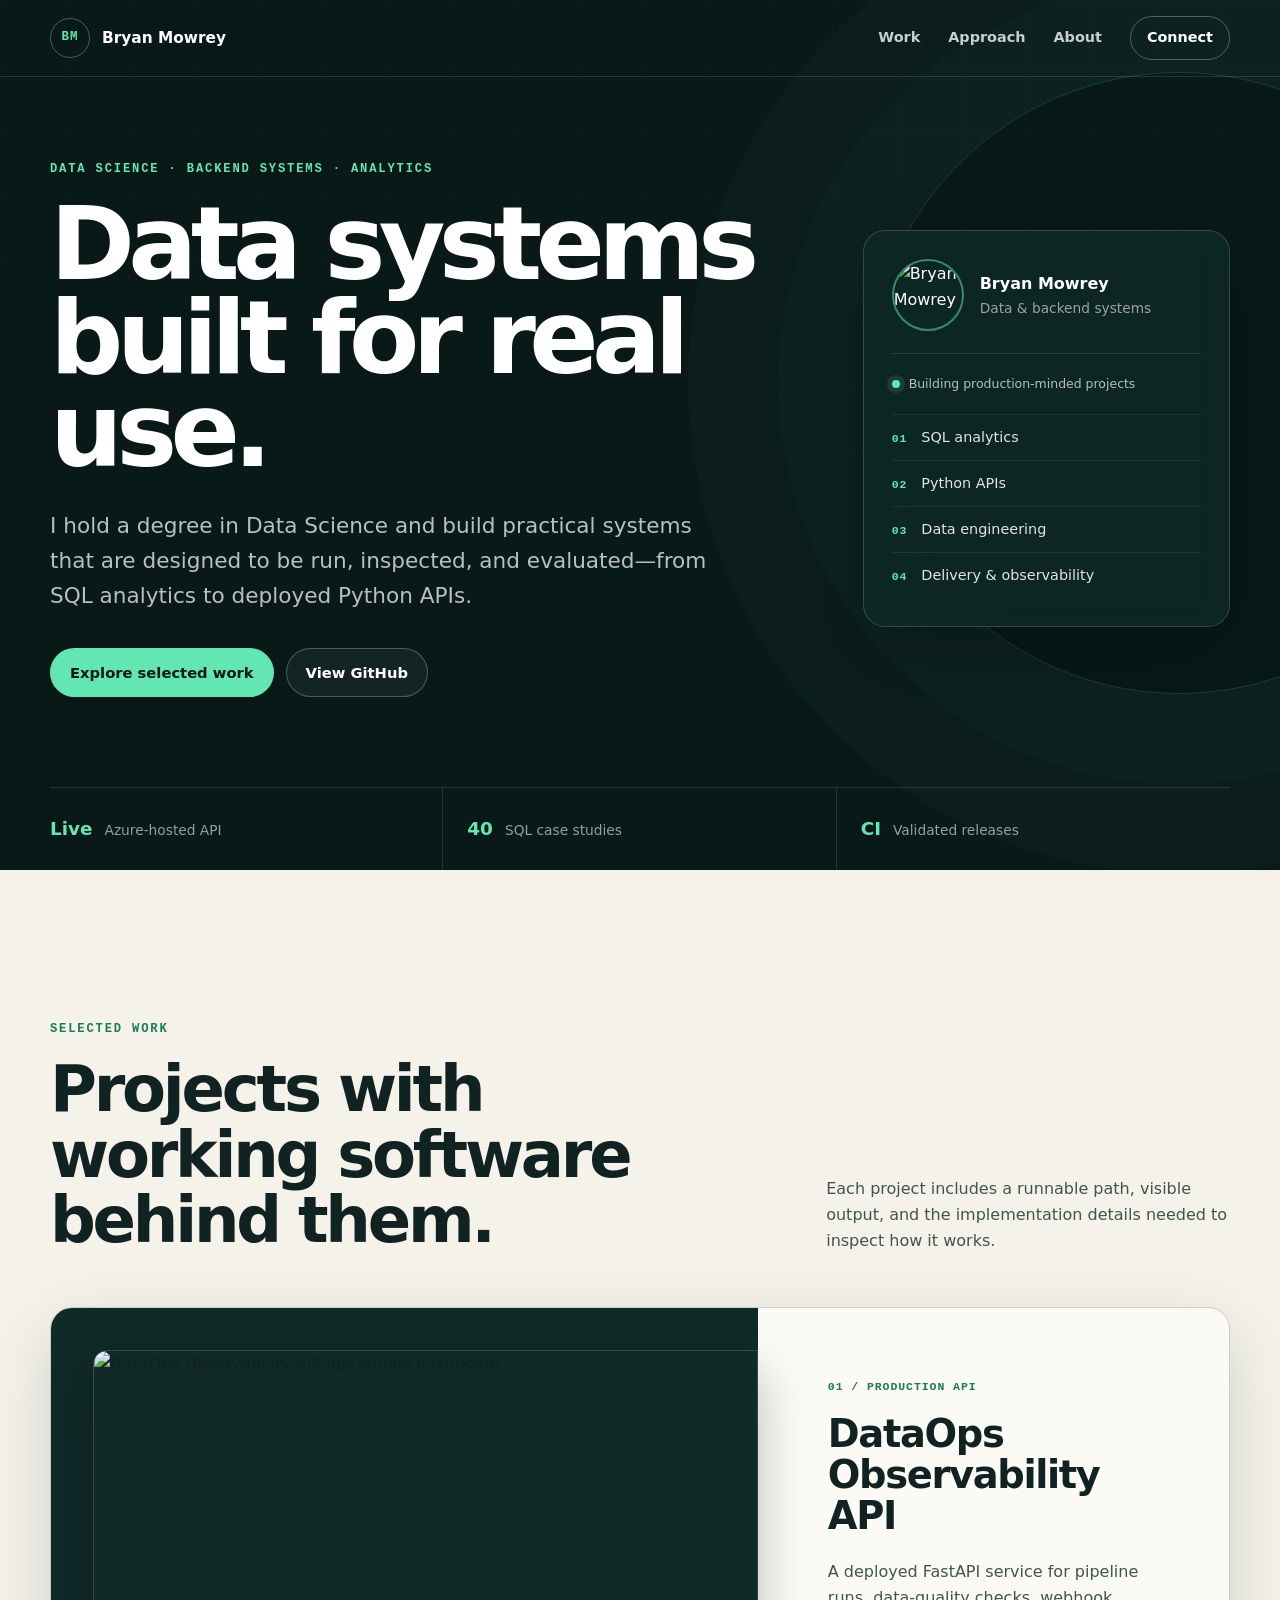
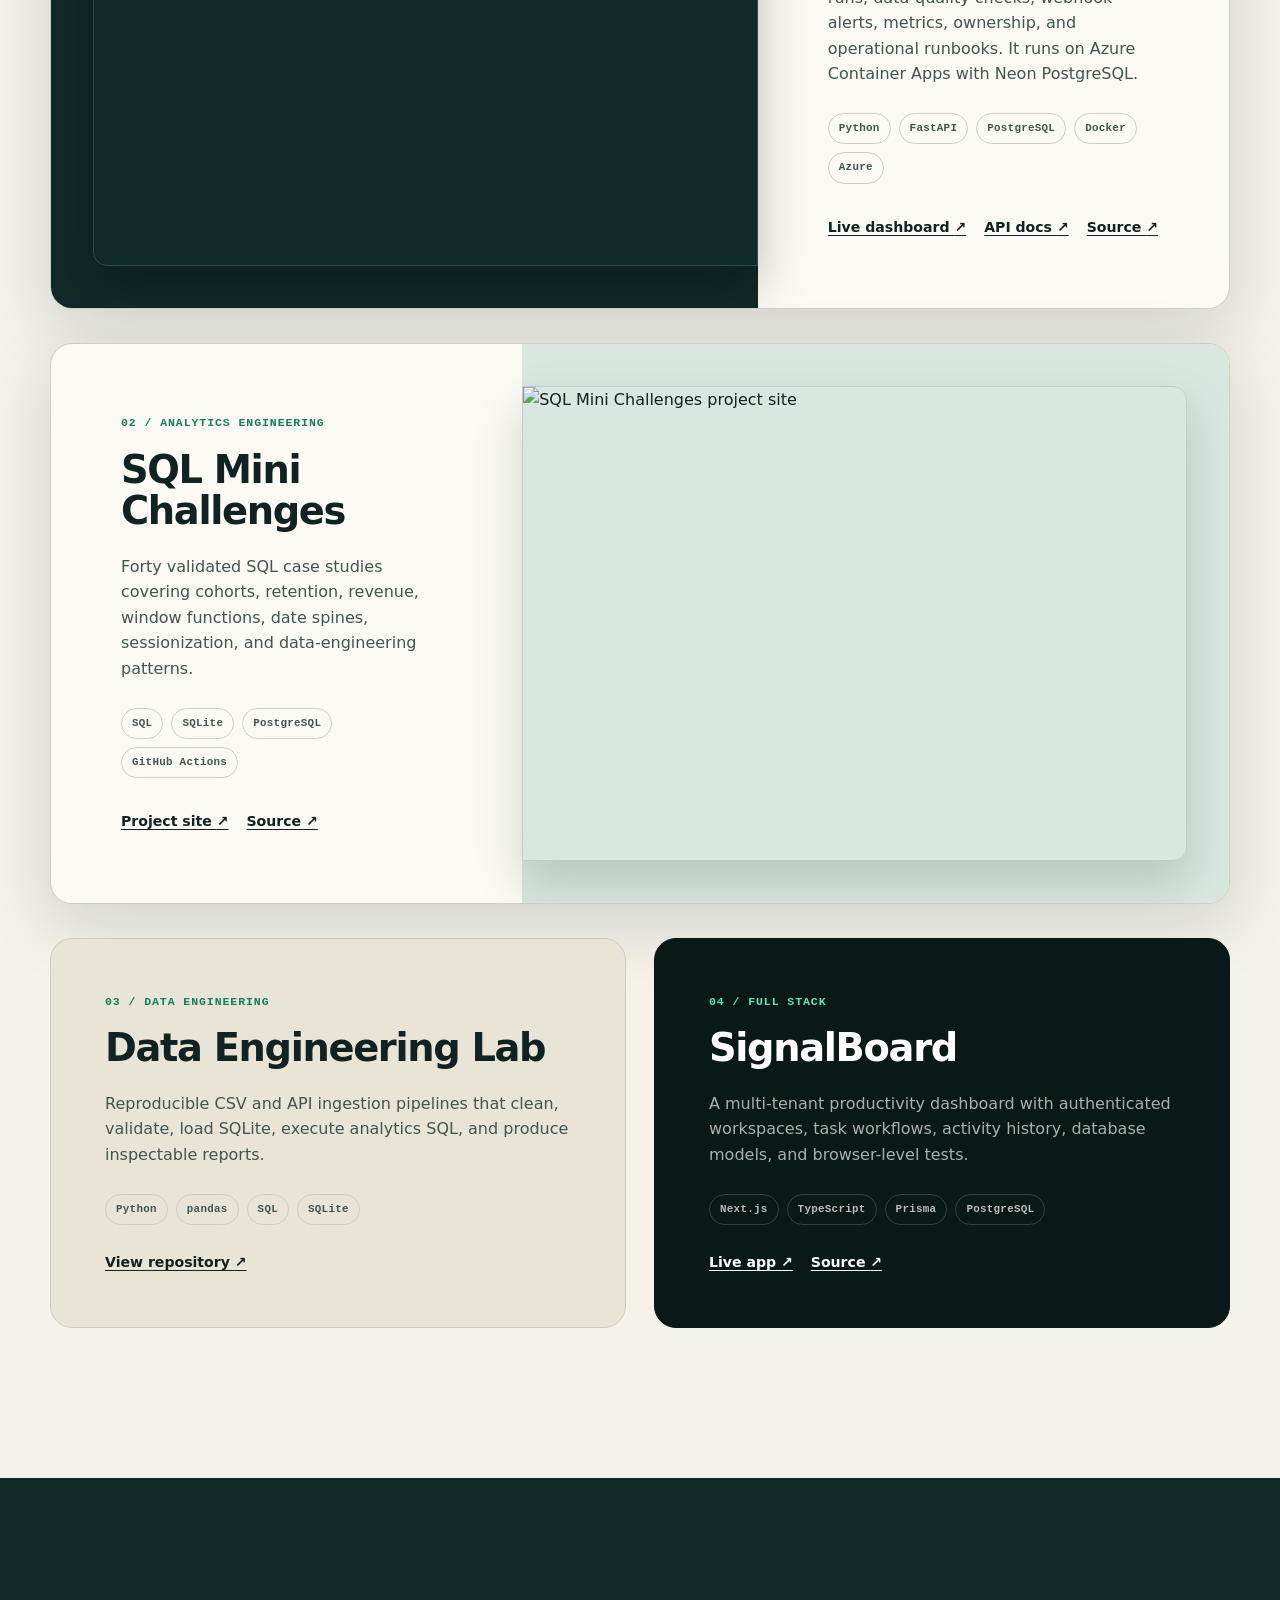
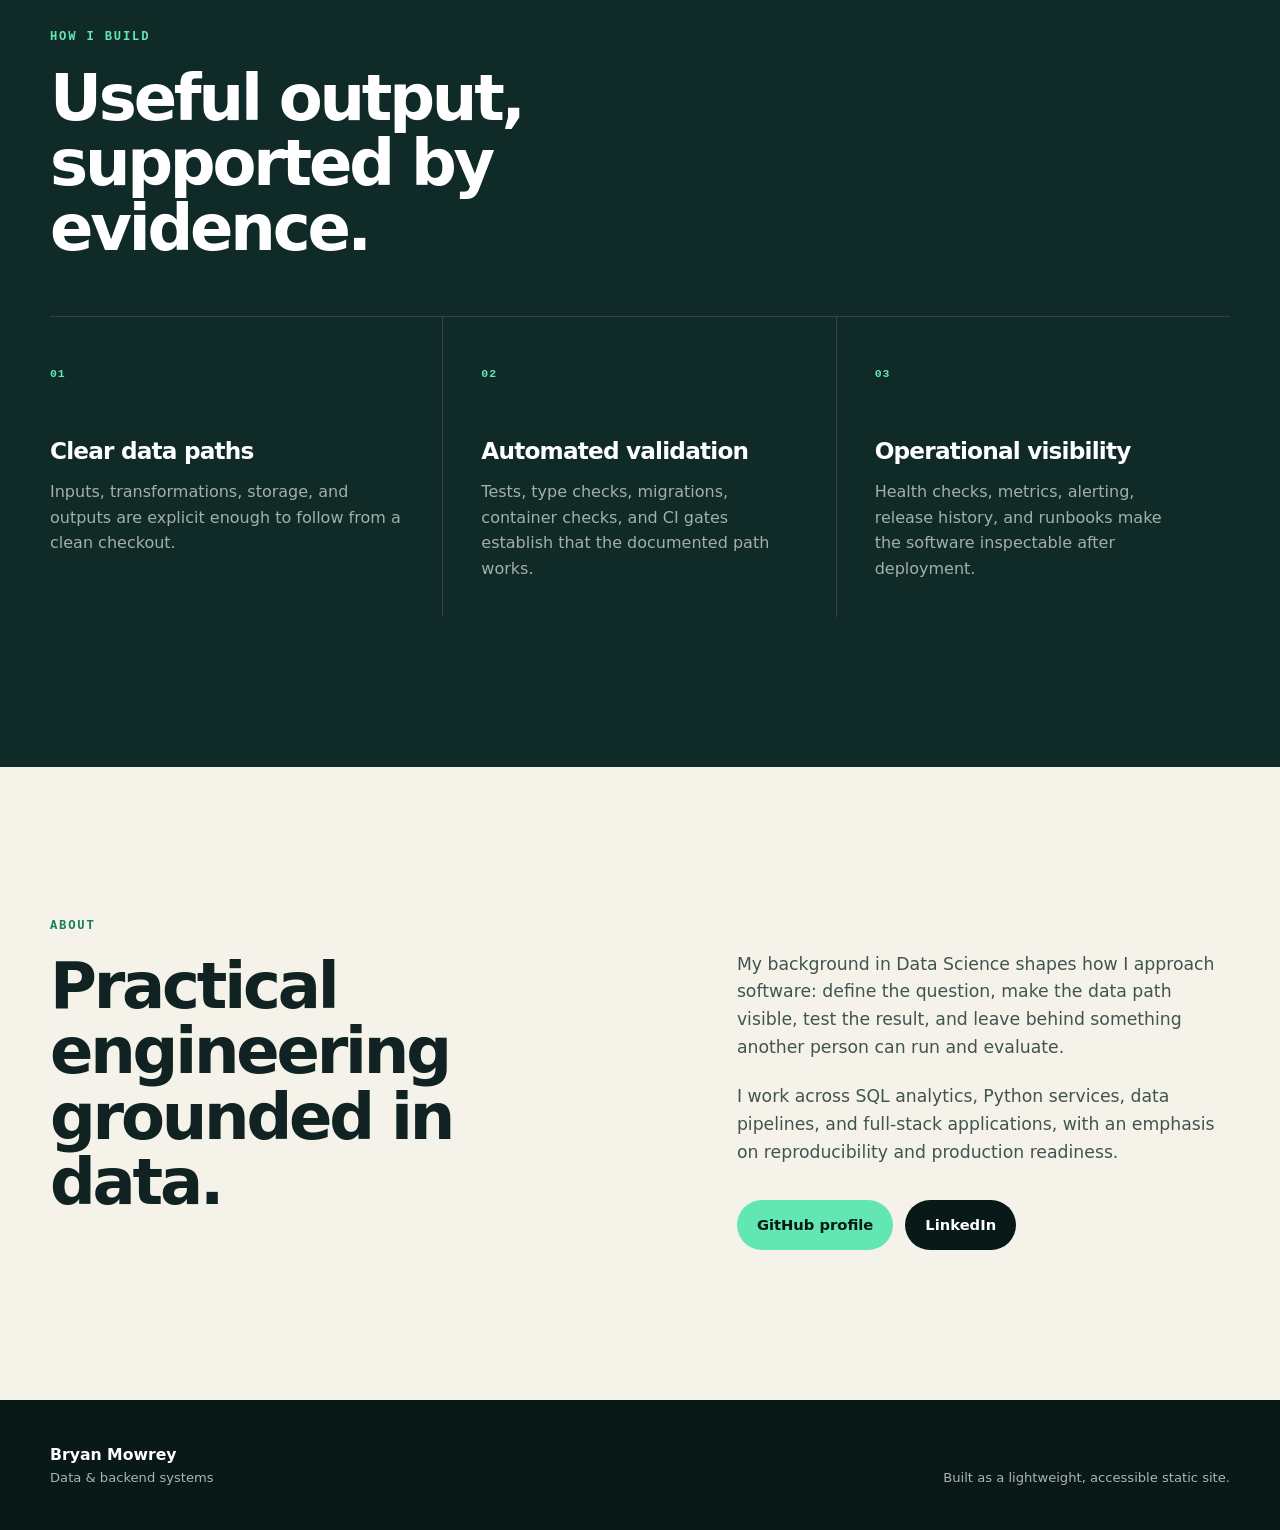
==== index.html @ 9bf89798 "feat: build portfolio hub" ====
<!doctype html>
<html lang="en">
  <head>
    <meta charset="utf-8">
    <meta name="viewport" content="width=device-width, initial-scale=1">
    <meta name="description" content="Bryan Mowrey builds practical data, analytics, and backend systems with SQL, Python, FastAPI, and modern delivery workflows.">
    <meta name="theme-color" content="#081918">
    <meta property="og:title" content="Bryan Mowrey | Data & Backend Systems">
    <meta property="og:description" content="Selected work in data engineering, SQL analytics, Python APIs, observability, and full-stack development.">
    <meta property="og:type" content="website">
    <meta property="og:url" content="https://bmowville.github.io/">
    <meta property="og:image" content="https://raw.githubusercontent.com/Bmowville/dataops-observability-api/main/docs/assets/dataops-dashboard.png">
    <title>Bryan Mowrey | Data & Backend Systems</title>
    <link rel="icon" href="favicon.svg" type="image/svg+xml">
    <link rel="manifest" href="site.webmanifest">
    <link rel="stylesheet" href="styles.css">
    <script type="application/ld+json">
      {
        "@context": "https://schema.org",
        "@type": "Person",
        "name": "Bryan Mowrey",
        "url": "https://bmowville.github.io/",
        "image": "https://avatars.githubusercontent.com/u/177347643?v=4",
        "sameAs": [
          "https://github.com/Bmowville",
          "https://www.linkedin.com/in/bryan-mowrey/"
        ],
        "knowsAbout": [
          "Data Science",
          "SQL Analytics",
          "Data Engineering",
          "Python APIs",
          "Observability"
        ]
      }
    </script>
  </head>
  <body>
    <a class="skip-link" href="#main">Skip to content</a>

    <header class="site-header">
      <div class="shell nav-wrap">
        <a class="brand" href="#top" aria-label="Bryan Mowrey, home">
          <span class="brand-mark" aria-hidden="true">BM</span>
          <span>Bryan Mowrey</span>
        </a>
        <nav aria-label="Primary navigation">
          <a href="#work">Work</a>
          <a href="#approach">Approach</a>
          <a href="#about">About</a>
          <a class="nav-contact" href="https://www.linkedin.com/in/bryan-mowrey/" target="_blank" rel="noreferrer">Connect</a>
        </nav>
      </div>
    </header>

    <main id="main">
      <section class="hero" id="top">
        <div class="hero-grid" aria-hidden="true"></div>
        <div class="shell hero-layout">
          <div class="hero-copy">
            <p class="eyebrow">Data science · backend systems · analytics</p>
            <h1>Data systems built for real use.</h1>
            <p class="hero-lead">
              I hold a degree in Data Science and build practical systems that are designed to be run,
              inspected, and evaluated—from SQL analytics to deployed Python APIs.
            </p>
            <div class="hero-actions">
              <a class="button button-primary" href="#work">Explore selected work</a>
              <a class="button button-secondary" href="https://github.com/Bmowville" target="_blank" rel="noreferrer">View GitHub</a>
            </div>
          </div>

          <aside class="profile-card" aria-label="Technical focus">
            <div class="profile-topline">
              <img src="https://avatars.githubusercontent.com/u/177347643?v=4" alt="Bryan Mowrey" width="72" height="72">
              <div>
                <p class="profile-name">Bryan Mowrey</p>
                <p class="profile-role">Data & backend systems</p>
              </div>
            </div>
            <div class="signal-line"><span></span> Building production-minded projects</div>
            <ul class="focus-list">
              <li><span>01</span> SQL analytics</li>
              <li><span>02</span> Python APIs</li>
              <li><span>03</span> Data engineering</li>
              <li><span>04</span> Delivery & observability</li>
            </ul>
          </aside>
        </div>

        <div class="shell proof-strip" aria-label="Portfolio highlights">
          <div><strong>Live</strong><span>Azure-hosted API</span></div>
          <div><strong>40</strong><span>SQL case studies</span></div>
          <div><strong>CI</strong><span>Validated releases</span></div>
        </div>
      </section>

      <section class="section shell" id="work">
        <div class="section-heading">
          <p class="eyebrow">Selected work</p>
          <h2>Projects with working software behind them.</h2>
          <p>Each project includes a runnable path, visible output, and the implementation details needed to inspect how it works.</p>
        </div>

        <article class="project project-featured">
          <div class="project-media dashboard-media">
            <img src="https://raw.githubusercontent.com/Bmowville/dataops-observability-api/main/docs/assets/dataops-dashboard.png" alt="DataOps Observability API operations dashboard" loading="lazy">
          </div>
          <div class="project-copy">
            <p class="project-index">01 / Production API</p>
            <h3>DataOps Observability API</h3>
            <p>
              A deployed FastAPI service for pipeline runs, data-quality checks, webhook alerts, metrics,
              ownership, and operational runbooks. It runs on Azure Container Apps with Neon PostgreSQL.
            </p>
            <ul class="tag-list" aria-label="Technologies used">
              <li>Python</li><li>FastAPI</li><li>PostgreSQL</li><li>Docker</li><li>Azure</li>
            </ul>
            <div class="project-links">
              <a href="https://ca-dataops-api-prod.wonderfultree-ff9c3d86.eastus2.azurecontainerapps.io/dashboard" target="_blank" rel="noreferrer">Live dashboard <span aria-hidden="true">↗</span></a>
              <a href="https://ca-dataops-api-prod.wonderfultree-ff9c3d86.eastus2.azurecontainerapps.io/docs" target="_blank" rel="noreferrer">API docs <span aria-hidden="true">↗</span></a>
              <a href="https://github.com/Bmowville/dataops-observability-api" target="_blank" rel="noreferrer">Source <span aria-hidden="true">↗</span></a>
            </div>
          </div>
        </article>

        <article class="project project-featured project-reverse">
          <div class="project-media sql-media">
            <img src="https://raw.githubusercontent.com/Bmowville/sql-mini-challenges/main/docs/assets/sql-mini-challenges-home.png" alt="SQL Mini Challenges project site" loading="lazy">
          </div>
          <div class="project-copy">
            <p class="project-index">02 / Analytics Engineering</p>
            <h3>SQL Mini Challenges</h3>
            <p>
              Forty validated SQL case studies covering cohorts, retention, revenue, window functions,
              date spines, sessionization, and data-engineering patterns.
            </p>
            <ul class="tag-list" aria-label="Technologies used">
              <li>SQL</li><li>SQLite</li><li>PostgreSQL</li><li>GitHub Actions</li>
            </ul>
            <div class="project-links">
              <a href="https://bmowville.github.io/sql-mini-challenges/" target="_blank" rel="noreferrer">Project site <span aria-hidden="true">↗</span></a>
              <a href="https://github.com/Bmowville/sql-mini-challenges" target="_blank" rel="noreferrer">Source <span aria-hidden="true">↗</span></a>
            </div>
          </div>
        </article>

        <div class="project-grid">
          <article class="project-card">
            <p class="project-index">03 / Data Engineering</p>
            <h3>Data Engineering Lab</h3>
            <p>Reproducible CSV and API ingestion pipelines that clean, validate, load SQLite, execute analytics SQL, and produce inspectable reports.</p>
            <ul class="tag-list" aria-label="Technologies used"><li>Python</li><li>pandas</li><li>SQL</li><li>SQLite</li></ul>
            <a class="card-link" href="https://github.com/Bmowville/data-engineering-lab" target="_blank" rel="noreferrer">View repository <span aria-hidden="true">↗</span></a>
          </article>

          <article class="project-card project-card-dark">
            <p class="project-index">04 / Full Stack</p>
            <h3>SignalBoard</h3>
            <p>A multi-tenant productivity dashboard with authenticated workspaces, task workflows, activity history, database models, and browser-level tests.</p>
            <ul class="tag-list" aria-label="Technologies used"><li>Next.js</li><li>TypeScript</li><li>Prisma</li><li>PostgreSQL</li></ul>
            <div class="card-actions">
              <a class="card-link" href="https://flow-azure-beta.vercel.app" target="_blank" rel="noreferrer">Live app <span aria-hidden="true">↗</span></a>
              <a class="card-link" href="https://github.com/Bmowville/flow" target="_blank" rel="noreferrer">Source <span aria-hidden="true">↗</span></a>
            </div>
          </article>
        </div>
      </section>

      <section class="section approach" id="approach">
        <div class="shell">
          <div class="section-heading section-heading-light">
            <p class="eyebrow">How I build</p>
            <h2>Useful output, supported by evidence.</h2>
          </div>
          <div class="approach-grid">
            <article>
              <span>01</span>
              <h3>Clear data paths</h3>
              <p>Inputs, transformations, storage, and outputs are explicit enough to follow from a clean checkout.</p>
            </article>
            <article>
              <span>02</span>
              <h3>Automated validation</h3>
              <p>Tests, type checks, migrations, container checks, and CI gates establish that the documented path works.</p>
            </article>
            <article>
              <span>03</span>
              <h3>Operational visibility</h3>
              <p>Health checks, metrics, alerting, release history, and runbooks make the software inspectable after deployment.</p>
            </article>
          </div>
        </div>
      </section>

      <section class="section shell about" id="about">
        <div>
          <p class="eyebrow">About</p>
          <h2>Practical engineering grounded in data.</h2>
        </div>
        <div class="about-copy">
          <p>
            My background in Data Science shapes how I approach software: define the question, make the data path visible,
            test the result, and leave behind something another person can run and evaluate.
          </p>
          <p>
            I work across SQL analytics, Python services, data pipelines, and full-stack applications, with an emphasis on
            reproducibility and production readiness.
          </p>
          <div class="about-links">
            <a class="button button-primary" href="https://github.com/Bmowville" target="_blank" rel="noreferrer">GitHub profile</a>
            <a class="button button-ink" href="https://www.linkedin.com/in/bryan-mowrey/" target="_blank" rel="noreferrer">LinkedIn</a>
          </div>
        </div>
      </section>
    </main>

    <footer>
      <div class="shell footer-wrap">
        <p><strong>Bryan Mowrey</strong><br>Data & backend systems</p>
        <p>Built as a lightweight, accessible static site.</p>
      </div>
    </footer>
  </body>
</html>
---- styles.css ----
:root {
  --ink: #102322;
  --ink-soft: #415451;
  --night: #081918;
  --night-soft: #102a28;
  --paper: #f4f2e9;
  --paper-bright: #fbfaf5;
  --line: #cfcec4;
  --mint: #62e6b2;
  --mint-dark: #167d5a;
  --blue: #8bbcff;
  --gold: #f2c66d;
  --max-width: 1180px;
  --radius: 22px;
  --shadow: 0 22px 70px rgba(8, 25, 24, 0.14);
}

* {
  box-sizing: border-box;
}

html {
  scroll-behavior: smooth;
}

body {
  margin: 0;
  overflow-x: hidden;
  background: var(--paper);
  color: var(--ink);
  font-family: Inter, ui-sans-serif, system-ui, -apple-system, BlinkMacSystemFont, "Segoe UI", sans-serif;
  line-height: 1.6;
  text-rendering: optimizeLegibility;
}

img {
  display: block;
  max-width: 100%;
}

a {
  color: inherit;
  text-underline-offset: 0.2em;
}

a:focus-visible {
  outline: 3px solid var(--gold);
  outline-offset: 4px;
}

.skip-link {
  position: fixed;
  top: 12px;
  left: 12px;
  z-index: 100;
  padding: 10px 14px;
  transform: translateY(-180%);
  background: var(--paper-bright);
  color: var(--night);
  font-weight: 800;
}

.skip-link:focus {
  transform: translateY(0);
}

.shell {
  width: min(calc(100% - 40px), var(--max-width));
  margin-inline: auto;
}

.site-header {
  position: absolute;
  inset: 0 0 auto;
  z-index: 10;
  border-bottom: 1px solid rgba(255, 255, 255, 0.13);
  color: #fff;
}

.nav-wrap {
  display: flex;
  min-height: 76px;
  align-items: center;
  justify-content: space-between;
  gap: 28px;
}

.brand {
  display: inline-flex;
  align-items: center;
  gap: 12px;
  color: #fff;
  font-size: 0.96rem;
  font-weight: 760;
  text-decoration: none;
}

.brand-mark {
  display: grid;
  width: 40px;
  height: 40px;
  place-items: center;
  border: 1px solid rgba(255, 255, 255, 0.28);
  border-radius: 50%;
  color: var(--mint);
  font-family: ui-monospace, SFMono-Regular, Menlo, Consolas, monospace;
  font-size: 0.78rem;
  letter-spacing: 0.08em;
}

nav {
  display: flex;
  align-items: center;
  gap: 28px;
}

nav a {
  color: rgba(255, 255, 255, 0.78);
  font-size: 0.9rem;
  font-weight: 650;
  text-decoration: none;
}

nav a:hover {
  color: #fff;
}

nav .nav-contact {
  padding: 9px 16px;
  border: 1px solid rgba(255, 255, 255, 0.28);
  border-radius: 999px;
  color: #fff;
}

.hero {
  position: relative;
  overflow: hidden;
  padding: 160px 0 0;
  background: var(--night);
  color: #fff;
}

.hero::before {
  position: absolute;
  top: 72px;
  right: -210px;
  width: 620px;
  height: 620px;
  border: 1px solid rgba(98, 230, 178, 0.19);
  border-radius: 50%;
  box-shadow: 0 0 0 90px rgba(98, 230, 178, 0.025), 0 0 0 180px rgba(139, 188, 255, 0.018);
  content: "";
}

.hero-grid {
  position: absolute;
  inset: 0;
  opacity: 0.11;
  background-image:
    linear-gradient(rgba(255, 255, 255, 0.12) 1px, transparent 1px),
    linear-gradient(90deg, rgba(255, 255, 255, 0.12) 1px, transparent 1px);
  background-size: 64px 64px;
  mask-image: linear-gradient(to bottom, #000, transparent 83%);
}

.hero-layout {
  position: relative;
  display: grid;
  grid-template-columns: minmax(0, 1.45fr) minmax(300px, 0.75fr);
  gap: clamp(50px, 8vw, 110px);
  align-items: center;
  padding-bottom: 90px;
}

.hero-copy,
.profile-card,
.section-heading > *,
.project-copy,
.project-media,
.about > * {
  min-width: 0;
}

.eyebrow {
  margin: 0 0 18px;
  color: var(--mint-dark);
  font-family: ui-monospace, SFMono-Regular, Menlo, Consolas, monospace;
  font-size: 0.76rem;
  font-weight: 800;
  letter-spacing: 0.15em;
  text-transform: uppercase;
}

.hero .eyebrow,
.approach .eyebrow {
  color: var(--mint);
}

h1,
h2,
h3,
p {
  overflow-wrap: break-word;
}

h1 {
  max-width: 810px;
  margin: 0;
  font-size: clamp(3.6rem, 8vw, 7.6rem);
  font-weight: 760;
  letter-spacing: -0.065em;
  line-height: 0.91;
}

.hero-lead {
  max-width: 680px;
  margin: 32px 0 0;
  color: rgba(255, 255, 255, 0.72);
  font-size: clamp(1.08rem, 2vw, 1.35rem);
  line-height: 1.62;
}

.hero-actions,
.about-links {
  display: flex;
  flex-wrap: wrap;
  gap: 12px;
  margin-top: 34px;
}

.button {
  display: inline-flex;
  min-height: 48px;
  align-items: center;
  justify-content: center;
  padding: 12px 19px;
  border: 1px solid transparent;
  border-radius: 999px;
  font-size: 0.92rem;
  font-weight: 780;
  text-decoration: none;
  transition: transform 160ms ease, background 160ms ease, border-color 160ms ease;
}

.button:hover {
  transform: translateY(-2px);
}

.button-primary {
  background: var(--mint);
  color: var(--night);
}

.button-secondary {
  border-color: rgba(255, 255, 255, 0.25);
  background: rgba(255, 255, 255, 0.05);
  color: #fff;
}

.button-ink {
  background: var(--night);
  color: #fff;
}

.profile-card {
  position: relative;
  width: 100%;
  padding: 28px;
  border: 1px solid rgba(255, 255, 255, 0.16);
  border-radius: var(--radius);
  background: rgba(14, 42, 39, 0.8);
  box-shadow: 0 28px 80px rgba(0, 0, 0, 0.24);
  backdrop-filter: blur(12px);
}

.profile-topline {
  display: flex;
  align-items: center;
  gap: 16px;
  padding-bottom: 22px;
  border-bottom: 1px solid rgba(255, 255, 255, 0.12);
}

.profile-topline img {
  border: 2px solid rgba(98, 230, 178, 0.52);
  border-radius: 50%;
}

.profile-name,
.profile-role {
  margin: 0;
}

.profile-name {
  font-size: 1rem;
  font-weight: 800;
}

.profile-role {
  color: rgba(255, 255, 255, 0.58);
  font-size: 0.86rem;
}

.signal-line {
  display: flex;
  align-items: center;
  gap: 9px;
  margin: 20px 0;
  color: rgba(255, 255, 255, 0.7);
  font-size: 0.78rem;
}

.signal-line span {
  width: 8px;
  height: 8px;
  border-radius: 50%;
  background: var(--mint);
  box-shadow: 0 0 0 5px rgba(98, 230, 178, 0.12);
}

.focus-list {
  display: grid;
  gap: 0;
  margin: 0;
  padding: 0;
  list-style: none;
}

.focus-list li {
  display: flex;
  gap: 14px;
  align-items: baseline;
  padding: 11px 0;
  border-top: 1px solid rgba(255, 255, 255, 0.08);
  color: rgba(255, 255, 255, 0.88);
  font-size: 0.9rem;
}

.focus-list span,
.project-index,
.approach-grid article > span {
  color: var(--mint-dark);
  font-family: ui-monospace, SFMono-Regular, Menlo, Consolas, monospace;
  font-size: 0.72rem;
  font-weight: 800;
  letter-spacing: 0.08em;
}

.focus-list span {
  color: var(--mint);
}

.proof-strip {
  position: relative;
  display: grid;
  grid-template-columns: repeat(3, 1fr);
  border-top: 1px solid rgba(255, 255, 255, 0.12);
}

.proof-strip div {
  display: flex;
  align-items: baseline;
  gap: 12px;
  padding: 26px 24px;
  border-right: 1px solid rgba(255, 255, 255, 0.12);
}

.proof-strip div:first-child {
  padding-left: 0;
}

.proof-strip div:last-child {
  border-right: 0;
}

.proof-strip strong {
  color: var(--mint);
  font-size: 1.15rem;
}

.proof-strip span {
  color: rgba(255, 255, 255, 0.58);
  font-size: 0.86rem;
}

.section {
  padding-block: clamp(88px, 12vw, 150px);
}

.section-heading {
  display: grid;
  grid-template-columns: minmax(0, 1fr) minmax(280px, 0.58fr);
  column-gap: 80px;
  align-items: end;
  margin-bottom: 54px;
}

.section-heading .eyebrow {
  grid-column: 1 / -1;
}

.section-heading h2,
.about h2 {
  max-width: 760px;
  margin: 0;
  font-size: clamp(2.35rem, 5vw, 4.8rem);
  letter-spacing: -0.05em;
  line-height: 1.02;
}

.section-heading > p:last-child {
  margin: 0;
  color: var(--ink-soft);
}

.project-featured {
  display: grid;
  grid-template-columns: minmax(0, 1.2fr) minmax(340px, 0.8fr);
  overflow: hidden;
  margin-top: 24px;
  border: 1px solid var(--line);
  border-radius: var(--radius);
  background: var(--paper-bright);
  box-shadow: var(--shadow);
}

.project-reverse {
  grid-template-columns: minmax(340px, 0.8fr) minmax(0, 1.2fr);
  margin-top: 34px;
}

.project-reverse .project-media {
  grid-column: 2;
}

.project-reverse .project-copy {
  grid-row: 1;
  grid-column: 1;
}

.project-media {
  min-height: 470px;
  padding: 42px 0 42px 42px;
  background: var(--night-soft);
}

.project-media img {
  width: 100%;
  height: 100%;
  min-height: 380px;
  border: 1px solid rgba(255, 255, 255, 0.15);
  border-radius: 14px 0 0 14px;
  object-fit: cover;
  object-position: top left;
  box-shadow: 0 22px 50px rgba(0, 0, 0, 0.25);
}

.sql-media {
  padding: 42px 42px 42px 0;
  background: #d8e7df;
}

.sql-media img {
  border-color: rgba(8, 25, 24, 0.12);
  border-radius: 0 14px 14px 0;
  box-shadow: 0 22px 50px rgba(8, 25, 24, 0.16);
}

.project-copy {
  display: flex;
  flex-direction: column;
  justify-content: center;
  padding: clamp(36px, 6vw, 70px);
}

.project-index {
  margin: 0 0 16px;
  text-transform: uppercase;
}

.project h3,
.project-card h3,
.approach-grid h3 {
  margin: 0;
  font-size: clamp(1.65rem, 3vw, 2.5rem);
  letter-spacing: -0.035em;
  line-height: 1.08;
}

.project-copy > p:not(.project-index),
.project-card > p:not(.project-index) {
  margin: 22px 0 0;
  color: var(--ink-soft);
}

.tag-list {
  display: flex;
  flex-wrap: wrap;
  gap: 8px;
  margin: 26px 0 0;
  padding: 0;
  list-style: none;
}

.tag-list li {
  padding: 6px 10px;
  border: 1px solid var(--line);
  border-radius: 999px;
  color: var(--ink-soft);
  font-family: ui-monospace, SFMono-Regular, Menlo, Consolas, monospace;
  font-size: 0.68rem;
  font-weight: 750;
  letter-spacing: 0.025em;
}

.project-links,
.card-actions {
  display: flex;
  flex-wrap: wrap;
  gap: 18px;
  margin-top: 32px;
}

.project-links a,
.card-link {
  color: var(--ink);
  font-size: 0.88rem;
  font-weight: 800;
  text-decoration-thickness: 1px;
}

.project-grid {
  display: grid;
  grid-template-columns: repeat(2, 1fr);
  gap: 28px;
  margin-top: 34px;
}

.project-card {
  display: flex;
  min-height: 390px;
  flex-direction: column;
  padding: clamp(34px, 5vw, 54px);
  border: 1px solid var(--line);
  border-radius: var(--radius);
  background: #e9e5d6;
}

.project-card .tag-list {
  margin-top: auto;
  padding-top: 26px;
}

.project-card > .card-link,
.project-card > .card-actions {
  margin-top: 26px;
}

.project-card-dark {
  border-color: var(--night);
  background: var(--night);
  color: #fff;
}

.project-card-dark > p:not(.project-index) {
  color: rgba(255, 255, 255, 0.66);
}

.project-card-dark .project-index {
  color: var(--mint);
}

.project-card-dark .tag-list li {
  border-color: rgba(255, 255, 255, 0.17);
  color: rgba(255, 255, 255, 0.72);
}

.project-card-dark .card-link {
  color: #fff;
}

.approach {
  background: var(--night-soft);
  color: #fff;
}

.section-heading-light {
  display: block;
}

.approach-grid {
  display: grid;
  grid-template-columns: repeat(3, 1fr);
  border-top: 1px solid rgba(255, 255, 255, 0.13);
}

.approach-grid article {
  min-height: 300px;
  padding: 42px 38px 0 0;
  border-right: 1px solid rgba(255, 255, 255, 0.13);
}

.approach-grid article:not(:first-child) {
  padding-left: 38px;
}

.approach-grid article:last-child {
  border-right: 0;
}

.approach-grid article > span {
  color: var(--mint);
}

.approach-grid h3 {
  margin-top: 54px;
  font-size: 1.45rem;
}

.approach-grid p {
  color: rgba(255, 255, 255, 0.62);
}

.about {
  display: grid;
  grid-template-columns: minmax(0, 0.85fr) minmax(330px, 0.75fr);
  gap: clamp(50px, 10vw, 130px);
  align-items: start;
}

.about-copy {
  padding-top: 34px;
}

.about-copy p {
  margin: 0 0 22px;
  color: var(--ink-soft);
  font-size: 1.08rem;
}

footer {
  padding: 42px 0;
  background: var(--night);
  color: rgba(255, 255, 255, 0.67);
}

.footer-wrap {
  display: flex;
  align-items: end;
  justify-content: space-between;
  gap: 30px;
}

.footer-wrap p {
  margin: 0;
  font-size: 0.82rem;
}

.footer-wrap strong {
  color: #fff;
  font-size: 0.98rem;
}

.error-page {
  display: grid;
  min-height: 100vh;
  place-items: center;
  padding: 30px;
  background: var(--night);
  color: #fff;
  text-align: center;
}

.error-card {
  width: min(100%, 620px);
  padding: clamp(40px, 8vw, 80px);
  border: 1px solid rgba(255, 255, 255, 0.15);
  border-radius: var(--radius);
  background: var(--night-soft);
}

.error-code {
  margin: 0;
  color: var(--mint);
  font-family: ui-monospace, SFMono-Regular, Menlo, Consolas, monospace;
  font-size: 0.84rem;
  letter-spacing: 0.16em;
}

.error-card h1 {
  margin-top: 18px;
  font-size: clamp(3rem, 9vw, 6rem);
}

.error-card > p:not(.error-code) {
  color: rgba(255, 255, 255, 0.65);
}

@media (max-width: 900px) {
  .hero-layout,
  .section-heading,
  .about {
    grid-template-columns: 1fr;
  }

  .hero-layout {
    gap: 54px;
  }

  .profile-card {
    max-width: 560px;
  }

  .section-heading {
    gap: 26px;
  }

  .project-featured,
  .project-reverse {
    grid-template-columns: 1fr;
  }

  .project-reverse .project-media,
  .project-reverse .project-copy {
    grid-row: auto;
    grid-column: auto;
  }

  .project-media,
  .sql-media {
    min-height: 360px;
    padding: 30px 0 30px 30px;
  }

  .sql-media {
    padding: 30px 30px 30px 0;
  }

  .project-media img {
    min-height: 300px;
  }
}

@media (max-width: 700px) {
  .shell {
    width: min(calc(100% - 28px), var(--max-width));
  }

  .site-header {
    position: absolute;
  }

  .nav-wrap {
    min-height: 68px;
  }

  .brand > span:last-child,
  nav a:not(.nav-contact) {
    display: none;
  }

  .hero {
    padding-top: 126px;
  }

  h1 {
    font-size: clamp(3rem, 15vw, 4.6rem);
    letter-spacing: -0.055em;
  }

  .hero-lead {
    font-size: 1.04rem;
  }

  .hero-layout {
    padding-bottom: 64px;
  }

  .proof-strip,
  .project-grid,
  .approach-grid {
    grid-template-columns: 1fr;
  }

  .proof-strip div,
  .proof-strip div:first-child {
    padding: 18px 0;
    border-right: 0;
    border-bottom: 1px solid rgba(255, 255, 255, 0.12);
  }

  .proof-strip div:last-child {
    border-bottom: 0;
  }

  .section {
    padding-block: 84px;
  }

  .section-heading {
    margin-bottom: 38px;
  }

  .project-media,
  .sql-media {
    min-height: 280px;
    padding: 20px 0 20px 20px;
  }

  .sql-media {
    padding: 20px 20px 20px 0;
  }

  .project-media img {
    min-height: 240px;
  }

  .project-copy,
  .project-card {
    padding: 30px 24px;
  }

  .project-card {
    min-height: 350px;
  }

  .approach-grid article,
  .approach-grid article:not(:first-child) {
    min-height: auto;
    padding: 34px 0;
    border-right: 0;
    border-bottom: 1px solid rgba(255, 255, 255, 0.13);
  }

  .approach-grid article:last-child {
    border-bottom: 0;
  }

  .approach-grid h3 {
    margin-top: 24px;
  }

  .about-copy {
    padding-top: 0;
  }

  .footer-wrap {
    align-items: start;
    flex-direction: column;
  }
}

@media (prefers-reduced-motion: reduce) {
  html {
    scroll-behavior: auto;
  }

  *,
  *::before,
  *::after {
    scroll-behavior: auto !important;
    transition-duration: 0.01ms !important;
  }
}
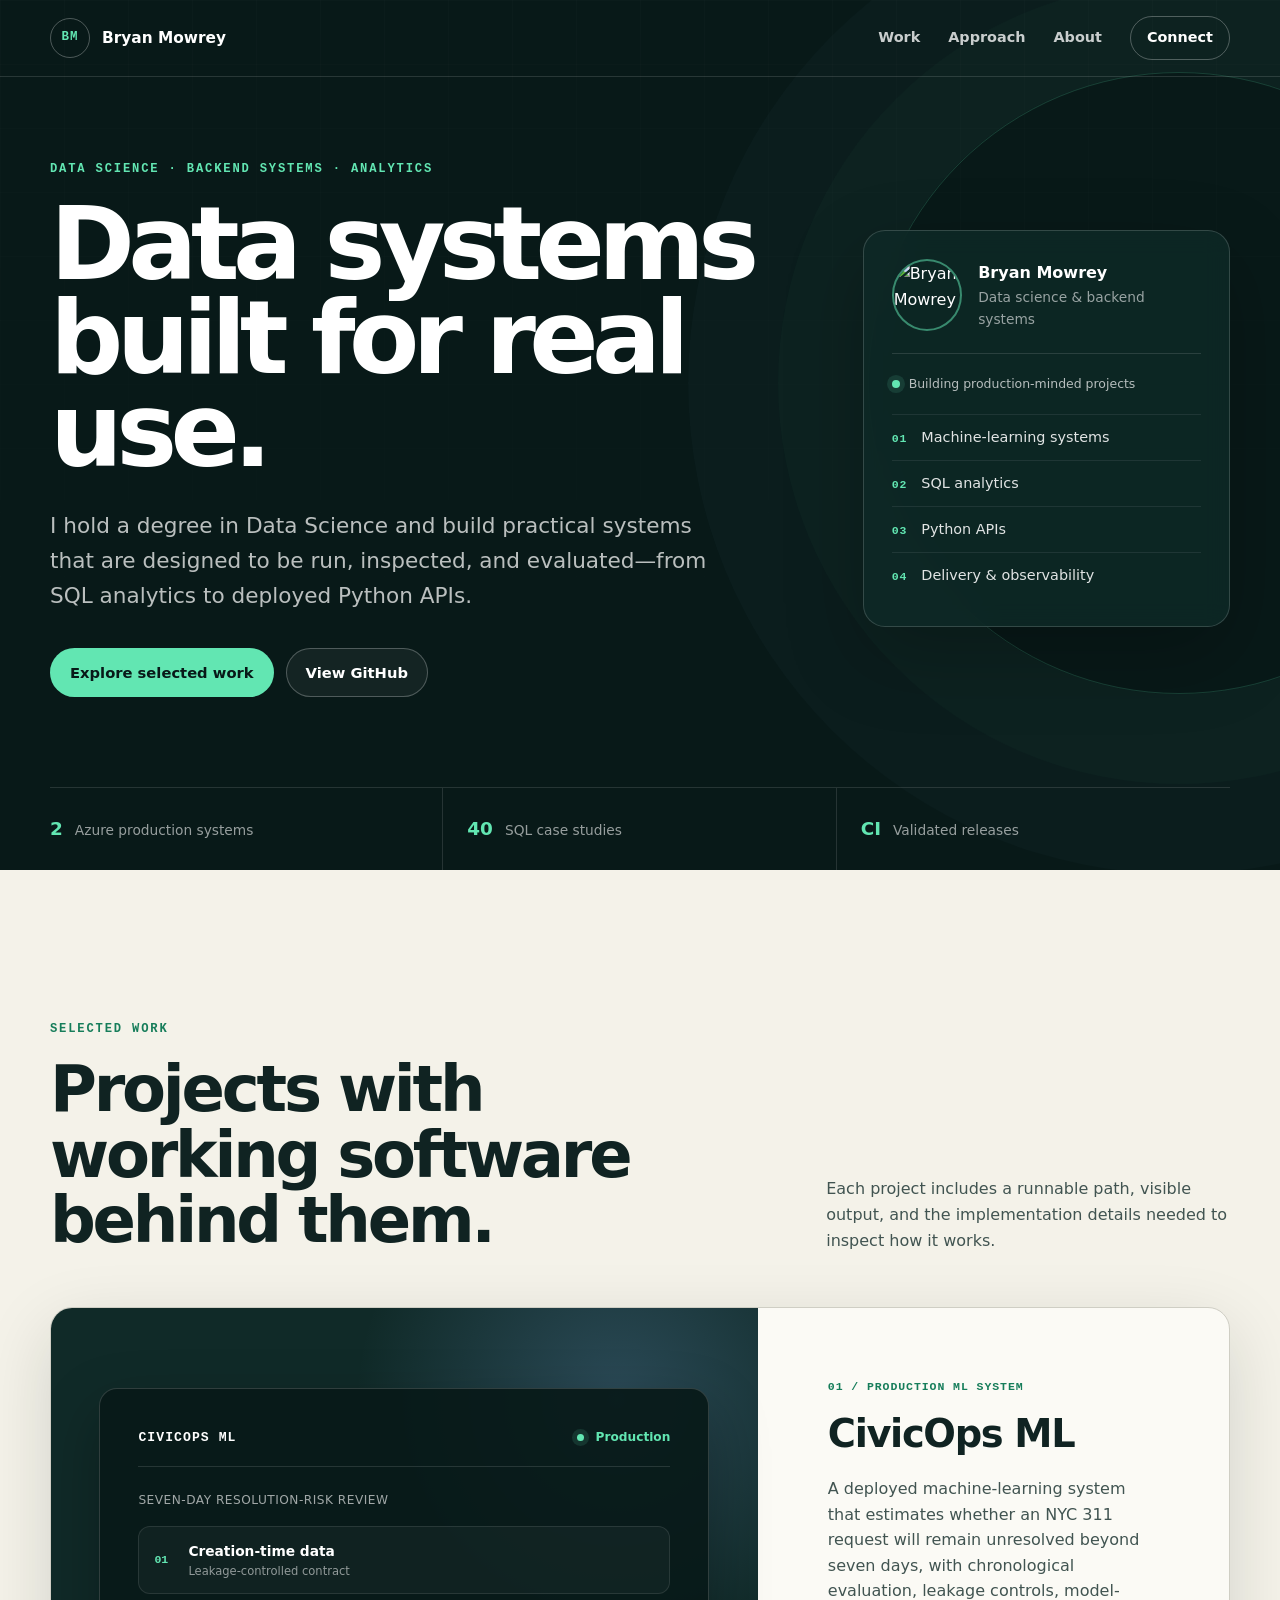
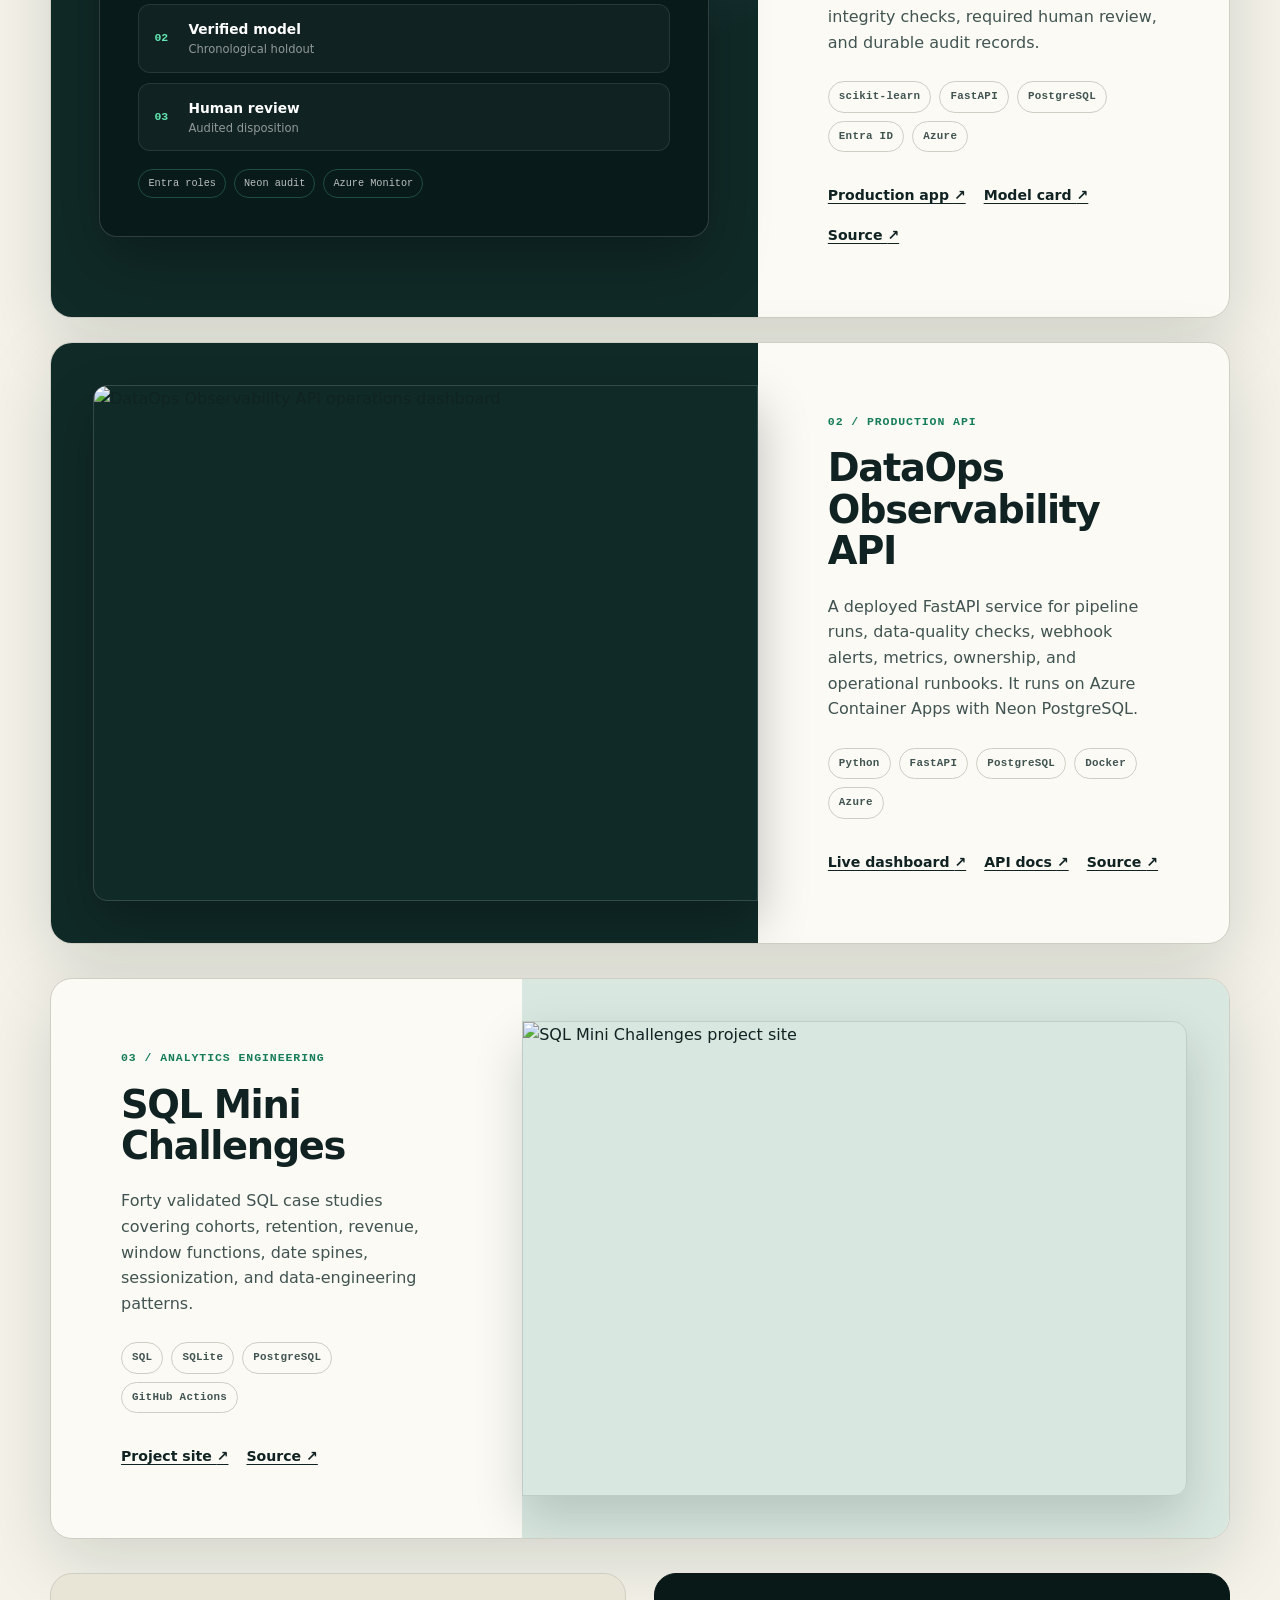
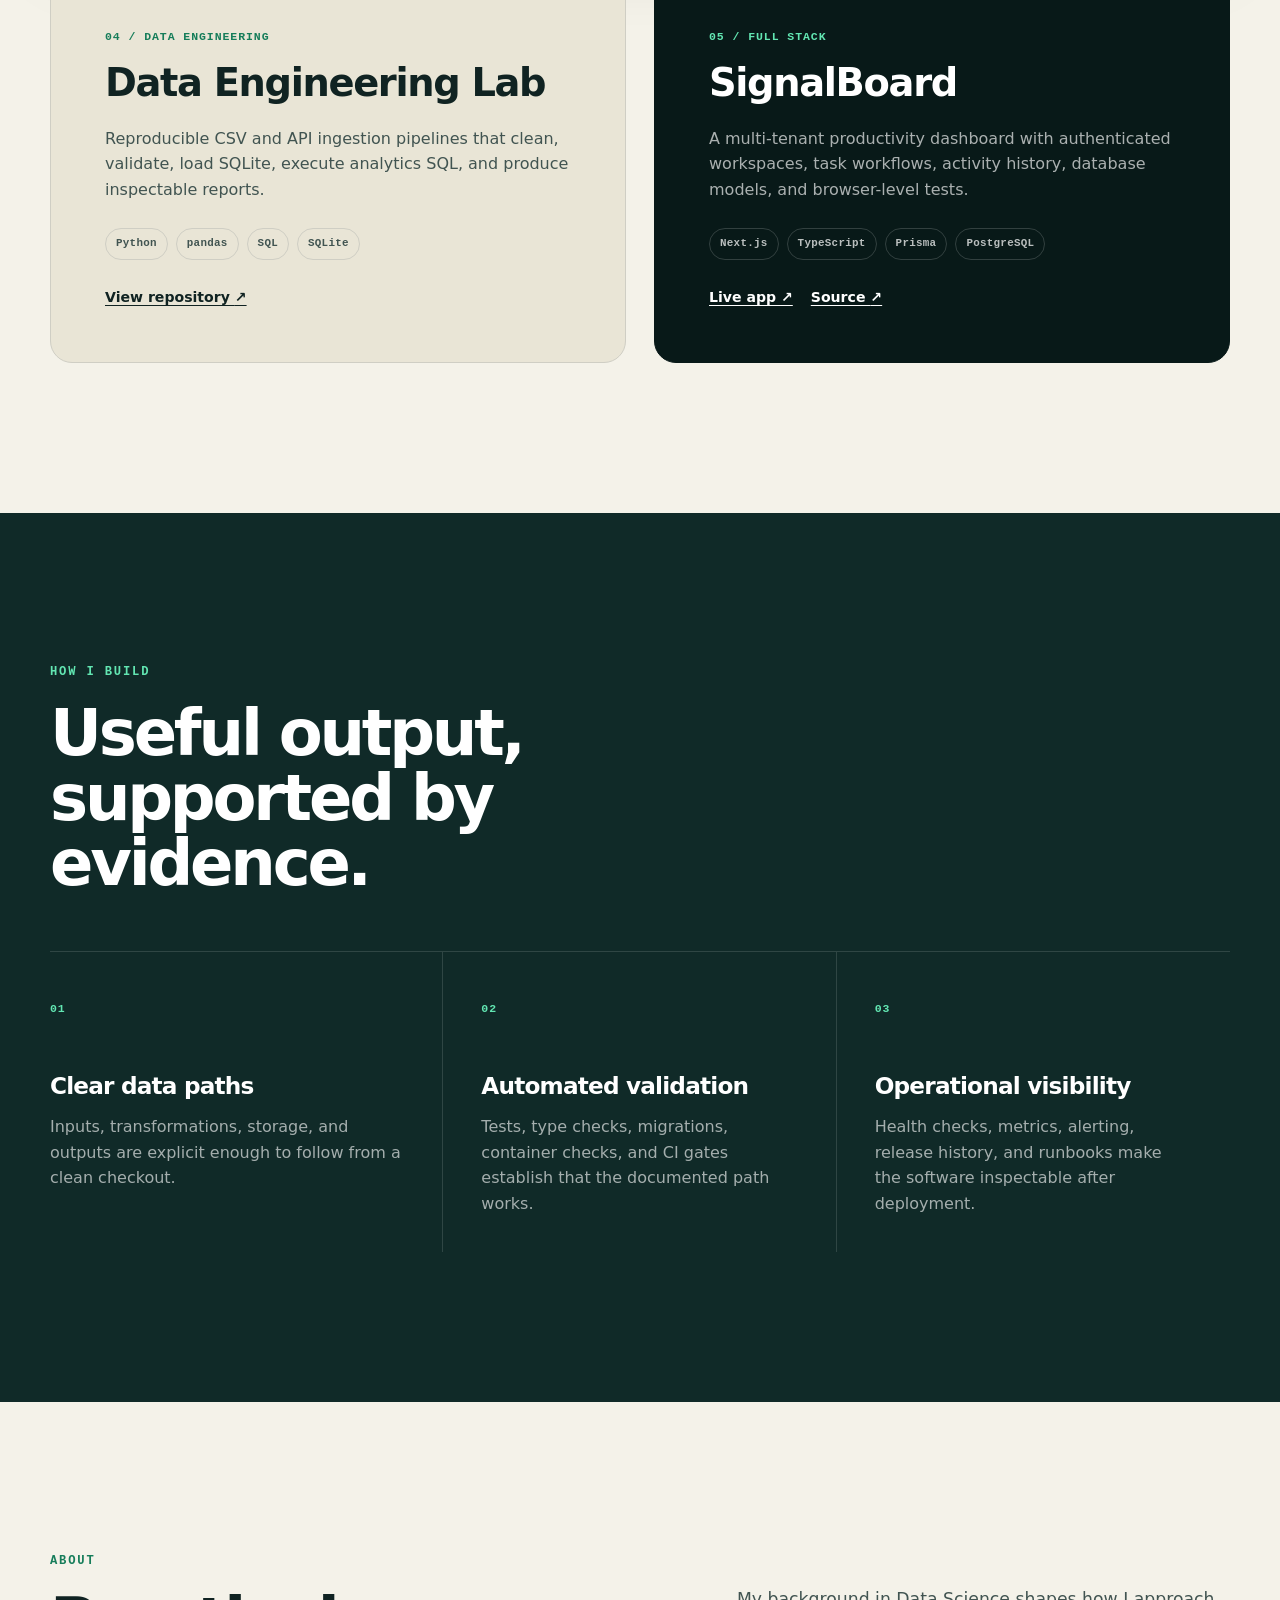
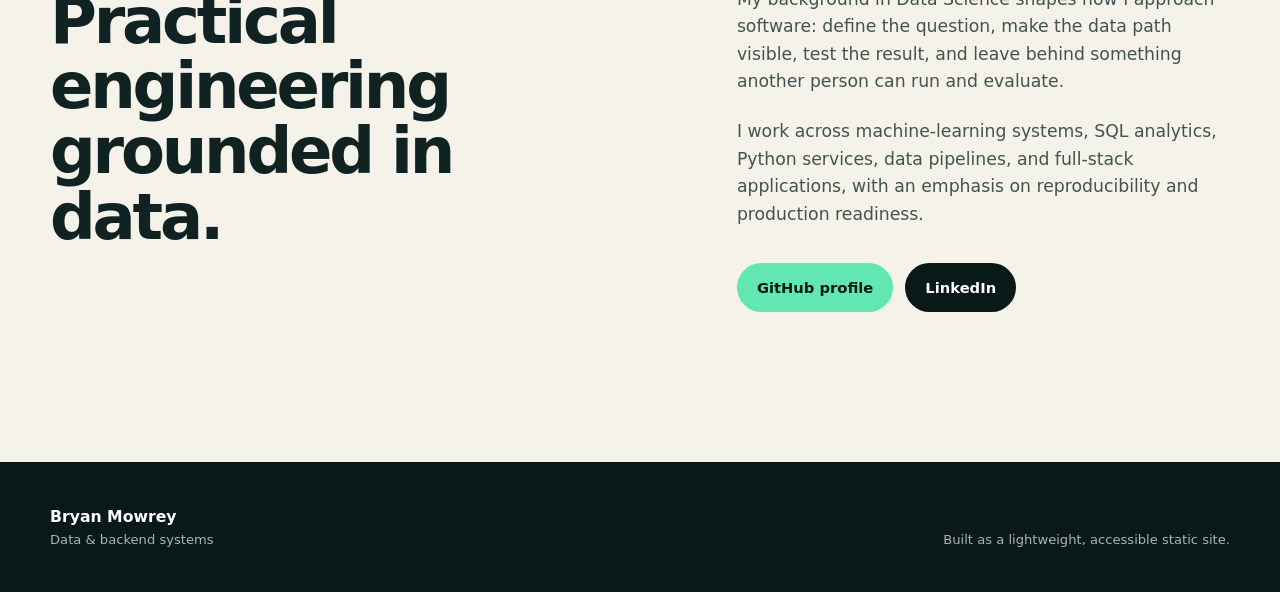
==== commit b6f012cb: "feat: add CivicOps ML to portfolio hub" ====
--- a/index.html
+++ b/index.html
@@ -3,10 +3,10 @@
   <head>
     <meta charset="utf-8">
     <meta name="viewport" content="width=device-width, initial-scale=1">
-    <meta name="description" content="Bryan Mowrey builds practical data, analytics, and backend systems with SQL, Python, FastAPI, and modern delivery workflows.">
+    <meta name="description" content="Bryan Mowrey builds practical machine-learning, data, analytics, and backend systems with Python, SQL, FastAPI, and modern delivery workflows.">
     <meta name="theme-color" content="#081918">
     <meta property="og:title" content="Bryan Mowrey | Data & Backend Systems">
-    <meta property="og:description" content="Selected work in data engineering, SQL analytics, Python APIs, observability, and full-stack development.">
+    <meta property="og:description" content="Selected work in machine learning, data engineering, SQL analytics, Python APIs, observability, and full-stack development.">
     <meta property="og:type" content="website">
     <meta property="og:url" content="https://bmowville.github.io/">
     <meta property="og:image" content="https://raw.githubusercontent.com/Bmowville/dataops-observability-api/main/docs/assets/dataops-dashboard.png">
@@ -27,6 +27,7 @@
         ],
         "knowsAbout": [
           "Data Science",
+          "Machine Learning",
           "SQL Analytics",
           "Data Engineering",
           "Python APIs",
@@ -75,21 +76,21 @@
               <img src="https://avatars.githubusercontent.com/u/177347643?v=4" alt="Bryan Mowrey" width="72" height="72">
               <div>
                 <p class="profile-name">Bryan Mowrey</p>
-                <p class="profile-role">Data & backend systems</p>
+                <p class="profile-role">Data science & backend systems</p>
               </div>
             </div>
             <div class="signal-line"><span></span> Building production-minded projects</div>
             <ul class="focus-list">
-              <li><span>01</span> SQL analytics</li>
-              <li><span>02</span> Python APIs</li>
-              <li><span>03</span> Data engineering</li>
+              <li><span>01</span> Machine-learning systems</li>
+              <li><span>02</span> SQL analytics</li>
+              <li><span>03</span> Python APIs</li>
               <li><span>04</span> Delivery & observability</li>
             </ul>
           </aside>
         </div>
 
         <div class="shell proof-strip" aria-label="Portfolio highlights">
-          <div><strong>Live</strong><span>Azure-hosted API</span></div>
+          <div><strong>2</strong><span>Azure production systems</span></div>
           <div><strong>40</strong><span>SQL case studies</span></div>
           <div><strong>CI</strong><span>Validated releases</span></div>
         </div>
@@ -103,11 +104,48 @@
         </div>
 
         <article class="project project-featured">
+          <div class="project-media civicops-media" aria-label="CivicOps ML production architecture">
+            <div class="civicops-panel">
+              <div class="civicops-panel-topline">
+                <span>CivicOps ML</span>
+                <strong><i aria-hidden="true"></i> Production</strong>
+              </div>
+              <p class="civicops-panel-label">Seven-day resolution-risk review</p>
+              <div class="civicops-flow">
+                <div><span>01</span><strong>Creation-time data</strong><small>Leakage-controlled contract</small></div>
+                <div><span>02</span><strong>Verified model</strong><small>Chronological holdout</small></div>
+                <div><span>03</span><strong>Human review</strong><small>Audited disposition</small></div>
+              </div>
+              <div class="civicops-services">
+                <span>Entra roles</span><span>Neon audit</span><span>Azure Monitor</span>
+              </div>
+            </div>
+          </div>
+          <div class="project-copy">
+            <p class="project-index">01 / Production ML System</p>
+            <h3>CivicOps ML</h3>
+            <p>
+              A deployed machine-learning system that estimates whether an NYC 311 request will remain
+              unresolved beyond seven days, with chronological evaluation, leakage controls, model-integrity
+              checks, required human review, and durable audit records.
+            </p>
+            <ul class="tag-list" aria-label="Technologies used">
+              <li>scikit-learn</li><li>FastAPI</li><li>PostgreSQL</li><li>Entra ID</li><li>Azure</li>
+            </ul>
+            <div class="project-links">
+              <a href="https://ca-civicops-ml-prod.wonderfultree-ff9c3d86.eastus2.azurecontainerapps.io" target="_blank" rel="noreferrer">Production app <span aria-hidden="true">↗</span></a>
+              <a href="https://github.com/Bmowville/civicops-ml/blob/main/MODEL_CARD.md" target="_blank" rel="noreferrer">Model card <span aria-hidden="true">↗</span></a>
+              <a href="https://github.com/Bmowville/civicops-ml" target="_blank" rel="noreferrer">Source <span aria-hidden="true">↗</span></a>
+            </div>
+          </div>
+        </article>
+
+        <article class="project project-featured">
           <div class="project-media dashboard-media">
             <img src="https://raw.githubusercontent.com/Bmowville/dataops-observability-api/main/docs/assets/dataops-dashboard.png" alt="DataOps Observability API operations dashboard" loading="lazy">
           </div>
           <div class="project-copy">
-            <p class="project-index">01 / Production API</p>
+            <p class="project-index">02 / Production API</p>
             <h3>DataOps Observability API</h3>
             <p>
               A deployed FastAPI service for pipeline runs, data-quality checks, webhook alerts, metrics,
@@ -129,7 +167,7 @@
             <img src="https://raw.githubusercontent.com/Bmowville/sql-mini-challenges/main/docs/assets/sql-mini-challenges-home.png" alt="SQL Mini Challenges project site" loading="lazy">
           </div>
           <div class="project-copy">
-            <p class="project-index">02 / Analytics Engineering</p>
+            <p class="project-index">03 / Analytics Engineering</p>
             <h3>SQL Mini Challenges</h3>
             <p>
               Forty validated SQL case studies covering cohorts, retention, revenue, window functions,
@@ -147,7 +185,7 @@
 
         <div class="project-grid">
           <article class="project-card">
-            <p class="project-index">03 / Data Engineering</p>
+            <p class="project-index">04 / Data Engineering</p>
             <h3>Data Engineering Lab</h3>
             <p>Reproducible CSV and API ingestion pipelines that clean, validate, load SQLite, execute analytics SQL, and produce inspectable reports.</p>
             <ul class="tag-list" aria-label="Technologies used"><li>Python</li><li>pandas</li><li>SQL</li><li>SQLite</li></ul>
@@ -155,7 +193,7 @@
           </article>
 
           <article class="project-card project-card-dark">
-            <p class="project-index">04 / Full Stack</p>
+            <p class="project-index">05 / Full Stack</p>
             <h3>SignalBoard</h3>
             <p>A multi-tenant productivity dashboard with authenticated workspaces, task workflows, activity history, database models, and browser-level tests.</p>
             <ul class="tag-list" aria-label="Technologies used"><li>Next.js</li><li>TypeScript</li><li>Prisma</li><li>PostgreSQL</li></ul>
@@ -204,8 +242,8 @@
             test the result, and leave behind something another person can run and evaluate.
           </p>
           <p>
-            I work across SQL analytics, Python services, data pipelines, and full-stack applications, with an emphasis on
-            reproducibility and production readiness.
+            I work across machine-learning systems, SQL analytics, Python services, data pipelines, and full-stack
+            applications, with an emphasis on reproducibility and production readiness.
           </p>
           <div class="about-links">
             <a class="button button-primary" href="https://github.com/Bmowville" target="_blank" rel="noreferrer">GitHub profile</a>
--- a/styles.css
+++ b/styles.css
@@ -455,6 +455,116 @@
   box-shadow: 0 22px 50px rgba(0, 0, 0, 0.25);
 }
 
+.civicops-media {
+  display: grid;
+  place-items: center;
+  padding: 42px;
+  background:
+    radial-gradient(circle at 80% 15%, rgba(139, 188, 255, 0.22), transparent 34%),
+    var(--night-soft);
+}
+
+.civicops-panel {
+  width: min(100%, 610px);
+  padding: clamp(24px, 4vw, 38px);
+  border: 1px solid rgba(255, 255, 255, 0.16);
+  border-radius: 18px;
+  background: rgba(8, 25, 24, 0.92);
+  color: #fff;
+  box-shadow: 0 24px 60px rgba(0, 0, 0, 0.28);
+}
+
+.civicops-panel-topline,
+.civicops-flow > div,
+.civicops-services {
+  display: flex;
+  align-items: center;
+}
+
+.civicops-panel-topline {
+  justify-content: space-between;
+  gap: 20px;
+  padding-bottom: 18px;
+  border-bottom: 1px solid rgba(255, 255, 255, 0.12);
+  font-size: 0.82rem;
+  font-weight: 800;
+}
+
+.civicops-panel-topline > span {
+  font-family: ui-monospace, SFMono-Regular, Menlo, Consolas, monospace;
+  letter-spacing: 0.08em;
+  text-transform: uppercase;
+}
+
+.civicops-panel-topline strong {
+  color: var(--mint);
+  font-size: 0.76rem;
+}
+
+.civicops-panel-topline i {
+  display: inline-block;
+  width: 7px;
+  height: 7px;
+  margin-right: 7px;
+  border-radius: 50%;
+  background: var(--mint);
+  box-shadow: 0 0 0 5px rgba(98, 230, 178, 0.12);
+}
+
+.civicops-panel-label {
+  margin: 24px 0 15px;
+  color: rgba(255, 255, 255, 0.62);
+  font-size: 0.76rem;
+  letter-spacing: 0.04em;
+  text-transform: uppercase;
+}
+
+.civicops-flow {
+  display: grid;
+  gap: 10px;
+}
+
+.civicops-flow > div {
+  display: grid;
+  grid-template-columns: 34px 1fr;
+  padding: 13px 15px;
+  border: 1px solid rgba(255, 255, 255, 0.1);
+  border-radius: 12px;
+  background: rgba(255, 255, 255, 0.035);
+}
+
+.civicops-flow span {
+  grid-row: 1 / 3;
+  color: var(--mint);
+  font-family: ui-monospace, SFMono-Regular, Menlo, Consolas, monospace;
+  font-size: 0.72rem;
+  font-weight: 800;
+}
+
+.civicops-flow strong {
+  font-size: 0.86rem;
+}
+
+.civicops-flow small {
+  color: rgba(255, 255, 255, 0.54);
+  font-size: 0.72rem;
+}
+
+.civicops-services {
+  flex-wrap: wrap;
+  gap: 8px;
+  margin-top: 18px;
+}
+
+.civicops-services span {
+  padding: 5px 9px;
+  border: 1px solid rgba(98, 230, 178, 0.25);
+  border-radius: 999px;
+  color: rgba(255, 255, 255, 0.72);
+  font-family: ui-monospace, SFMono-Regular, Menlo, Consolas, monospace;
+  font-size: 0.64rem;
+}
+
 .sql-media {
   padding: 42px 42px 42px 0;
   background: #d8e7df;
@@ -732,6 +842,10 @@
     padding: 30px 0 30px 30px;
   }
 
+  .civicops-media {
+    padding: 30px;
+  }
+
   .sql-media {
     padding: 30px 30px 30px 0;
   }
@@ -805,6 +919,10 @@
   .sql-media {
     min-height: 280px;
     padding: 20px 0 20px 20px;
+  }
+
+  .civicops-media {
+    padding: 20px;
   }
 
   .sql-media {
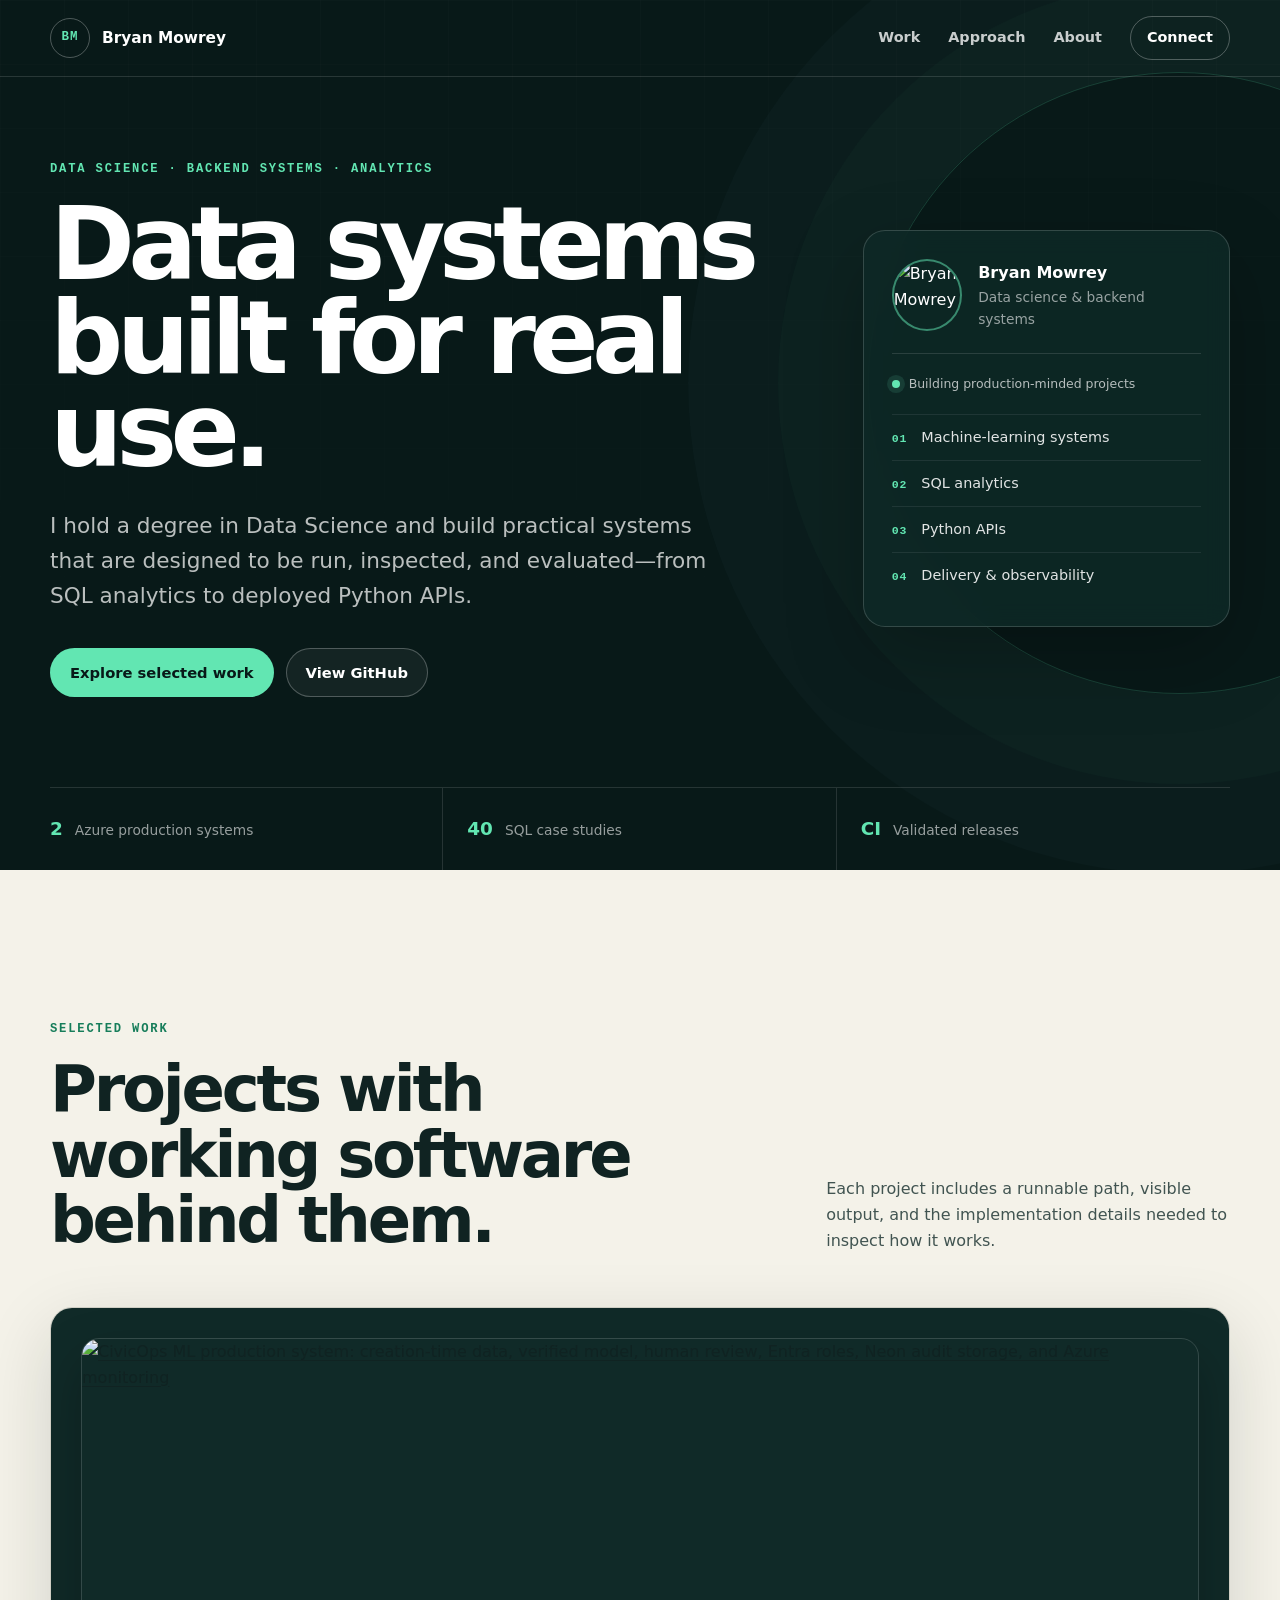
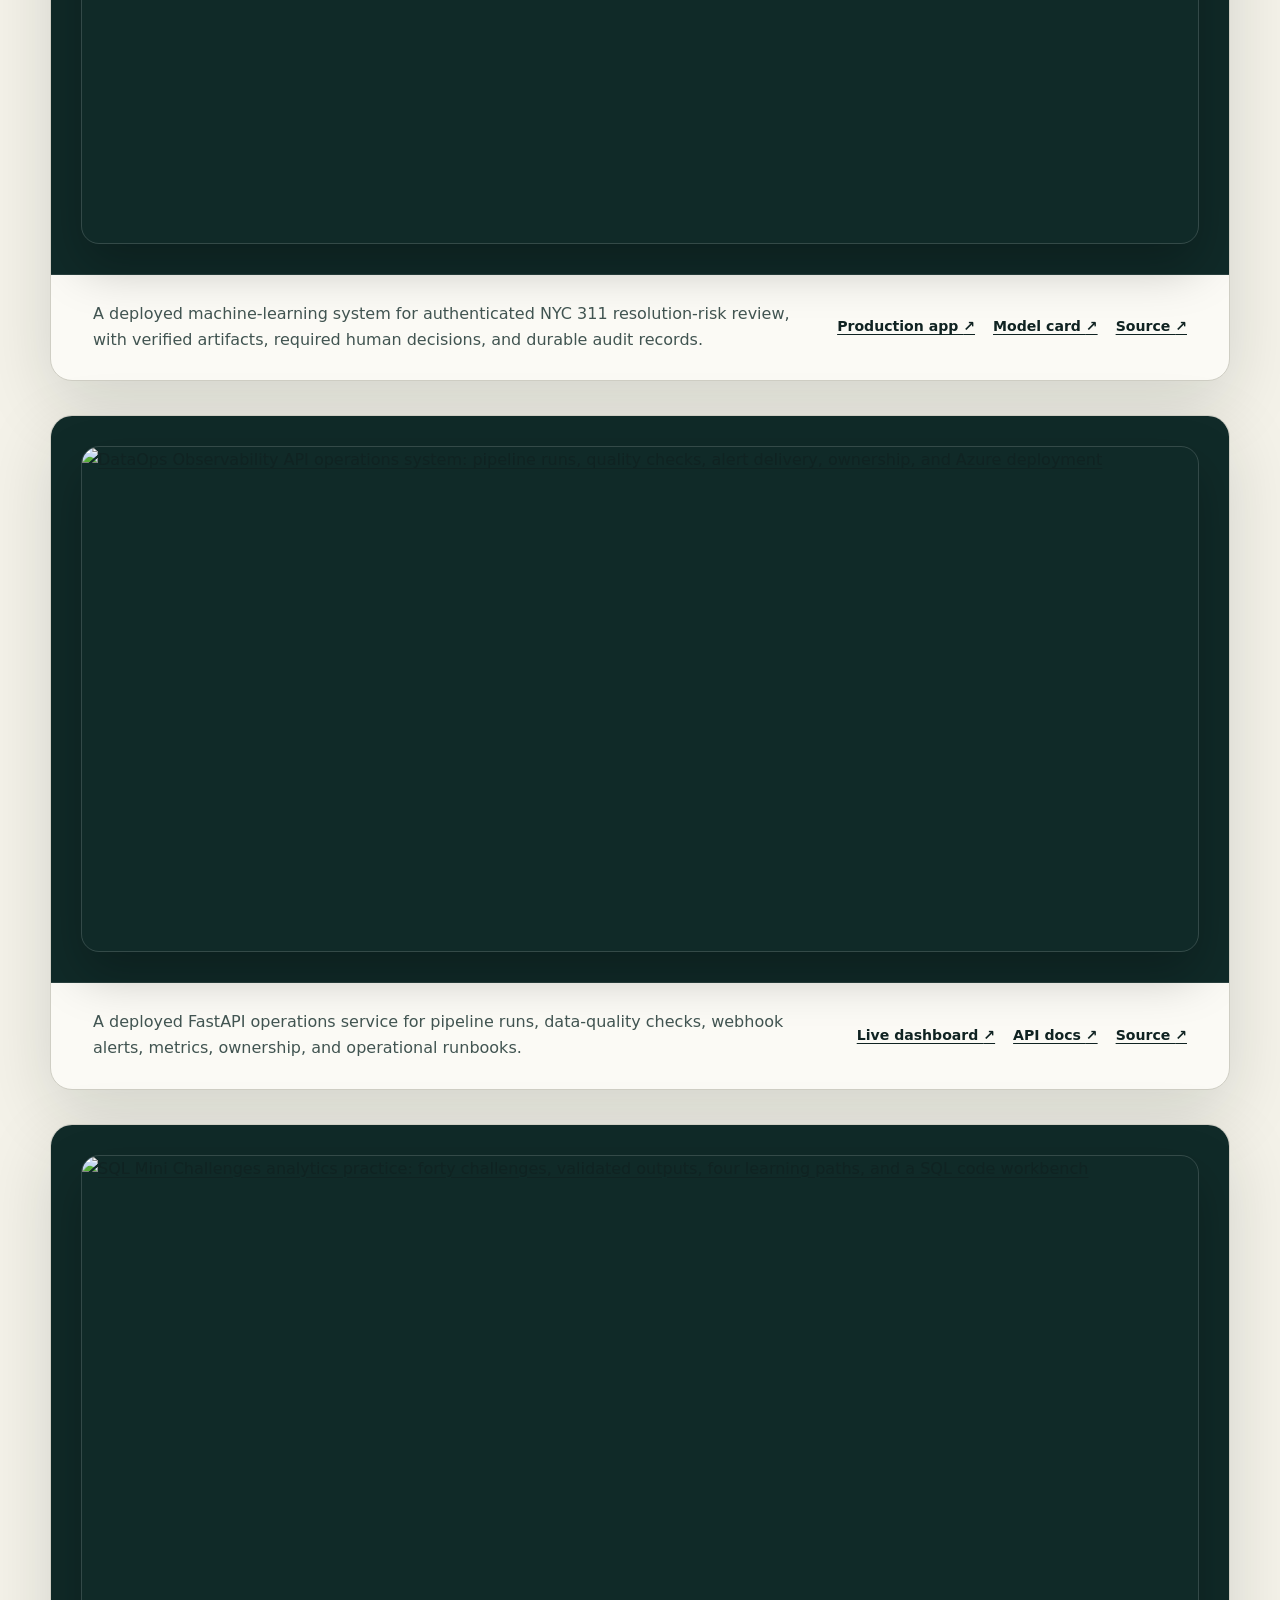
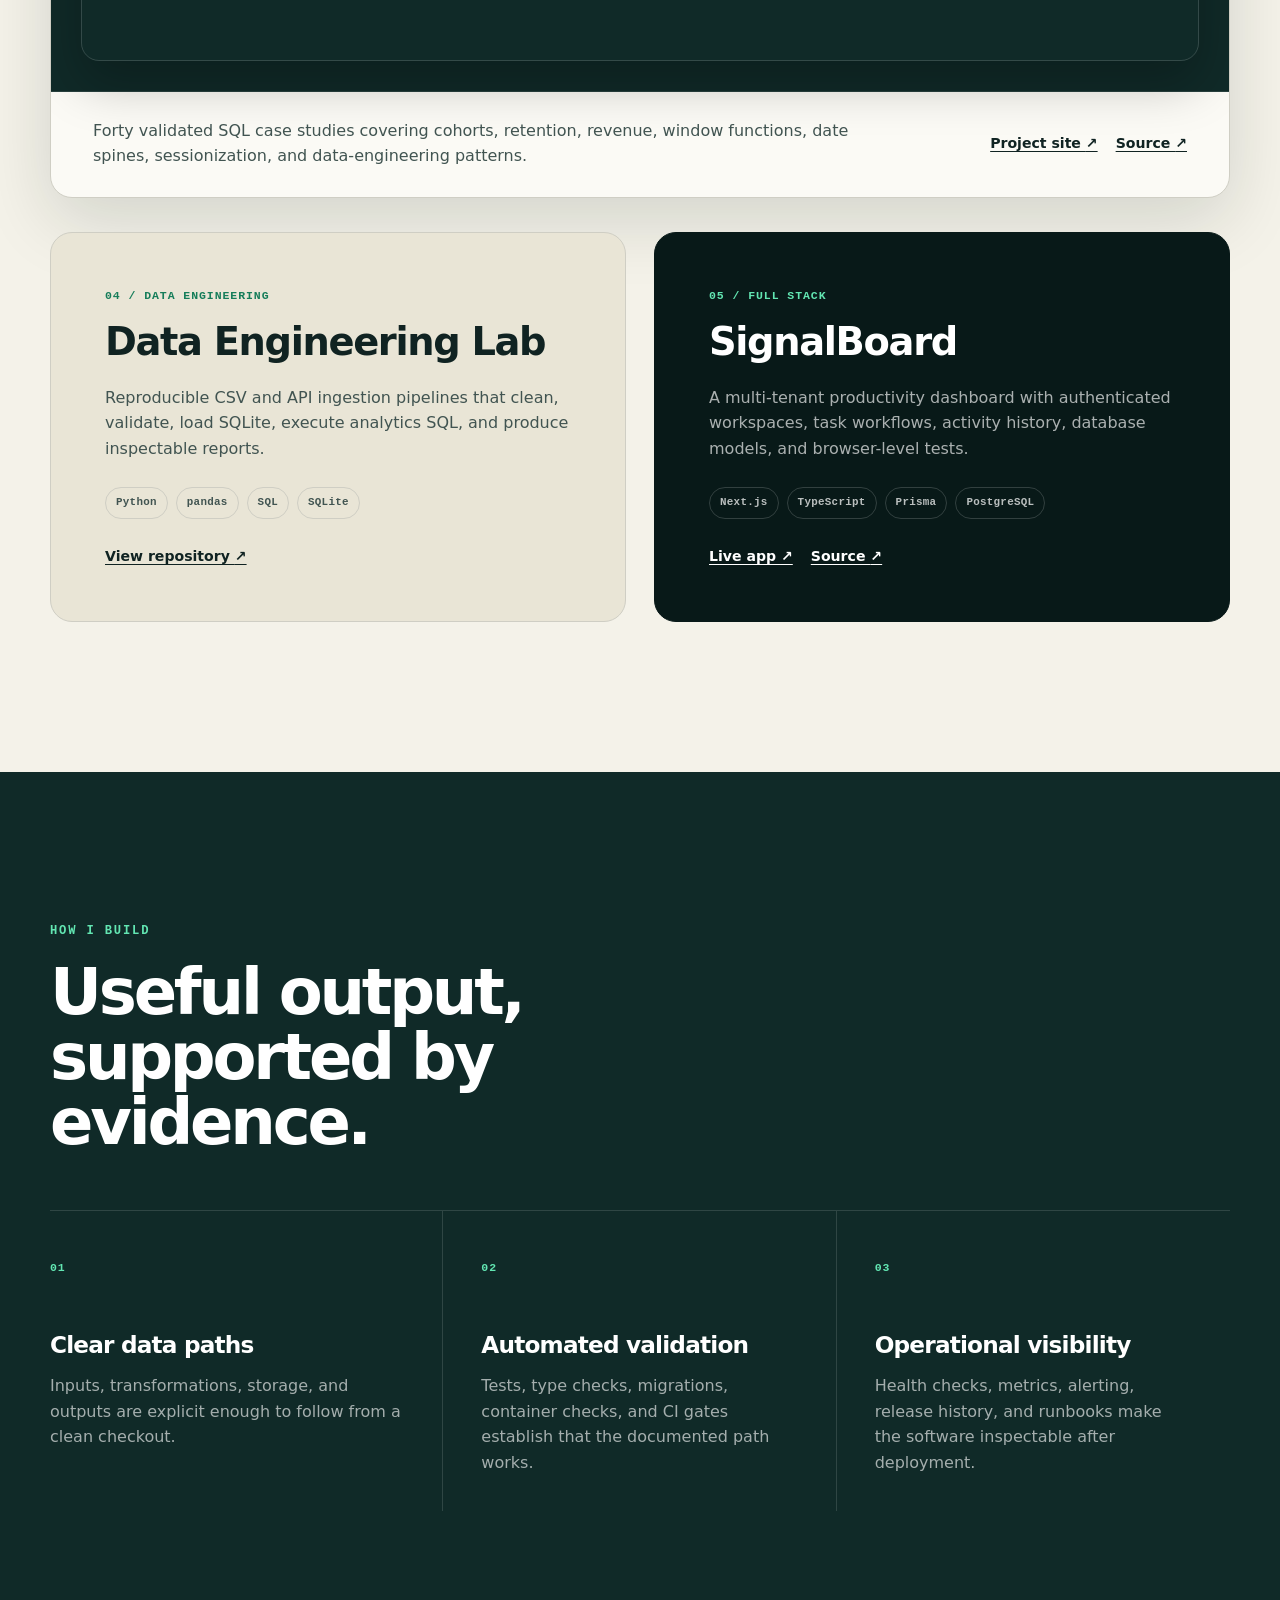
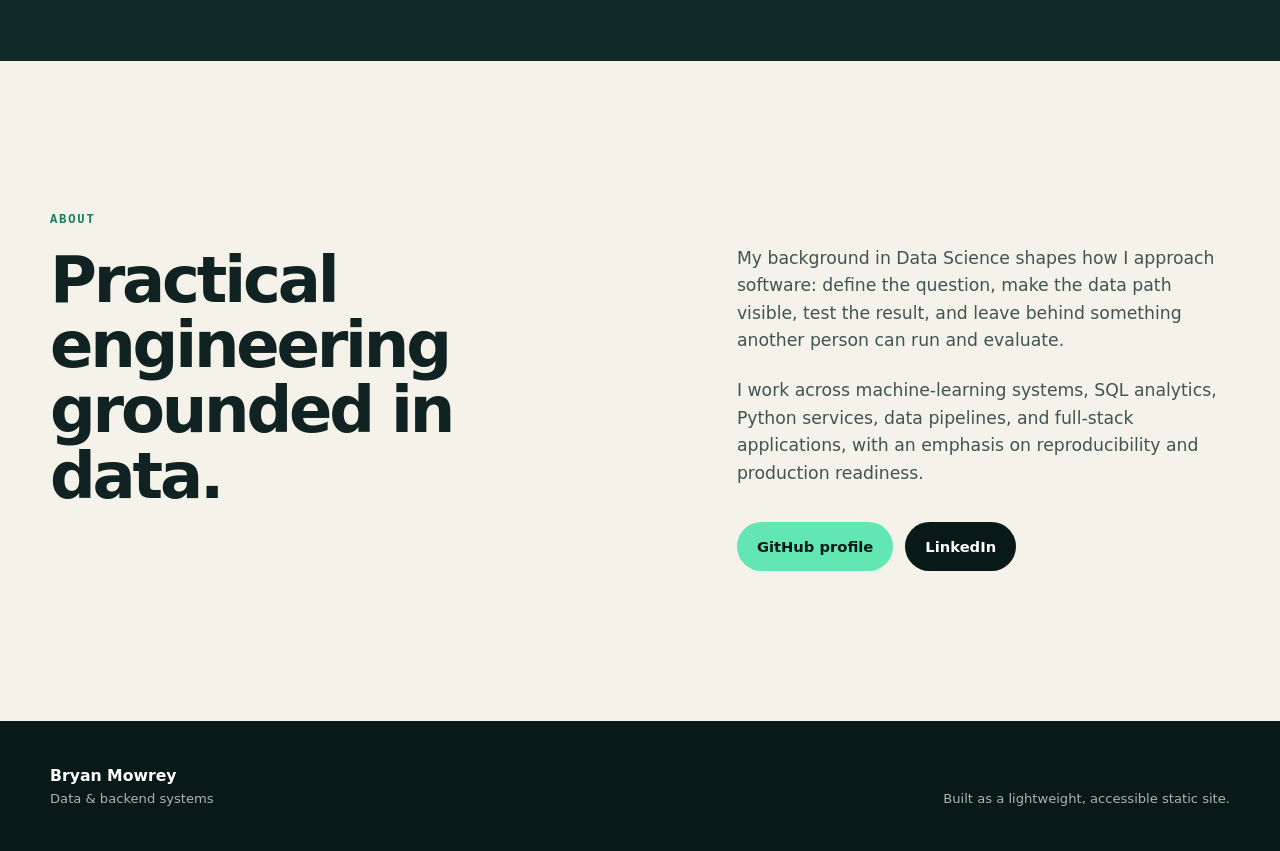
==== commit f467f8e3: "feat: unify portfolio project showcases" ====
--- a/index.html
+++ b/index.html
@@ -103,35 +103,13 @@
           <p>Each project includes a runnable path, visible output, and the implementation details needed to inspect how it works.</p>
         </div>
 
-        <article class="project project-featured">
-          <div class="project-media civicops-media" aria-label="CivicOps ML production architecture">
-            <div class="civicops-panel">
-              <div class="civicops-panel-topline">
-                <span>CivicOps ML</span>
-                <strong><i aria-hidden="true"></i> Production</strong>
-              </div>
-              <p class="civicops-panel-label">Seven-day resolution-risk review</p>
-              <div class="civicops-flow">
-                <div><span>01</span><strong>Creation-time data</strong><small>Leakage-controlled contract</small></div>
-                <div><span>02</span><strong>Verified model</strong><small>Chronological holdout</small></div>
-                <div><span>03</span><strong>Human review</strong><small>Audited disposition</small></div>
-              </div>
-              <div class="civicops-services">
-                <span>Entra roles</span><span>Neon audit</span><span>Azure Monitor</span>
-              </div>
-            </div>
-          </div>
-          <div class="project-copy">
-            <p class="project-index">01 / Production ML System</p>
-            <h3>CivicOps ML</h3>
-            <p>
-              A deployed machine-learning system that estimates whether an NYC 311 request will remain
-              unresolved beyond seven days, with chronological evaluation, leakage controls, model-integrity
-              checks, required human review, and durable audit records.
-            </p>
-            <ul class="tag-list" aria-label="Technologies used">
-              <li>scikit-learn</li><li>FastAPI</li><li>PostgreSQL</li><li>Entra ID</li><li>Azure</li>
-            </ul>
+        <article class="project-showcase">
+          <h3 class="visually-hidden">CivicOps ML</h3>
+          <a class="project-showcase-visual" href="https://ca-civicops-ml-prod.wonderfultree-ff9c3d86.eastus2.azurecontainerapps.io" target="_blank" rel="noreferrer" aria-label="Open the CivicOps ML production application">
+            <img src="https://raw.githubusercontent.com/Bmowville/Bmowville/main/assets/civicops-ml-showcase.svg" alt="CivicOps ML production system: creation-time data, verified model, human review, Entra roles, Neon audit storage, and Azure monitoring" width="1240" height="560">
+          </a>
+          <div class="project-showcase-details">
+            <p>A deployed machine-learning system for authenticated NYC 311 resolution-risk review, with verified artifacts, required human decisions, and durable audit records.</p>
             <div class="project-links">
               <a href="https://ca-civicops-ml-prod.wonderfultree-ff9c3d86.eastus2.azurecontainerapps.io" target="_blank" rel="noreferrer">Production app <span aria-hidden="true">↗</span></a>
               <a href="https://github.com/Bmowville/civicops-ml/blob/main/MODEL_CARD.md" target="_blank" rel="noreferrer">Model card <span aria-hidden="true">↗</span></a>
@@ -140,20 +118,13 @@
           </div>
         </article>
 
-        <article class="project project-featured">
-          <div class="project-media dashboard-media">
-            <img src="https://raw.githubusercontent.com/Bmowville/dataops-observability-api/main/docs/assets/dataops-dashboard.png" alt="DataOps Observability API operations dashboard" loading="lazy">
-          </div>
-          <div class="project-copy">
-            <p class="project-index">02 / Production API</p>
-            <h3>DataOps Observability API</h3>
-            <p>
-              A deployed FastAPI service for pipeline runs, data-quality checks, webhook alerts, metrics,
-              ownership, and operational runbooks. It runs on Azure Container Apps with Neon PostgreSQL.
-            </p>
-            <ul class="tag-list" aria-label="Technologies used">
-              <li>Python</li><li>FastAPI</li><li>PostgreSQL</li><li>Docker</li><li>Azure</li>
-            </ul>
+        <article class="project-showcase">
+          <h3 class="visually-hidden">DataOps Observability API</h3>
+          <a class="project-showcase-visual" href="https://ca-dataops-api-prod.wonderfultree-ff9c3d86.eastus2.azurecontainerapps.io/dashboard" target="_blank" rel="noreferrer" aria-label="Open the DataOps Observability API live dashboard">
+            <img src="https://raw.githubusercontent.com/Bmowville/Bmowville/main/assets/dataops-observability-showcase.svg" alt="DataOps Observability API operations system: pipeline runs, quality checks, alert delivery, ownership, and Azure deployment" width="1240" height="560" loading="lazy">
+          </a>
+          <div class="project-showcase-details">
+            <p>A deployed FastAPI operations service for pipeline runs, data-quality checks, webhook alerts, metrics, ownership, and operational runbooks.</p>
             <div class="project-links">
               <a href="https://ca-dataops-api-prod.wonderfultree-ff9c3d86.eastus2.azurecontainerapps.io/dashboard" target="_blank" rel="noreferrer">Live dashboard <span aria-hidden="true">↗</span></a>
               <a href="https://ca-dataops-api-prod.wonderfultree-ff9c3d86.eastus2.azurecontainerapps.io/docs" target="_blank" rel="noreferrer">API docs <span aria-hidden="true">↗</span></a>
@@ -162,20 +133,13 @@
           </div>
         </article>
 
-        <article class="project project-featured project-reverse">
-          <div class="project-media sql-media">
-            <img src="https://raw.githubusercontent.com/Bmowville/sql-mini-challenges/main/docs/assets/sql-mini-challenges-home.png" alt="SQL Mini Challenges project site" loading="lazy">
-          </div>
-          <div class="project-copy">
-            <p class="project-index">03 / Analytics Engineering</p>
-            <h3>SQL Mini Challenges</h3>
-            <p>
-              Forty validated SQL case studies covering cohorts, retention, revenue, window functions,
-              date spines, sessionization, and data-engineering patterns.
-            </p>
-            <ul class="tag-list" aria-label="Technologies used">
-              <li>SQL</li><li>SQLite</li><li>PostgreSQL</li><li>GitHub Actions</li>
-            </ul>
+        <article class="project-showcase">
+          <h3 class="visually-hidden">SQL Mini Challenges</h3>
+          <a class="project-showcase-visual" href="https://bmowville.github.io/sql-mini-challenges/" target="_blank" rel="noreferrer" aria-label="Open the SQL Mini Challenges project site">
+            <img src="https://raw.githubusercontent.com/Bmowville/Bmowville/main/assets/sql-mini-challenges-showcase.svg" alt="SQL Mini Challenges analytics practice: forty challenges, validated outputs, four learning paths, and a SQL code workbench" width="1240" height="560" loading="lazy">
+          </a>
+          <div class="project-showcase-details">
+            <p>Forty validated SQL case studies covering cohorts, retention, revenue, window functions, date spines, sessionization, and data-engineering patterns.</p>
             <div class="project-links">
               <a href="https://bmowville.github.io/sql-mini-challenges/" target="_blank" rel="noreferrer">Project site <span aria-hidden="true">↗</span></a>
               <a href="https://github.com/Bmowville/sql-mini-challenges" target="_blank" rel="noreferrer">Source <span aria-hidden="true">↗</span></a>
--- a/styles.css
+++ b/styles.css
@@ -175,8 +175,8 @@
 .hero-copy,
 .profile-card,
 .section-heading > *,
-.project-copy,
-.project-media,
+.project-showcase,
+.project-showcase-details,
 .about > * {
   min-width: 0;
 }
@@ -413,174 +413,60 @@
   color: var(--ink-soft);
 }
 
-.project-featured {
-  display: grid;
-  grid-template-columns: minmax(0, 1.2fr) minmax(340px, 0.8fr);
+.visually-hidden {
+  position: absolute;
+  width: 1px;
+  height: 1px;
+  padding: 0;
+  margin: -1px;
   overflow: hidden;
-  margin-top: 24px;
+  clip: rect(0, 0, 0, 0);
+  white-space: nowrap;
+  border: 0;
+}
+
+.project-showcase {
+  overflow: hidden;
+  margin-top: 34px;
   border: 1px solid var(--line);
   border-radius: var(--radius);
   background: var(--paper-bright);
   box-shadow: var(--shadow);
 }
 
-.project-reverse {
-  grid-template-columns: minmax(340px, 0.8fr) minmax(0, 1.2fr);
-  margin-top: 34px;
-}
-
-.project-reverse .project-media {
-  grid-column: 2;
-}
-
-.project-reverse .project-copy {
-  grid-row: 1;
-  grid-column: 1;
-}
-
-.project-media {
-  min-height: 470px;
-  padding: 42px 0 42px 42px;
+.project-showcase-visual {
+  display: block;
+  padding: clamp(16px, 2.4vw, 30px);
   background: var(--night-soft);
-}
-
-.project-media img {
+  border-bottom: 1px solid rgba(255, 255, 255, 0.1);
+}
+
+.project-showcase-visual img {
+  display: block;
   width: 100%;
-  height: 100%;
-  min-height: 380px;
+  height: auto;
   border: 1px solid rgba(255, 255, 255, 0.15);
-  border-radius: 14px 0 0 14px;
-  object-fit: cover;
-  object-position: top left;
+  border-radius: 18px;
   box-shadow: 0 22px 50px rgba(0, 0, 0, 0.25);
 }
 
-.civicops-media {
-  display: grid;
-  place-items: center;
-  padding: 42px;
-  background:
-    radial-gradient(circle at 80% 15%, rgba(139, 188, 255, 0.22), transparent 34%),
-    var(--night-soft);
-}
-
-.civicops-panel {
-  width: min(100%, 610px);
-  padding: clamp(24px, 4vw, 38px);
-  border: 1px solid rgba(255, 255, 255, 0.16);
-  border-radius: 18px;
-  background: rgba(8, 25, 24, 0.92);
-  color: #fff;
-  box-shadow: 0 24px 60px rgba(0, 0, 0, 0.28);
-}
-
-.civicops-panel-topline,
-.civicops-flow > div,
-.civicops-services {
-  display: flex;
+.project-showcase-details {
+  display: grid;
+  grid-template-columns: minmax(0, 1fr) auto;
   align-items: center;
-}
-
-.civicops-panel-topline {
-  justify-content: space-between;
-  gap: 20px;
-  padding-bottom: 18px;
-  border-bottom: 1px solid rgba(255, 255, 255, 0.12);
-  font-size: 0.82rem;
-  font-weight: 800;
-}
-
-.civicops-panel-topline > span {
-  font-family: ui-monospace, SFMono-Regular, Menlo, Consolas, monospace;
-  letter-spacing: 0.08em;
-  text-transform: uppercase;
-}
-
-.civicops-panel-topline strong {
-  color: var(--mint);
-  font-size: 0.76rem;
-}
-
-.civicops-panel-topline i {
-  display: inline-block;
-  width: 7px;
-  height: 7px;
-  margin-right: 7px;
-  border-radius: 50%;
-  background: var(--mint);
-  box-shadow: 0 0 0 5px rgba(98, 230, 178, 0.12);
-}
-
-.civicops-panel-label {
-  margin: 24px 0 15px;
-  color: rgba(255, 255, 255, 0.62);
-  font-size: 0.76rem;
-  letter-spacing: 0.04em;
-  text-transform: uppercase;
-}
-
-.civicops-flow {
-  display: grid;
-  gap: 10px;
-}
-
-.civicops-flow > div {
-  display: grid;
-  grid-template-columns: 34px 1fr;
-  padding: 13px 15px;
-  border: 1px solid rgba(255, 255, 255, 0.1);
-  border-radius: 12px;
-  background: rgba(255, 255, 255, 0.035);
-}
-
-.civicops-flow span {
-  grid-row: 1 / 3;
-  color: var(--mint);
-  font-family: ui-monospace, SFMono-Regular, Menlo, Consolas, monospace;
-  font-size: 0.72rem;
-  font-weight: 800;
-}
-
-.civicops-flow strong {
-  font-size: 0.86rem;
-}
-
-.civicops-flow small {
-  color: rgba(255, 255, 255, 0.54);
-  font-size: 0.72rem;
-}
-
-.civicops-services {
-  flex-wrap: wrap;
-  gap: 8px;
-  margin-top: 18px;
-}
-
-.civicops-services span {
-  padding: 5px 9px;
-  border: 1px solid rgba(98, 230, 178, 0.25);
-  border-radius: 999px;
-  color: rgba(255, 255, 255, 0.72);
-  font-family: ui-monospace, SFMono-Regular, Menlo, Consolas, monospace;
-  font-size: 0.64rem;
-}
-
-.sql-media {
-  padding: 42px 42px 42px 0;
-  background: #d8e7df;
-}
-
-.sql-media img {
-  border-color: rgba(8, 25, 24, 0.12);
-  border-radius: 0 14px 14px 0;
-  box-shadow: 0 22px 50px rgba(8, 25, 24, 0.16);
-}
-
-.project-copy {
-  display: flex;
-  flex-direction: column;
-  justify-content: center;
-  padding: clamp(36px, 6vw, 70px);
+  gap: 34px;
+  padding: 26px clamp(24px, 4vw, 42px) 28px;
+}
+
+.project-showcase-details > p {
+  max-width: 760px;
+  margin: 0;
+  color: var(--ink-soft);
+}
+
+.project-showcase-details .project-links {
+  justify-content: flex-end;
+  margin-top: 0;
 }
 
 .project-index {
@@ -588,7 +474,6 @@
   text-transform: uppercase;
 }
 
-.project h3,
 .project-card h3,
 .approach-grid h3 {
   margin: 0;
@@ -597,7 +482,6 @@
   line-height: 1.08;
 }
 
-.project-copy > p:not(.project-index),
 .project-card > p:not(.project-index) {
   margin: 22px 0 0;
   color: var(--ink-soft);
@@ -825,33 +709,13 @@
     gap: 26px;
   }
 
-  .project-featured,
-  .project-reverse {
+  .project-showcase-details {
     grid-template-columns: 1fr;
-  }
-
-  .project-reverse .project-media,
-  .project-reverse .project-copy {
-    grid-row: auto;
-    grid-column: auto;
-  }
-
-  .project-media,
-  .sql-media {
-    min-height: 360px;
-    padding: 30px 0 30px 30px;
-  }
-
-  .civicops-media {
-    padding: 30px;
-  }
-
-  .sql-media {
-    padding: 30px 30px 30px 0;
-  }
-
-  .project-media img {
-    min-height: 300px;
+    gap: 22px;
+  }
+
+  .project-showcase-details .project-links {
+    justify-content: flex-start;
   }
 }
 
@@ -915,25 +779,18 @@
     margin-bottom: 38px;
   }
 
-  .project-media,
-  .sql-media {
-    min-height: 280px;
-    padding: 20px 0 20px 20px;
-  }
-
-  .civicops-media {
-    padding: 20px;
-  }
-
-  .sql-media {
-    padding: 20px 20px 20px 0;
-  }
-
-  .project-media img {
-    min-height: 240px;
-  }
-
-  .project-copy,
+  .project-showcase-visual {
+    padding: 10px;
+  }
+
+  .project-showcase-visual img {
+    border-radius: 12px;
+  }
+
+  .project-showcase-details {
+    padding: 24px;
+  }
+
   .project-card {
     padding: 30px 24px;
   }
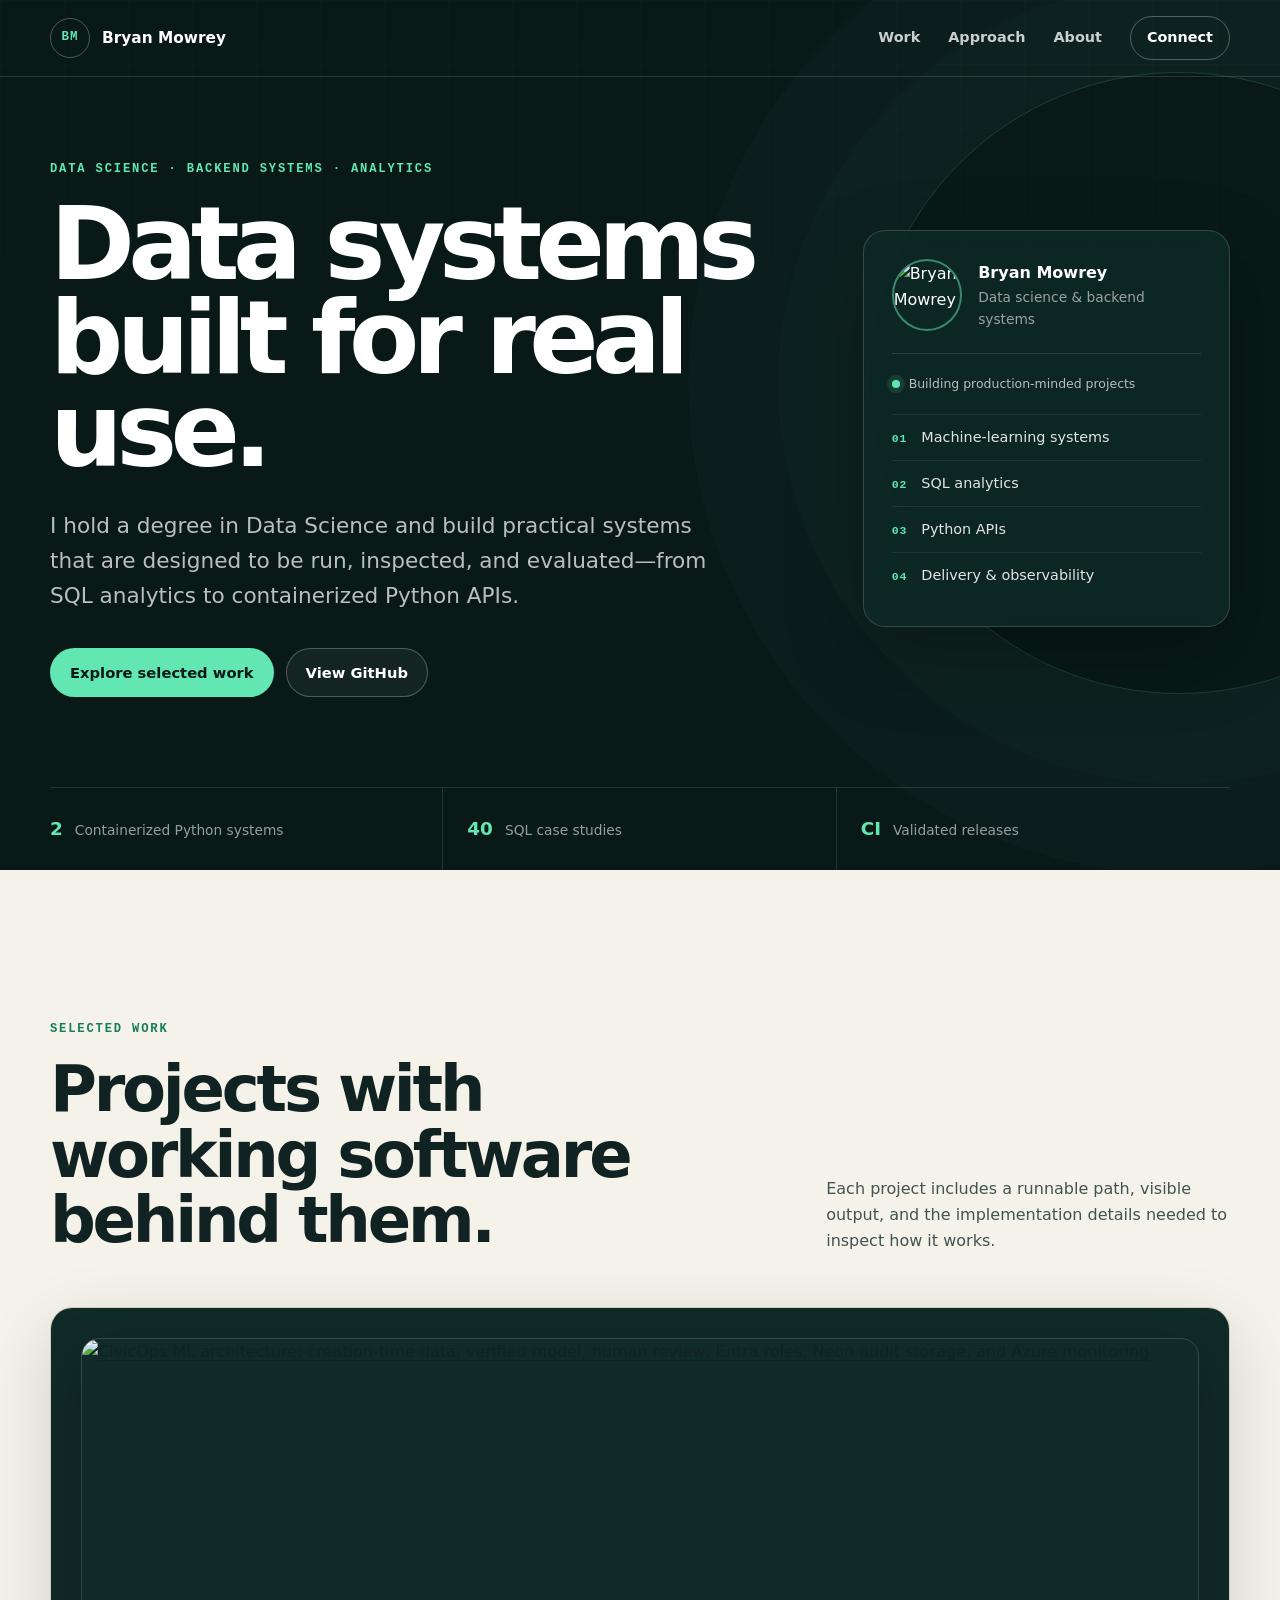
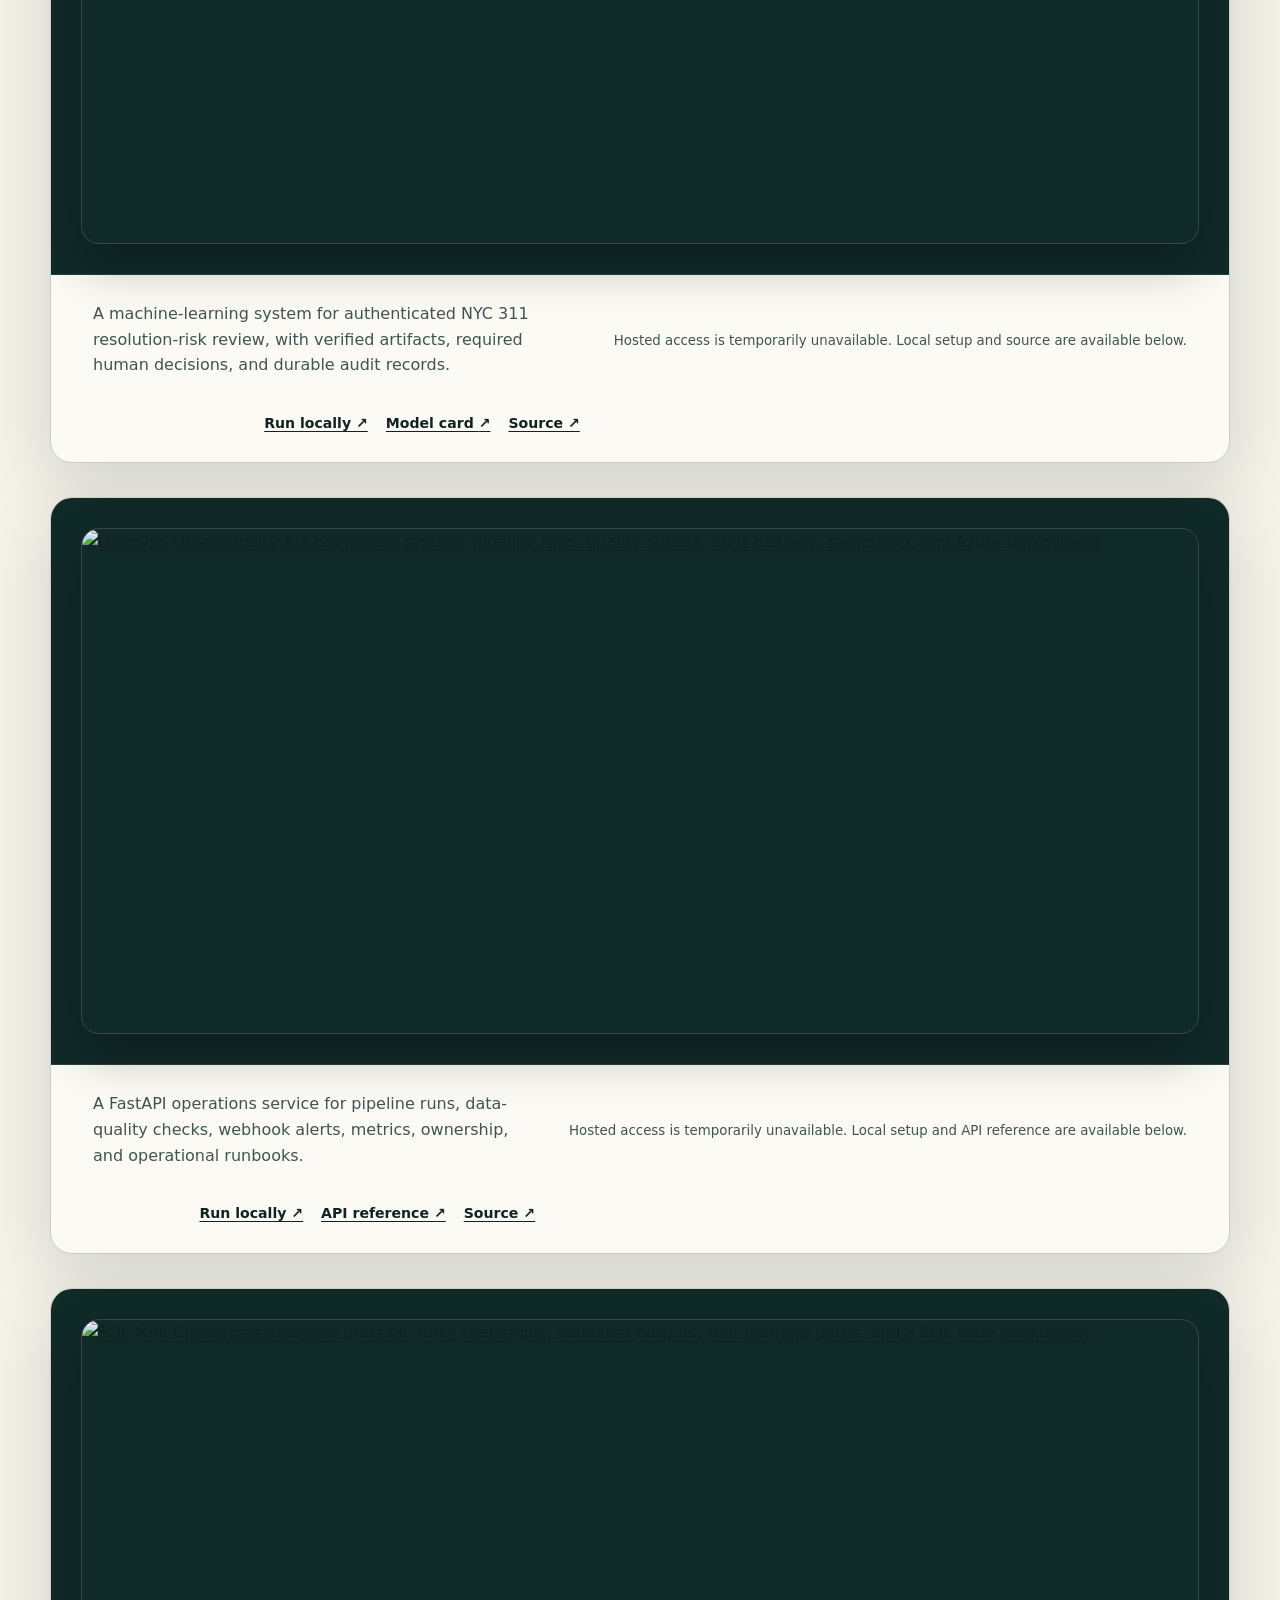
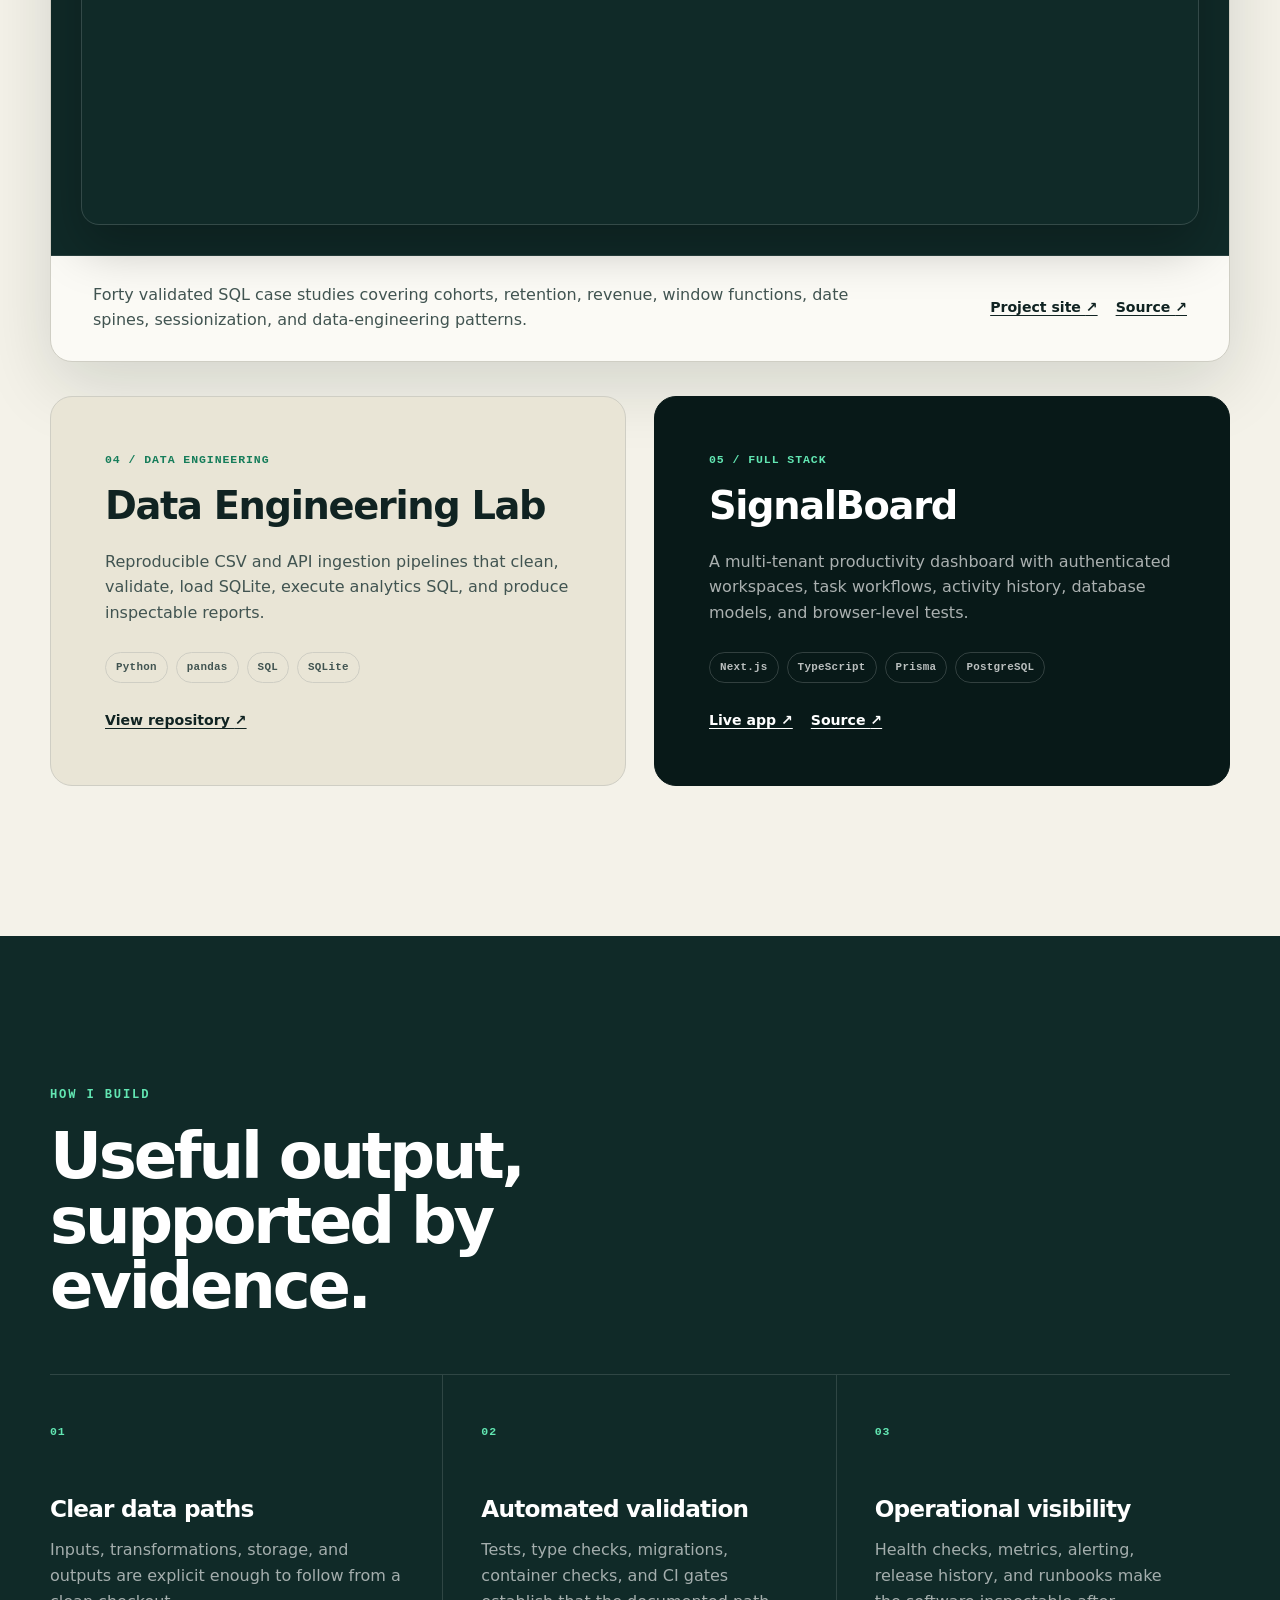
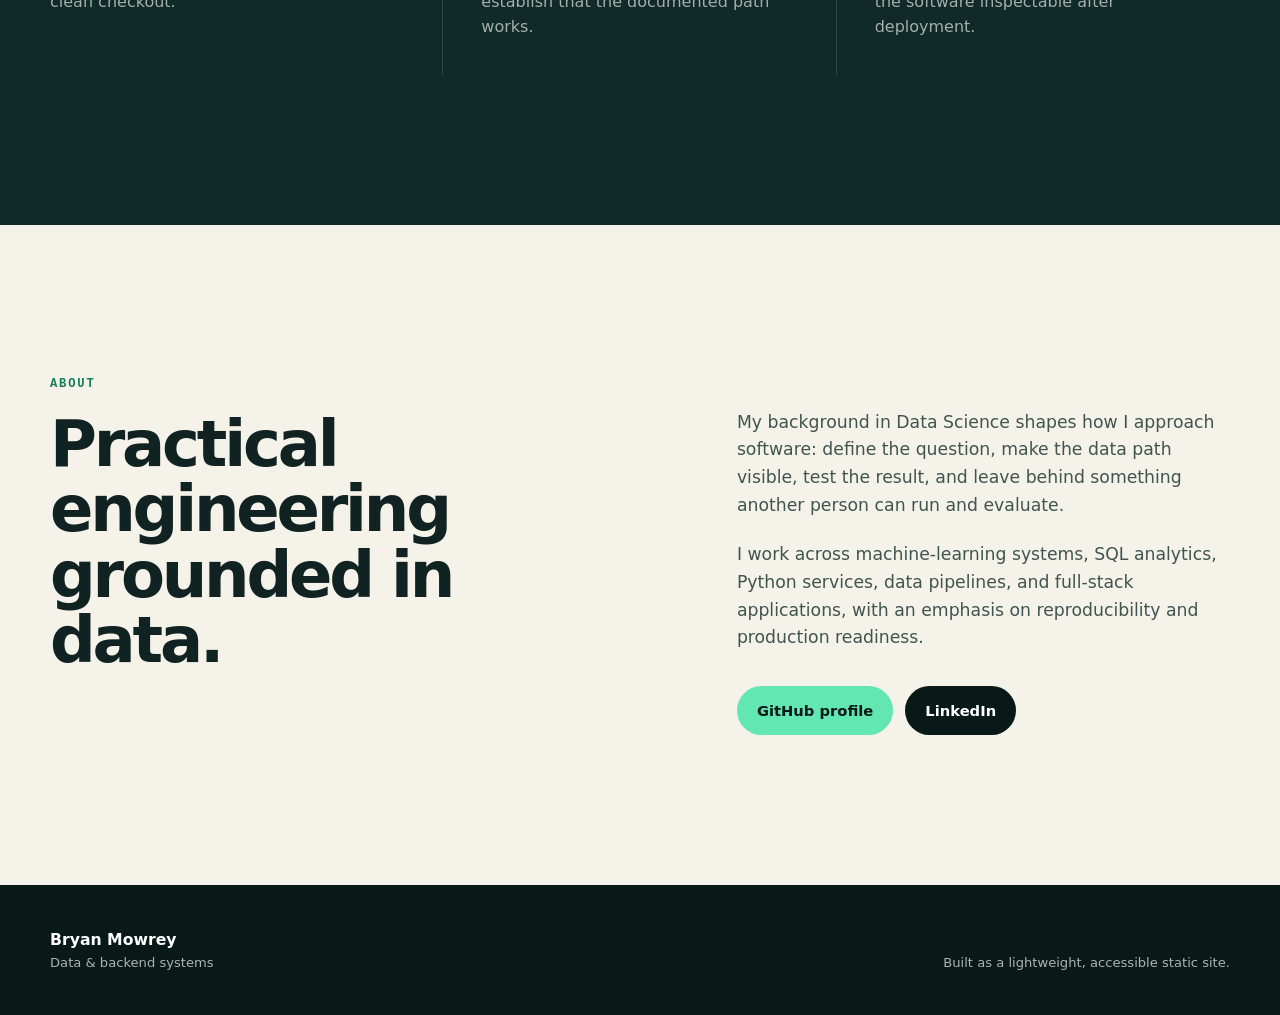
==== commit 468412ab: "fix: route project cards to available setup guides" ====
--- a/index.html
+++ b/index.html
@@ -9,7 +9,7 @@
     <meta property="og:description" content="Selected work in machine learning, data engineering, SQL analytics, Python APIs, observability, and full-stack development.">
     <meta property="og:type" content="website">
     <meta property="og:url" content="https://bmowville.github.io/">
-    <meta property="og:image" content="https://raw.githubusercontent.com/Bmowville/dataops-observability-api/main/docs/assets/dataops-dashboard.png">
+    <meta property="og:image" content="https://raw.githubusercontent.com/Bmowville/Bmowville/main/assets/civicops-ml-showcase.svg">
     <title>Bryan Mowrey | Data & Backend Systems</title>
     <link rel="icon" href="favicon.svg" type="image/svg+xml">
     <link rel="manifest" href="site.webmanifest">
@@ -63,7 +63,7 @@
             <h1>Data systems built for real use.</h1>
             <p class="hero-lead">
               I hold a degree in Data Science and build practical systems that are designed to be run,
-              inspected, and evaluated—from SQL analytics to deployed Python APIs.
+              inspected, and evaluated—from SQL analytics to containerized Python APIs.
             </p>
             <div class="hero-actions">
               <a class="button button-primary" href="#work">Explore selected work</a>
@@ -90,7 +90,7 @@
         </div>
 
         <div class="shell proof-strip" aria-label="Portfolio highlights">
-          <div><strong>2</strong><span>Azure production systems</span></div>
+          <div><strong>2</strong><span>Containerized Python systems</span></div>
           <div><strong>40</strong><span>SQL case studies</span></div>
           <div><strong>CI</strong><span>Validated releases</span></div>
         </div>
@@ -105,13 +105,14 @@
 
         <article class="project-showcase">
           <h3 class="visually-hidden">CivicOps ML</h3>
-          <a class="project-showcase-visual" href="https://ca-civicops-ml-prod.wonderfultree-ff9c3d86.eastus2.azurecontainerapps.io" target="_blank" rel="noreferrer" aria-label="Open the CivicOps ML production application">
-            <img src="https://raw.githubusercontent.com/Bmowville/Bmowville/main/assets/civicops-ml-showcase.svg" alt="CivicOps ML production system: creation-time data, verified model, human review, Entra roles, Neon audit storage, and Azure monitoring" width="1240" height="560">
+          <a class="project-showcase-visual" href="https://github.com/Bmowville/civicops-ml#application-runtime" target="_blank" rel="noreferrer" aria-label="Open the CivicOps ML local setup instructions">
+            <img src="https://raw.githubusercontent.com/Bmowville/Bmowville/main/assets/civicops-ml-showcase.svg" alt="CivicOps ML architecture: creation-time data, verified model, human review, Entra roles, Neon audit storage, and Azure monitoring" width="1240" height="560">
           </a>
           <div class="project-showcase-details">
-            <p>A deployed machine-learning system for authenticated NYC 311 resolution-risk review, with verified artifacts, required human decisions, and durable audit records.</p>
+            <p>A machine-learning system for authenticated NYC 311 resolution-risk review, with verified artifacts, required human decisions, and durable audit records.</p>
+            <p><small>Hosted access is temporarily unavailable. Local setup and source are available below.</small></p>
             <div class="project-links">
-              <a href="https://ca-civicops-ml-prod.wonderfultree-ff9c3d86.eastus2.azurecontainerapps.io" target="_blank" rel="noreferrer">Production app <span aria-hidden="true">↗</span></a>
+              <a href="https://github.com/Bmowville/civicops-ml#application-runtime" target="_blank" rel="noreferrer">Run locally <span aria-hidden="true">↗</span></a>
               <a href="https://github.com/Bmowville/civicops-ml/blob/main/MODEL_CARD.md" target="_blank" rel="noreferrer">Model card <span aria-hidden="true">↗</span></a>
               <a href="https://github.com/Bmowville/civicops-ml" target="_blank" rel="noreferrer">Source <span aria-hidden="true">↗</span></a>
             </div>
@@ -120,14 +121,15 @@
 
         <article class="project-showcase">
           <h3 class="visually-hidden">DataOps Observability API</h3>
-          <a class="project-showcase-visual" href="https://ca-dataops-api-prod.wonderfultree-ff9c3d86.eastus2.azurecontainerapps.io/dashboard" target="_blank" rel="noreferrer" aria-label="Open the DataOps Observability API live dashboard">
+          <a class="project-showcase-visual" href="https://github.com/Bmowville/dataops-observability-api#quick-start" target="_blank" rel="noreferrer" aria-label="Open the DataOps Observability API local setup instructions">
             <img src="https://raw.githubusercontent.com/Bmowville/Bmowville/main/assets/dataops-observability-showcase.svg" alt="DataOps Observability API operations system: pipeline runs, quality checks, alert delivery, ownership, and Azure deployment" width="1240" height="560" loading="lazy">
           </a>
           <div class="project-showcase-details">
-            <p>A deployed FastAPI operations service for pipeline runs, data-quality checks, webhook alerts, metrics, ownership, and operational runbooks.</p>
+            <p>A FastAPI operations service for pipeline runs, data-quality checks, webhook alerts, metrics, ownership, and operational runbooks.</p>
+            <p><small>Hosted access is temporarily unavailable. Local setup and API reference are available below.</small></p>
             <div class="project-links">
-              <a href="https://ca-dataops-api-prod.wonderfultree-ff9c3d86.eastus2.azurecontainerapps.io/dashboard" target="_blank" rel="noreferrer">Live dashboard <span aria-hidden="true">↗</span></a>
-              <a href="https://ca-dataops-api-prod.wonderfultree-ff9c3d86.eastus2.azurecontainerapps.io/docs" target="_blank" rel="noreferrer">API docs <span aria-hidden="true">↗</span></a>
+              <a href="https://github.com/Bmowville/dataops-observability-api#quick-start" target="_blank" rel="noreferrer">Run locally <span aria-hidden="true">↗</span></a>
+              <a href="https://github.com/Bmowville/dataops-observability-api#api-surface" target="_blank" rel="noreferrer">API reference <span aria-hidden="true">↗</span></a>
               <a href="https://github.com/Bmowville/dataops-observability-api" target="_blank" rel="noreferrer">Source <span aria-hidden="true">↗</span></a>
             </div>
           </div>
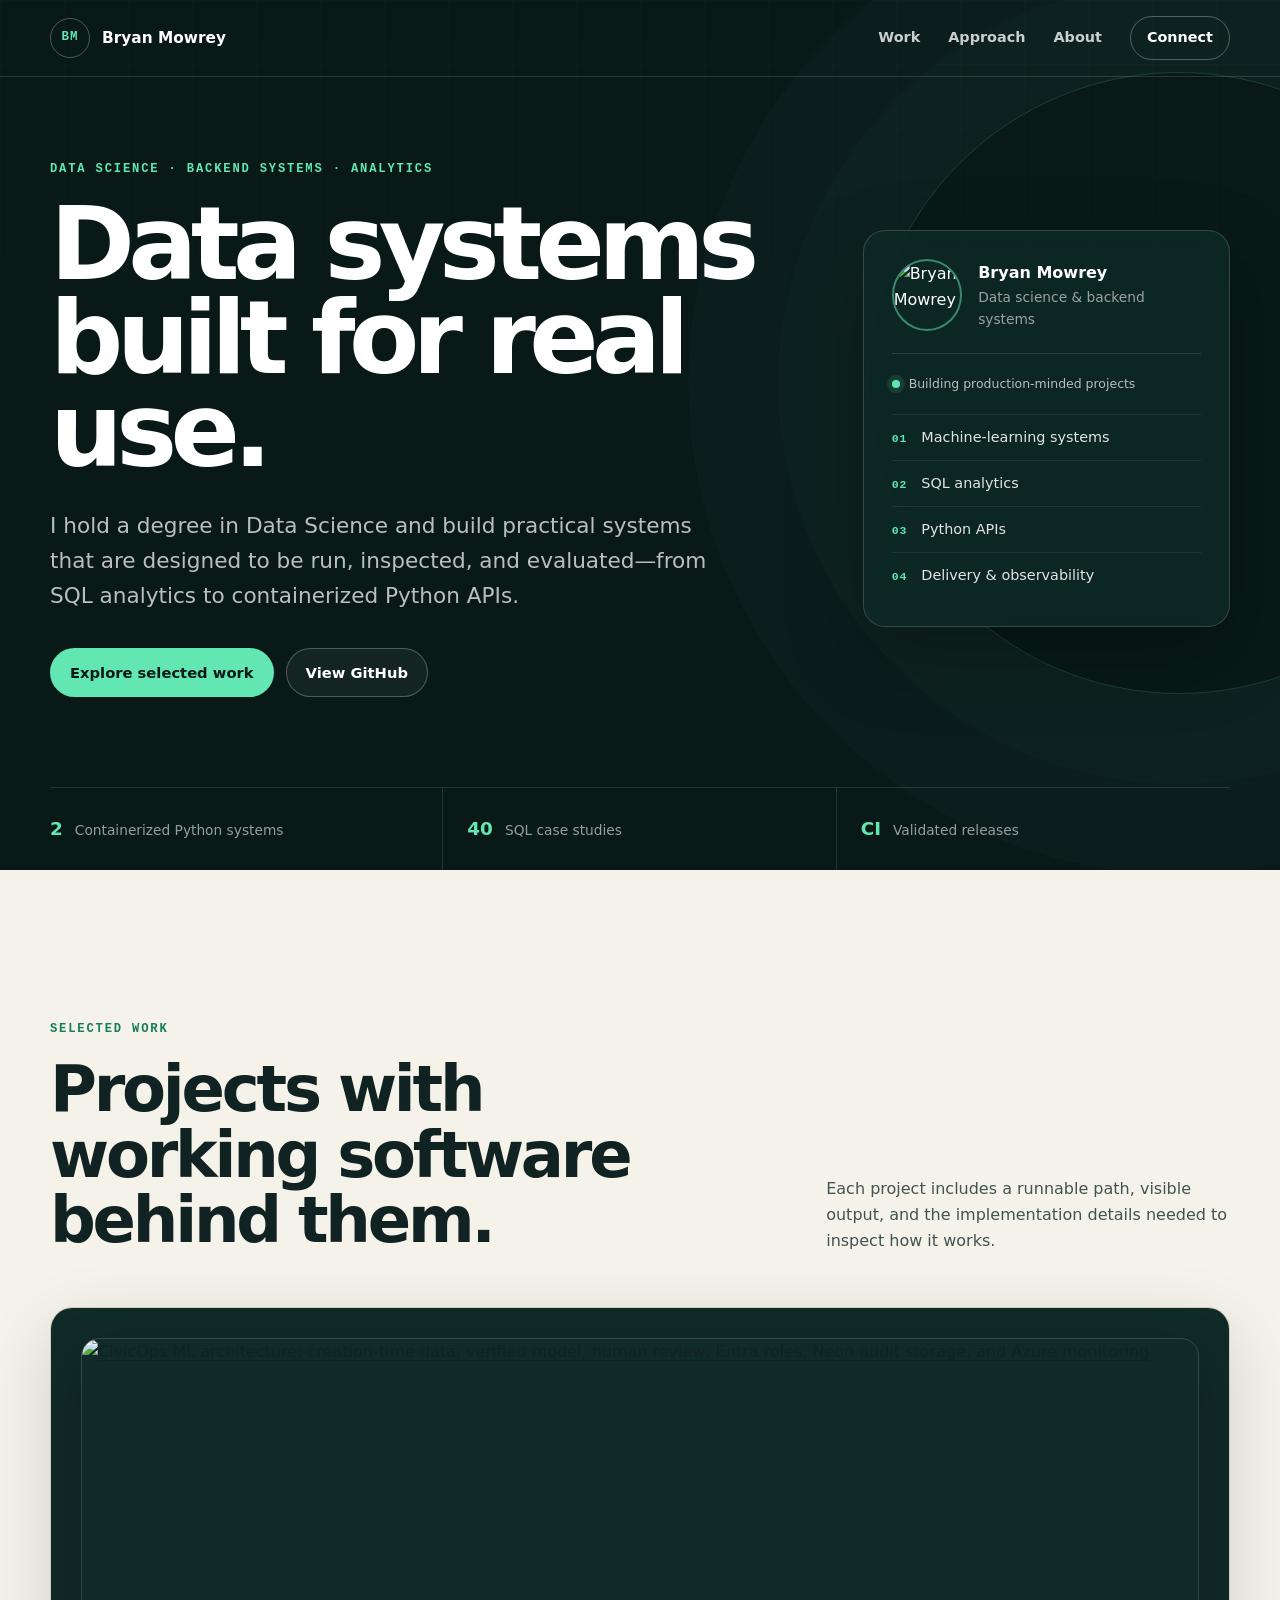
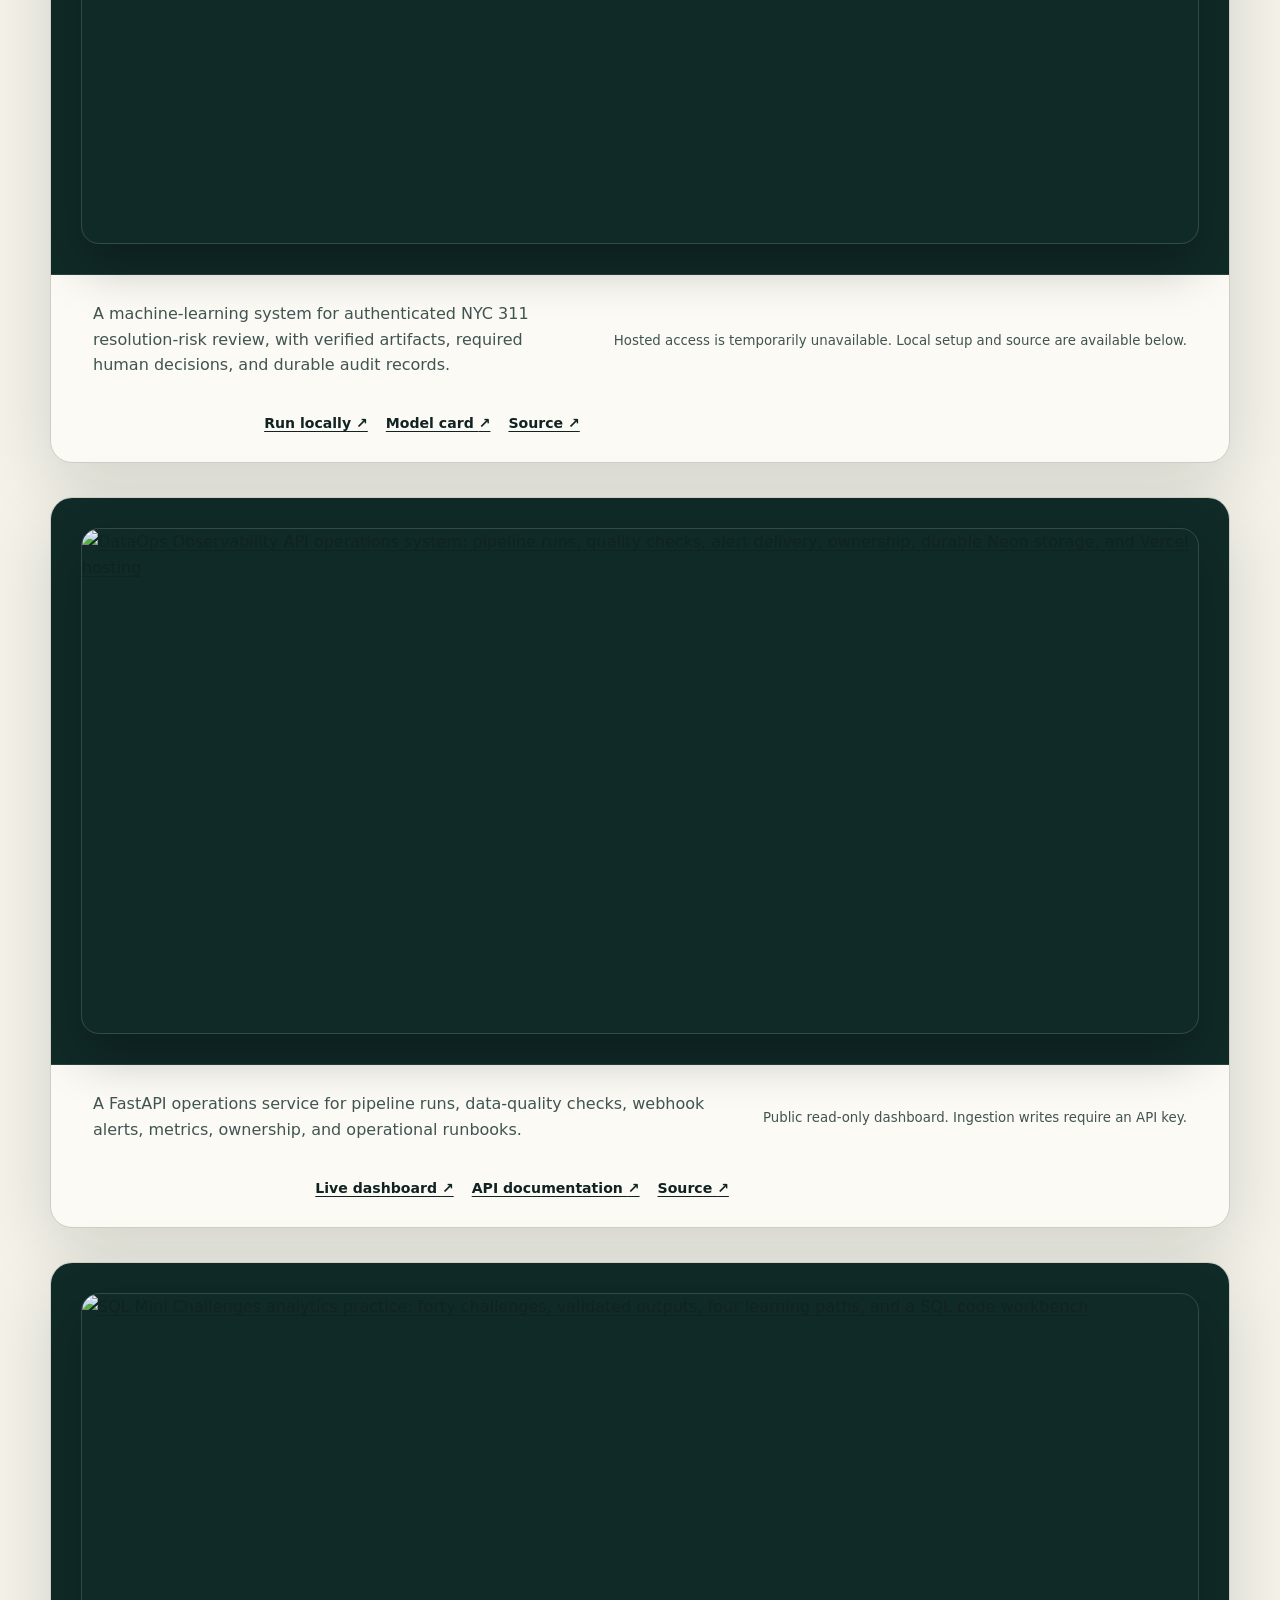
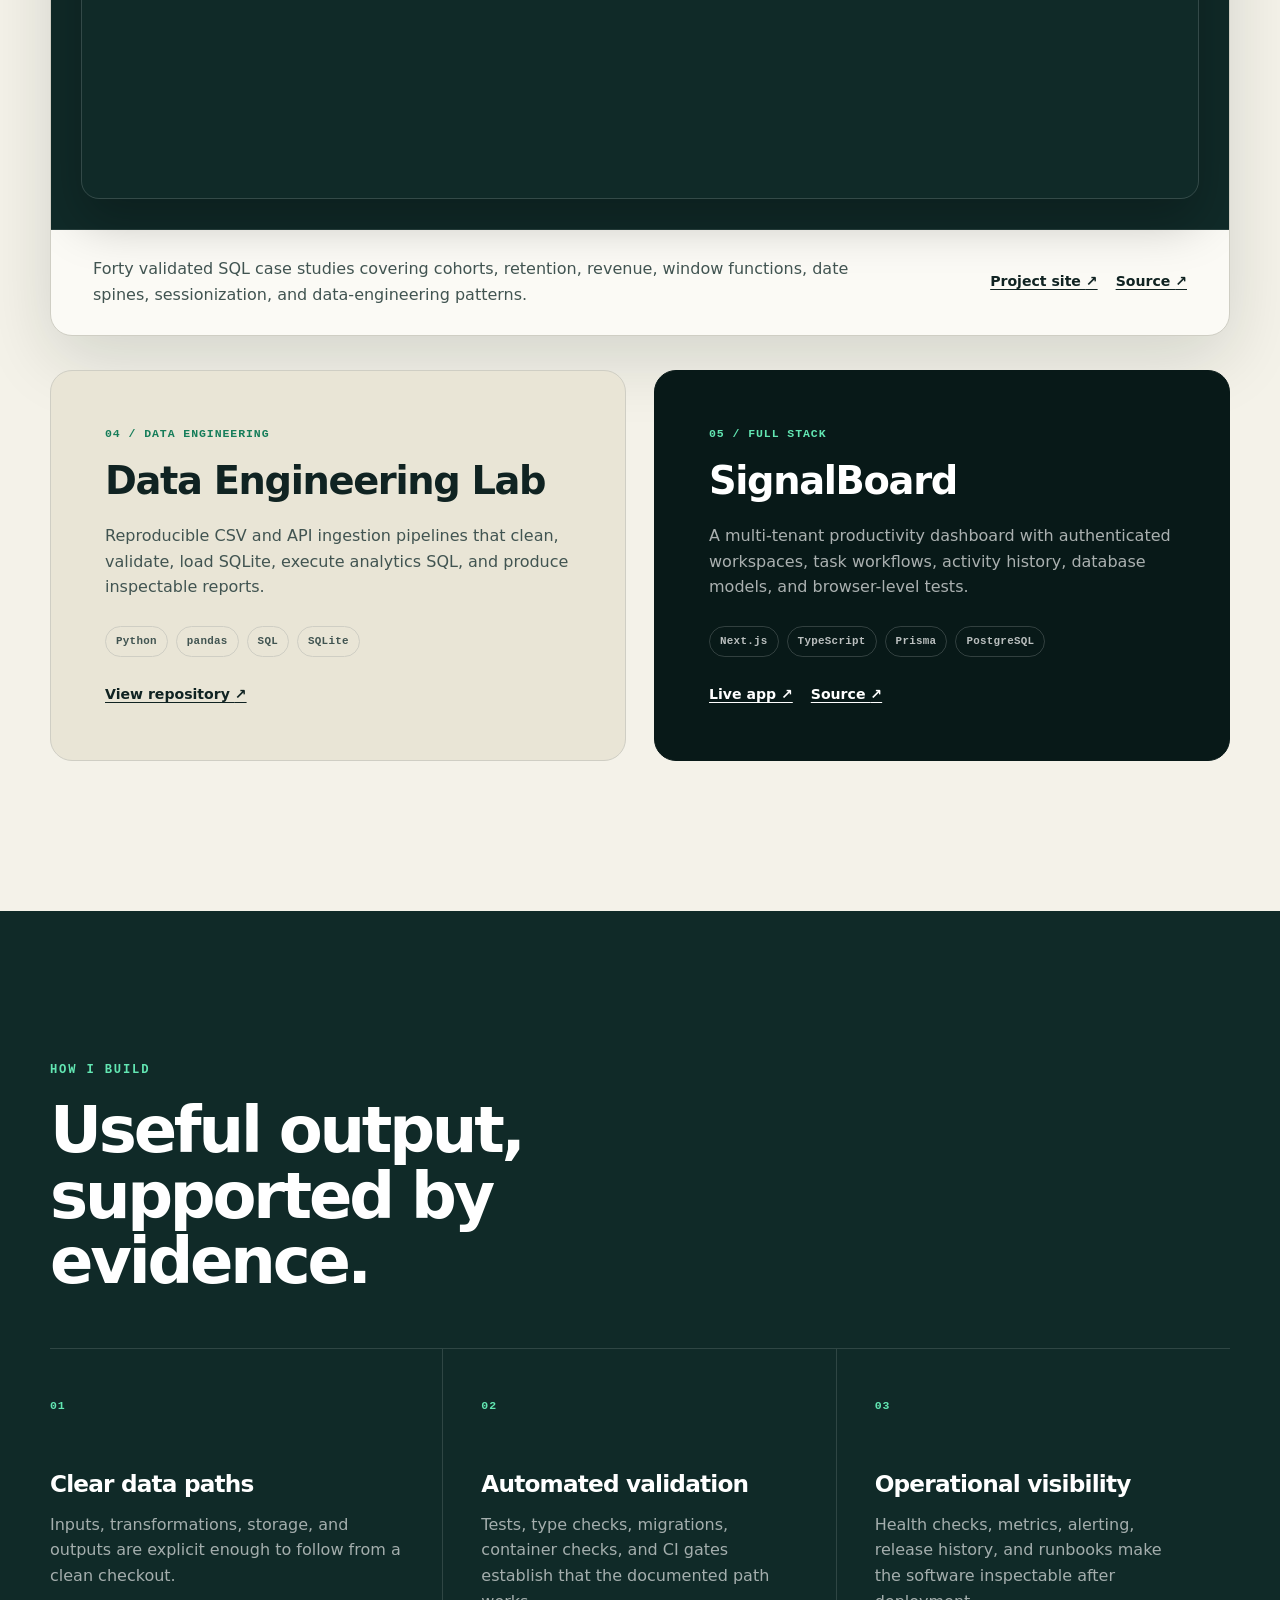
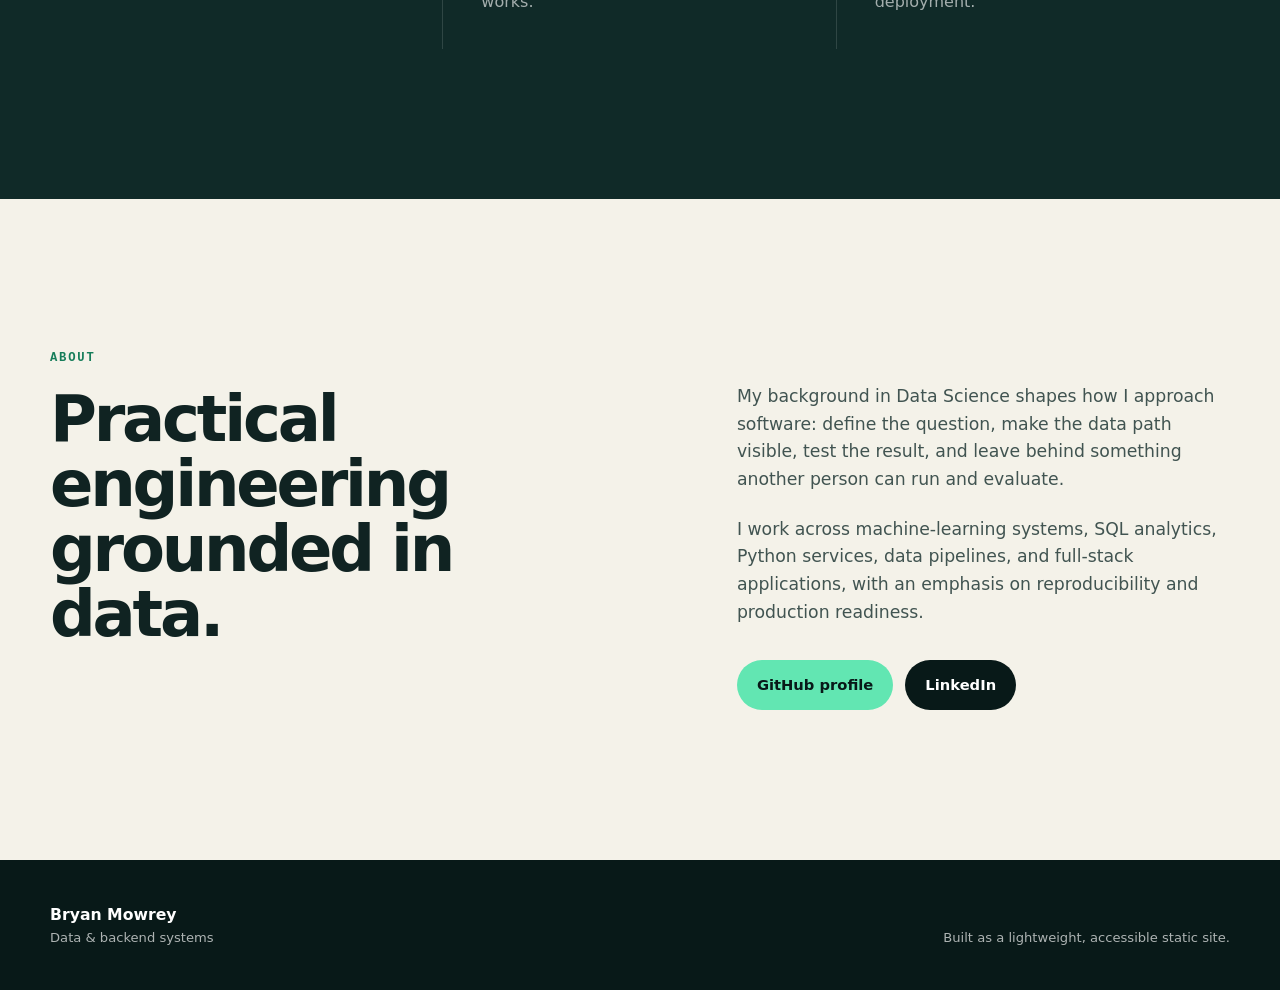
==== commit 3b7769c2: "docs: link the hosted DataOps dashboard" ====
--- a/index.html
+++ b/index.html
@@ -121,15 +121,15 @@
 
         <article class="project-showcase">
           <h3 class="visually-hidden">DataOps Observability API</h3>
-          <a class="project-showcase-visual" href="https://github.com/Bmowville/dataops-observability-api#quick-start" target="_blank" rel="noreferrer" aria-label="Open the DataOps Observability API local setup instructions">
-            <img src="https://raw.githubusercontent.com/Bmowville/Bmowville/main/assets/dataops-observability-showcase.svg" alt="DataOps Observability API operations system: pipeline runs, quality checks, alert delivery, ownership, and Azure deployment" width="1240" height="560" loading="lazy">
+          <a class="project-showcase-visual" href="https://dataops-observability-api.vercel.app/dashboard" target="_blank" rel="noreferrer" aria-label="Open the DataOps Observability API live dashboard">
+            <img src="https://raw.githubusercontent.com/Bmowville/Bmowville/main/assets/dataops-observability-showcase.svg" alt="DataOps Observability API operations system: pipeline runs, quality checks, alert delivery, ownership, durable Neon storage, and Vercel hosting" width="1240" height="560" loading="lazy">
           </a>
           <div class="project-showcase-details">
             <p>A FastAPI operations service for pipeline runs, data-quality checks, webhook alerts, metrics, ownership, and operational runbooks.</p>
-            <p><small>Hosted access is temporarily unavailable. Local setup and API reference are available below.</small></p>
+            <p><small>Public read-only dashboard. Ingestion writes require an API key.</small></p>
             <div class="project-links">
-              <a href="https://github.com/Bmowville/dataops-observability-api#quick-start" target="_blank" rel="noreferrer">Run locally <span aria-hidden="true">↗</span></a>
-              <a href="https://github.com/Bmowville/dataops-observability-api#api-surface" target="_blank" rel="noreferrer">API reference <span aria-hidden="true">↗</span></a>
+              <a href="https://dataops-observability-api.vercel.app/dashboard" target="_blank" rel="noreferrer">Live dashboard <span aria-hidden="true">↗</span></a>
+              <a href="https://dataops-observability-api.vercel.app/docs" target="_blank" rel="noreferrer">API documentation <span aria-hidden="true">↗</span></a>
               <a href="https://github.com/Bmowville/dataops-observability-api" target="_blank" rel="noreferrer">Source <span aria-hidden="true">↗</span></a>
             </div>
           </div>
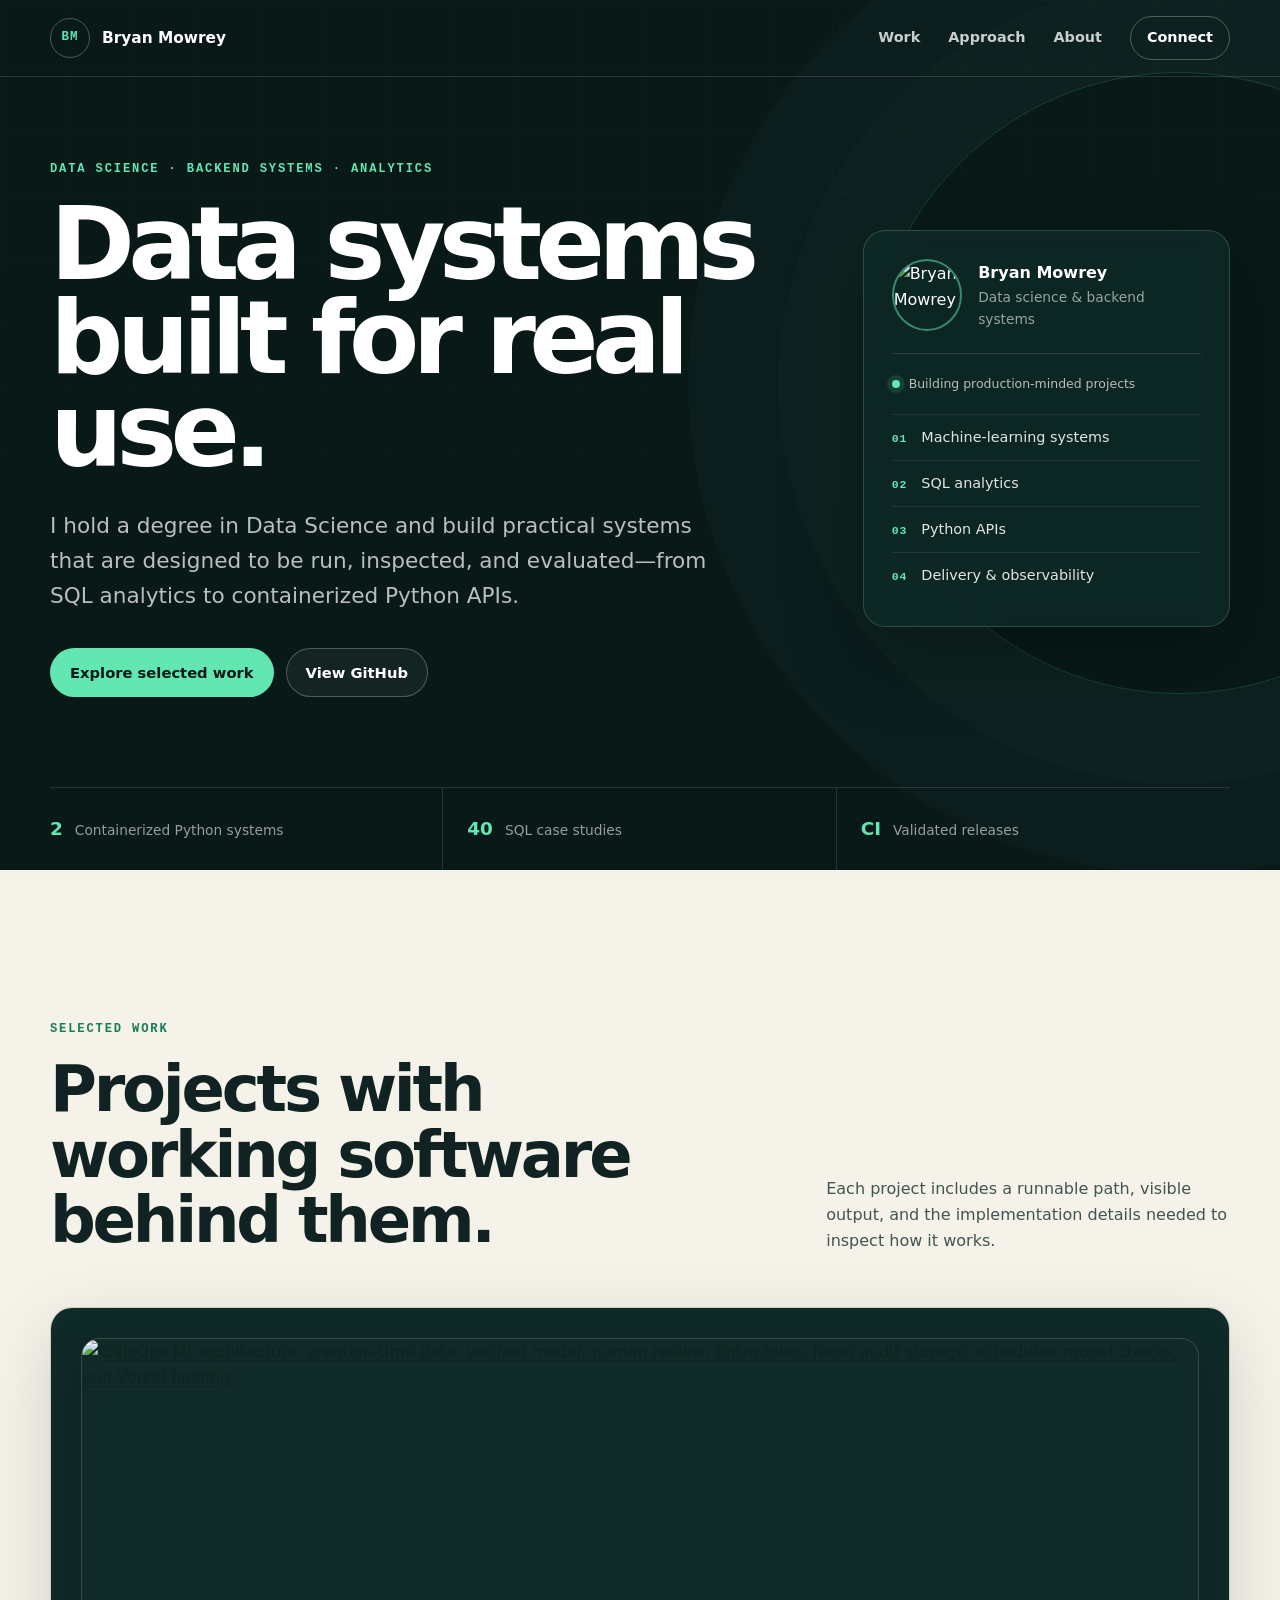
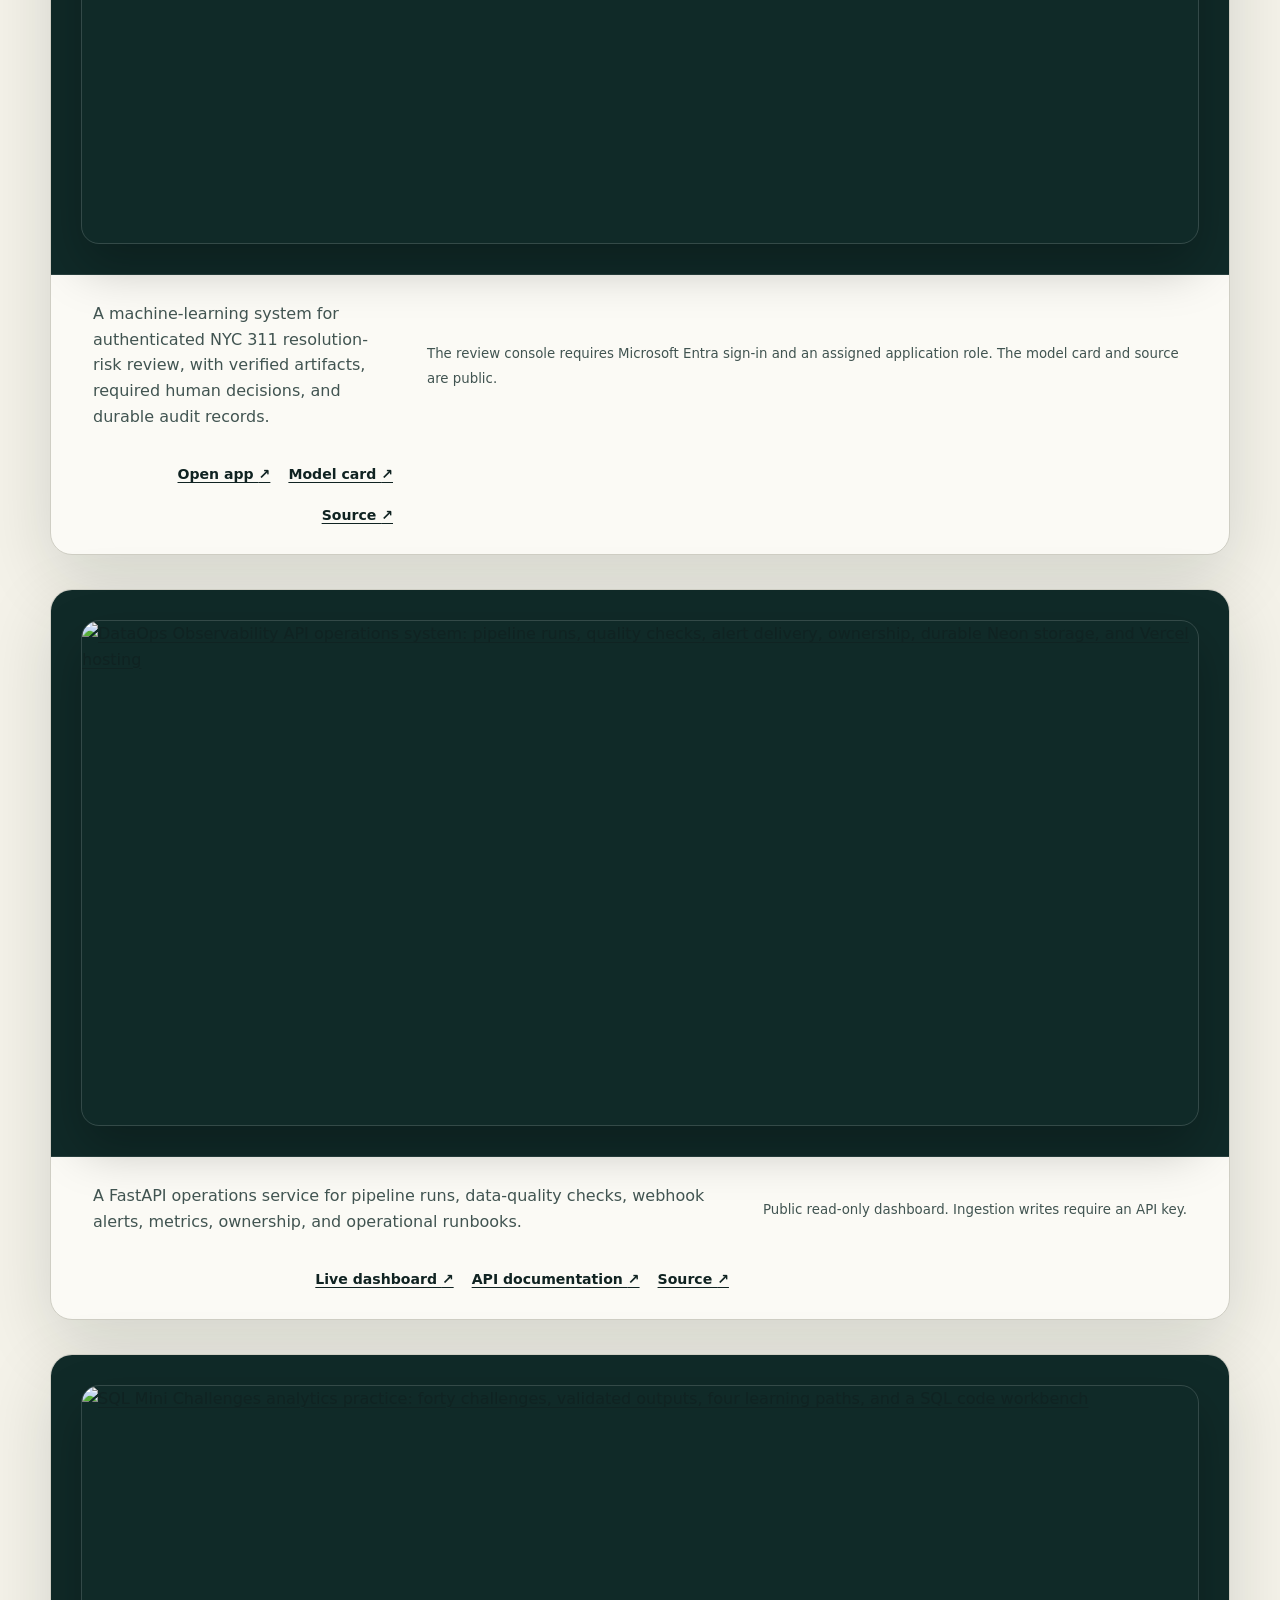
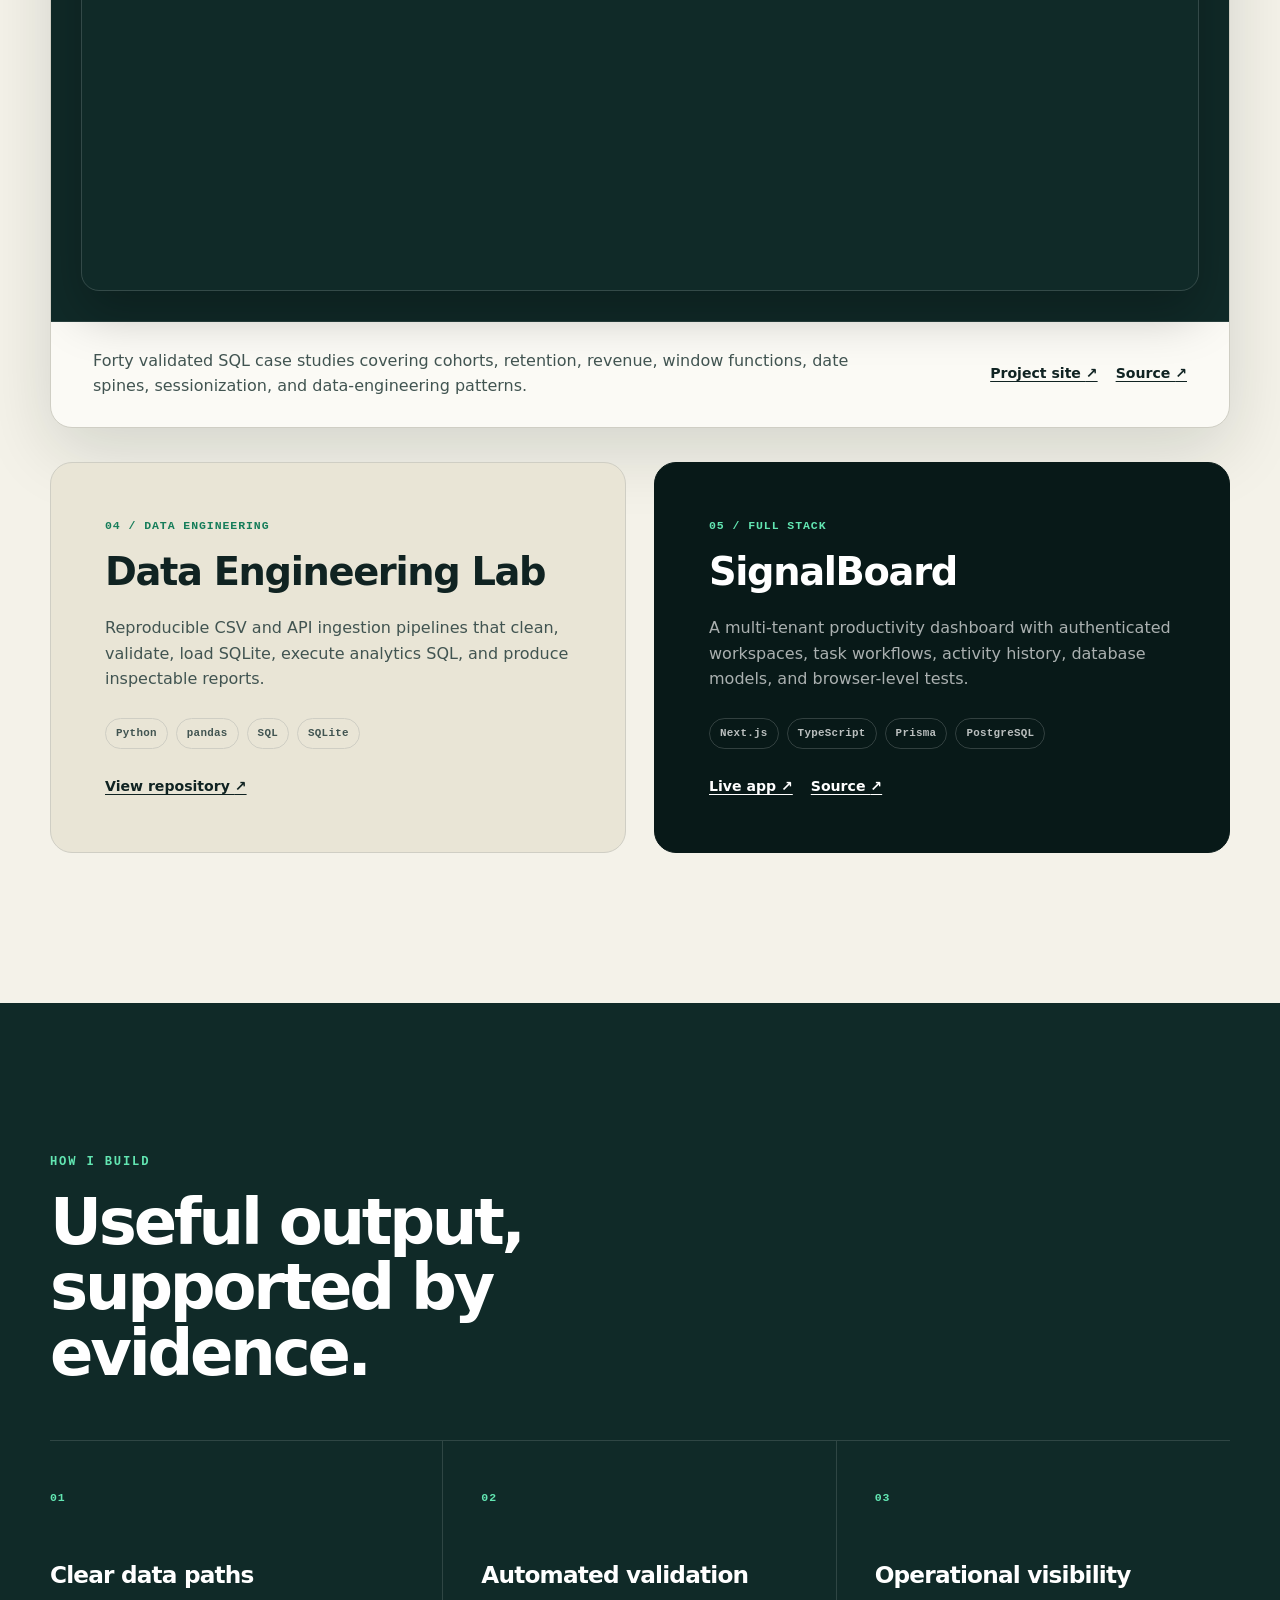
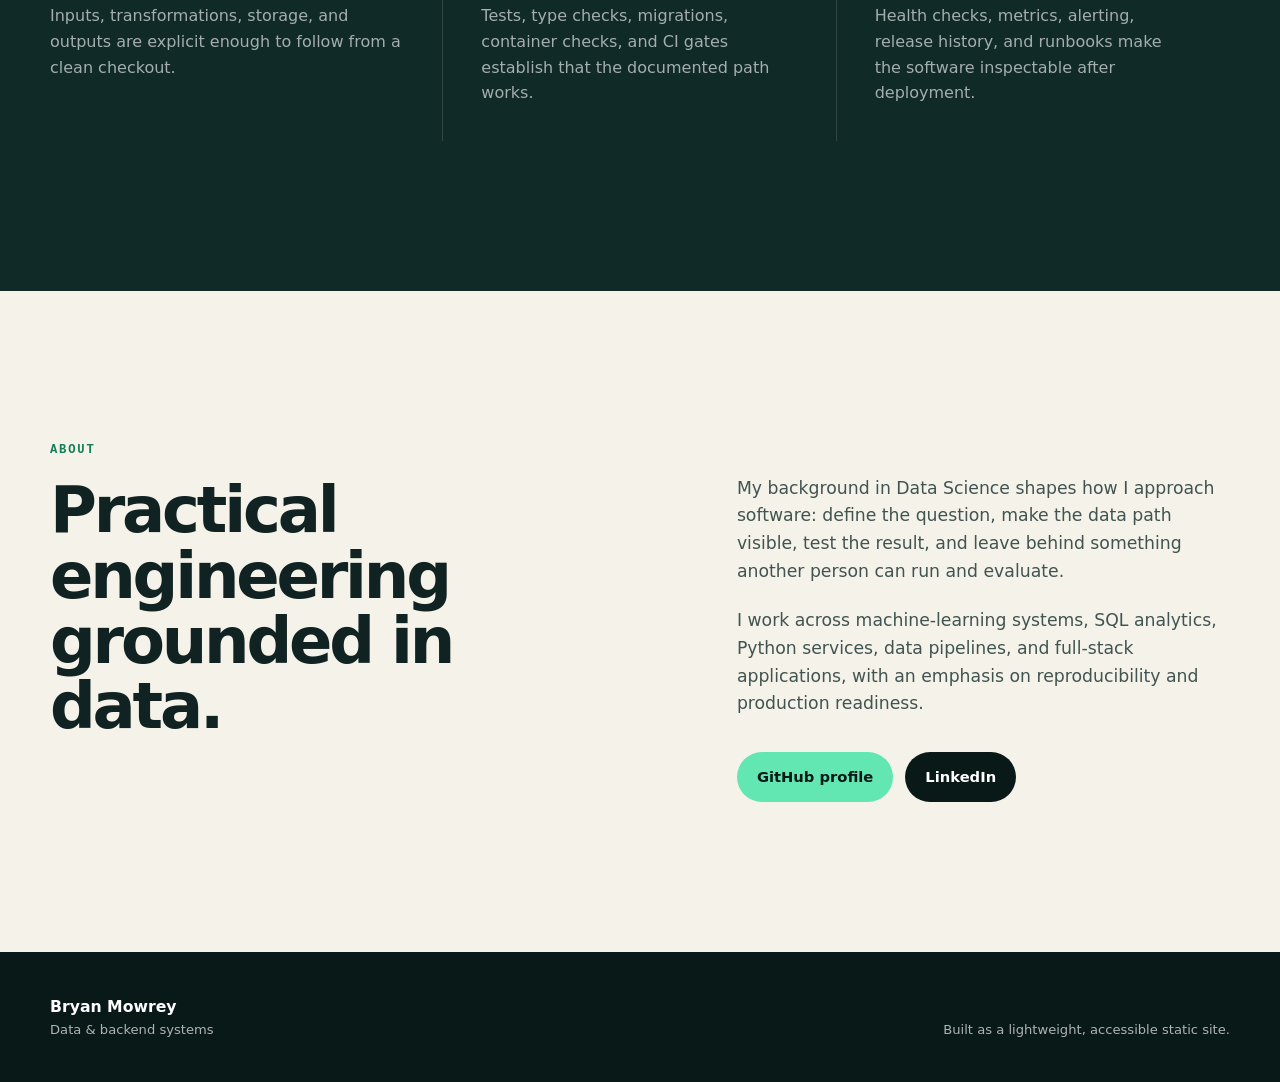
==== commit f2a8810c: "docs: link the hosted CivicOps review app" ====
--- a/index.html
+++ b/index.html
@@ -105,14 +105,14 @@
 
         <article class="project-showcase">
           <h3 class="visually-hidden">CivicOps ML</h3>
-          <a class="project-showcase-visual" href="https://github.com/Bmowville/civicops-ml#application-runtime" target="_blank" rel="noreferrer" aria-label="Open the CivicOps ML local setup instructions">
-            <img src="https://raw.githubusercontent.com/Bmowville/Bmowville/main/assets/civicops-ml-showcase.svg" alt="CivicOps ML architecture: creation-time data, verified model, human review, Entra roles, Neon audit storage, and Azure monitoring" width="1240" height="560">
+          <a class="project-showcase-visual" href="https://civicops-ml.vercel.app/" target="_blank" rel="noreferrer" aria-label="Open the CivicOps ML review application">
+            <img src="https://raw.githubusercontent.com/Bmowville/Bmowville/main/assets/civicops-ml-showcase.svg" alt="CivicOps ML architecture: creation-time data, verified model, human review, Entra roles, Neon audit storage, scheduled model checks, and Vercel hosting" width="1240" height="560">
           </a>
           <div class="project-showcase-details">
             <p>A machine-learning system for authenticated NYC 311 resolution-risk review, with verified artifacts, required human decisions, and durable audit records.</p>
-            <p><small>Hosted access is temporarily unavailable. Local setup and source are available below.</small></p>
+            <p><small>The review console requires Microsoft Entra sign-in and an assigned application role. The model card and source are public.</small></p>
             <div class="project-links">
-              <a href="https://github.com/Bmowville/civicops-ml#application-runtime" target="_blank" rel="noreferrer">Run locally <span aria-hidden="true">↗</span></a>
+              <a href="https://civicops-ml.vercel.app/" target="_blank" rel="noreferrer">Open app <span aria-hidden="true">↗</span></a>
               <a href="https://github.com/Bmowville/civicops-ml/blob/main/MODEL_CARD.md" target="_blank" rel="noreferrer">Model card <span aria-hidden="true">↗</span></a>
               <a href="https://github.com/Bmowville/civicops-ml" target="_blank" rel="noreferrer">Source <span aria-hidden="true">↗</span></a>
             </div>
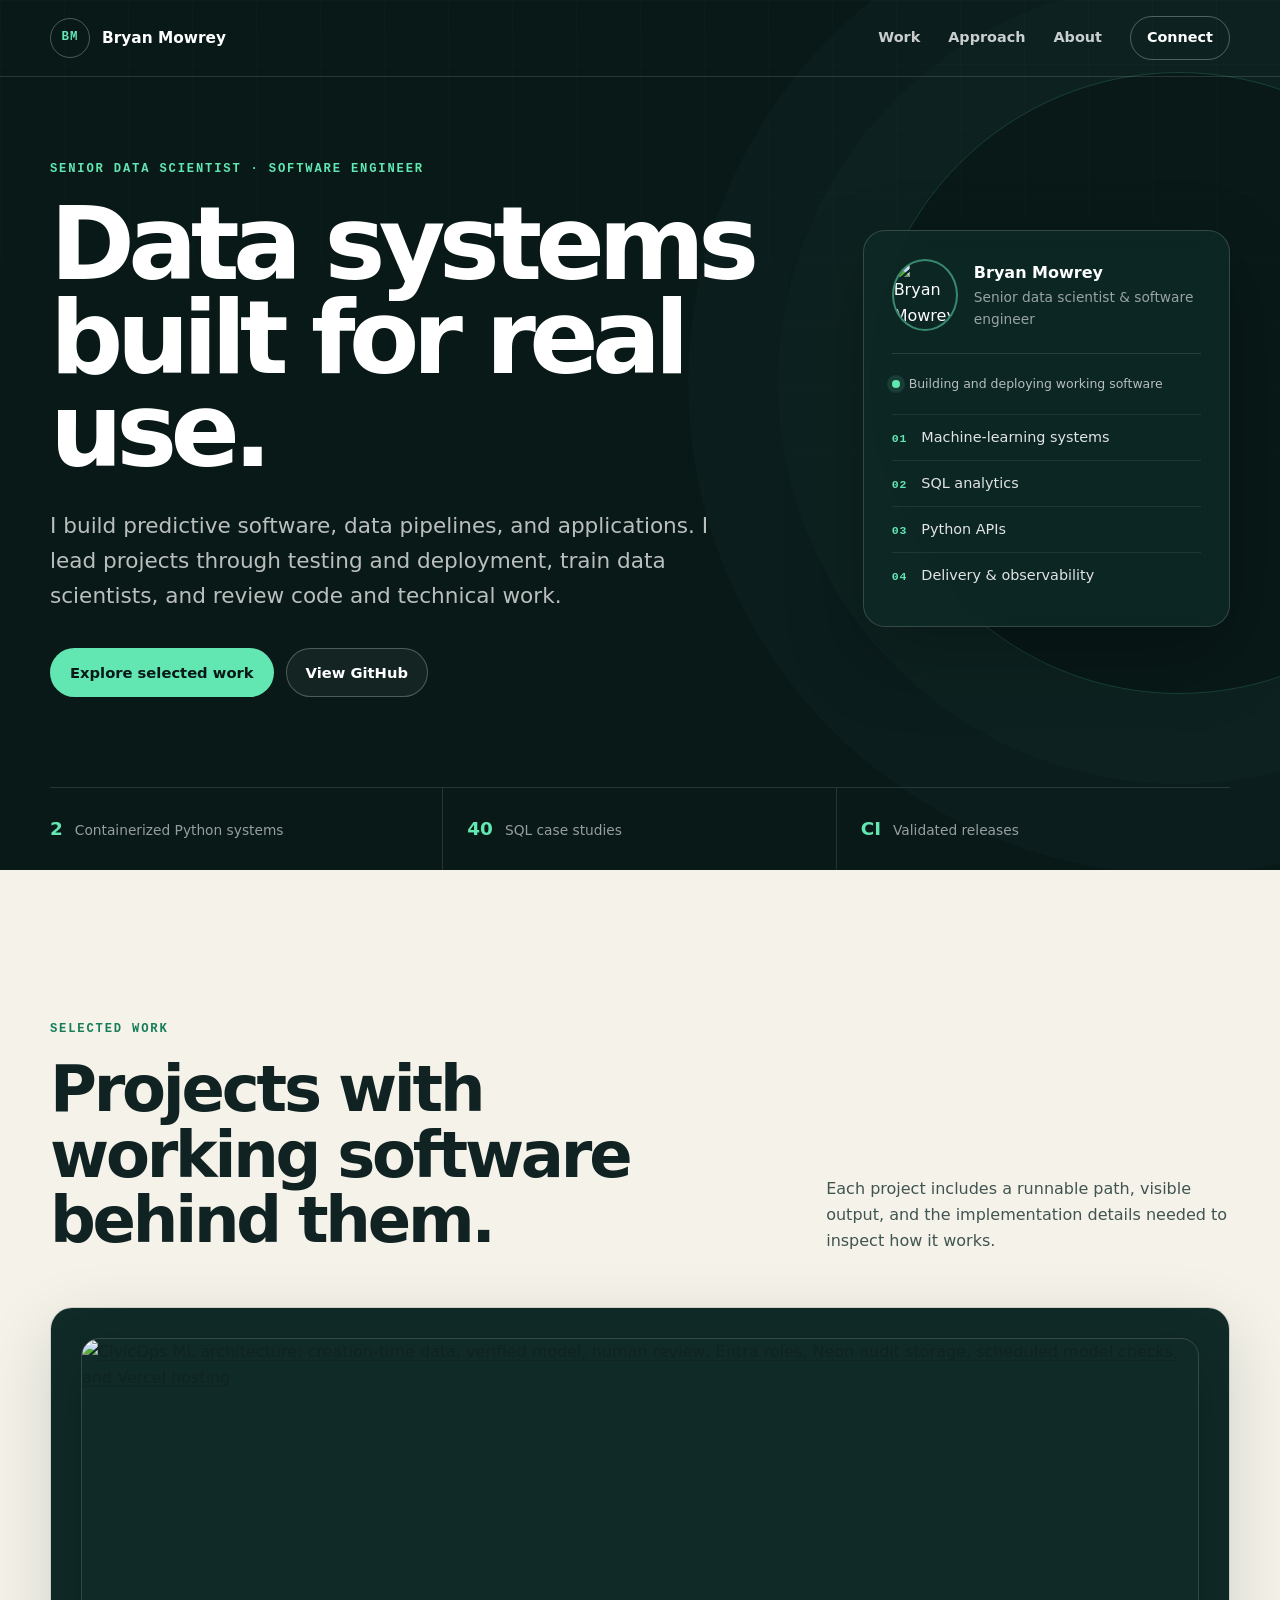
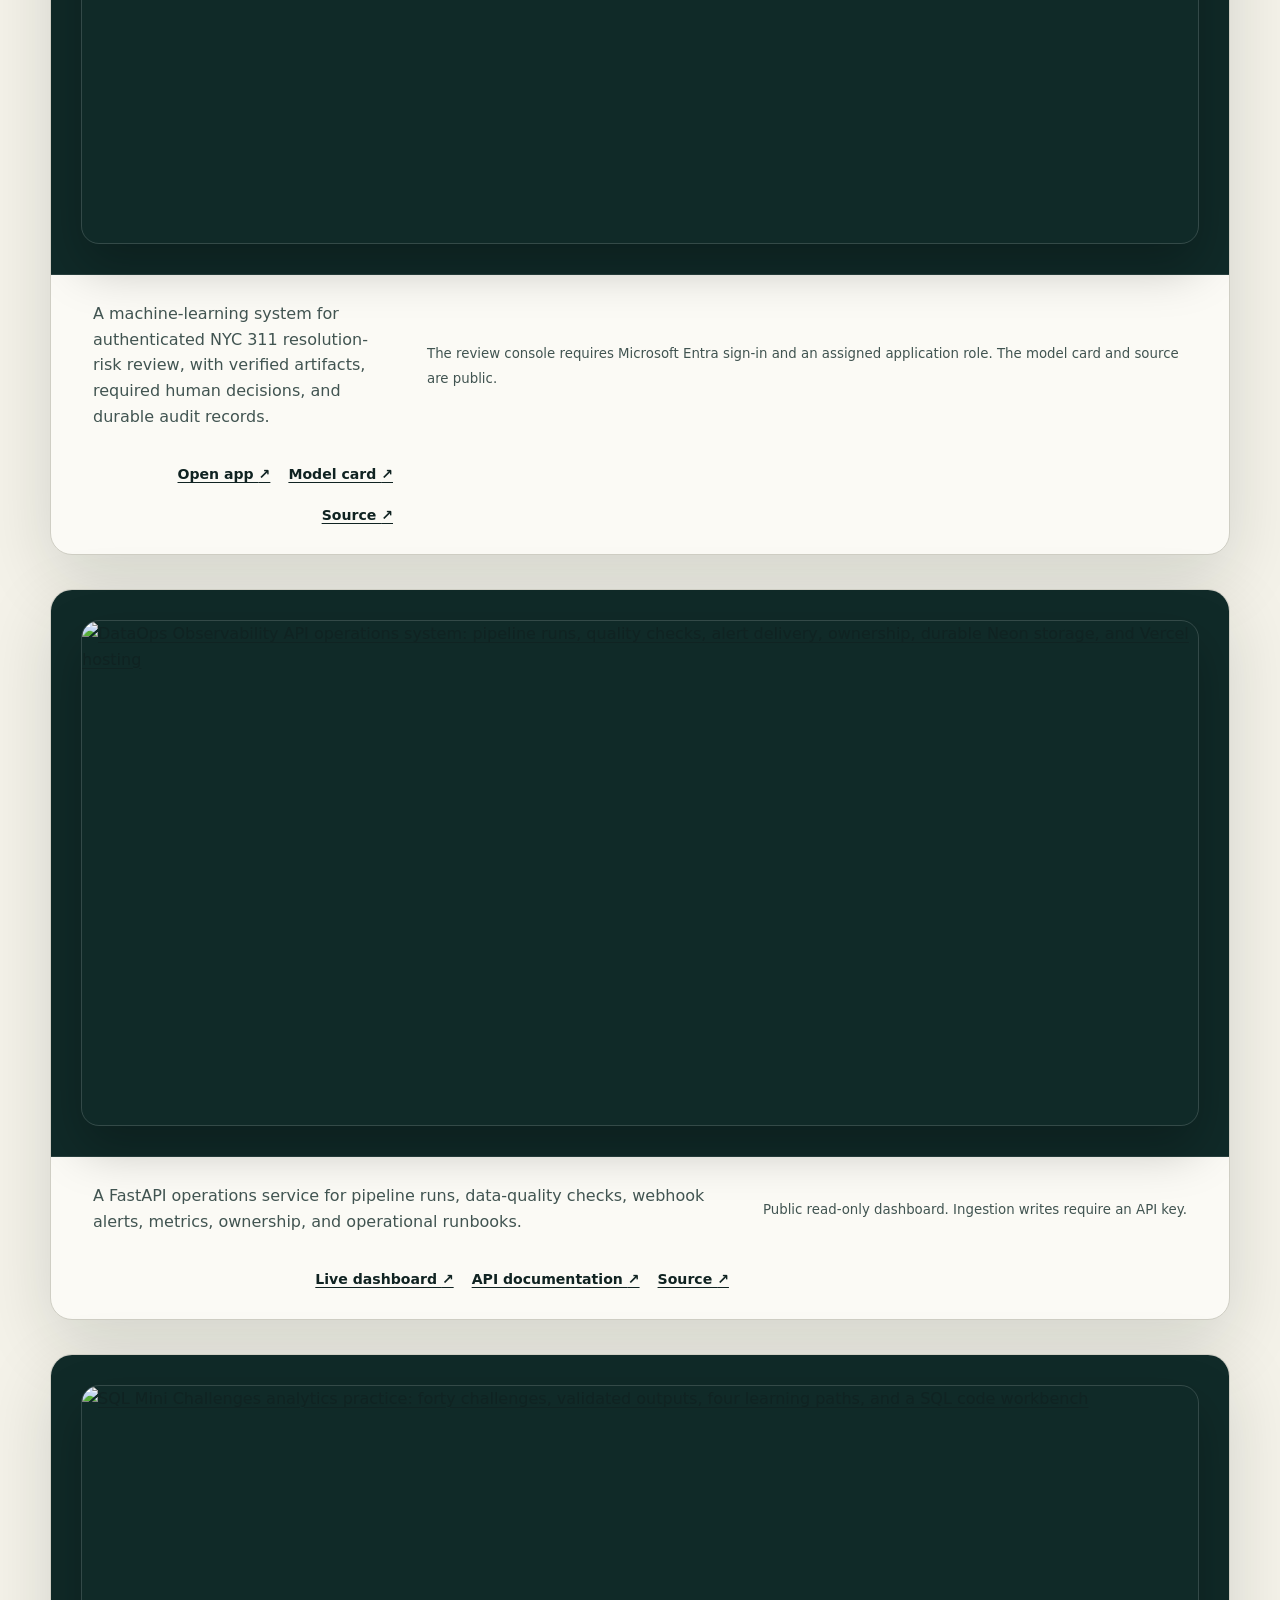
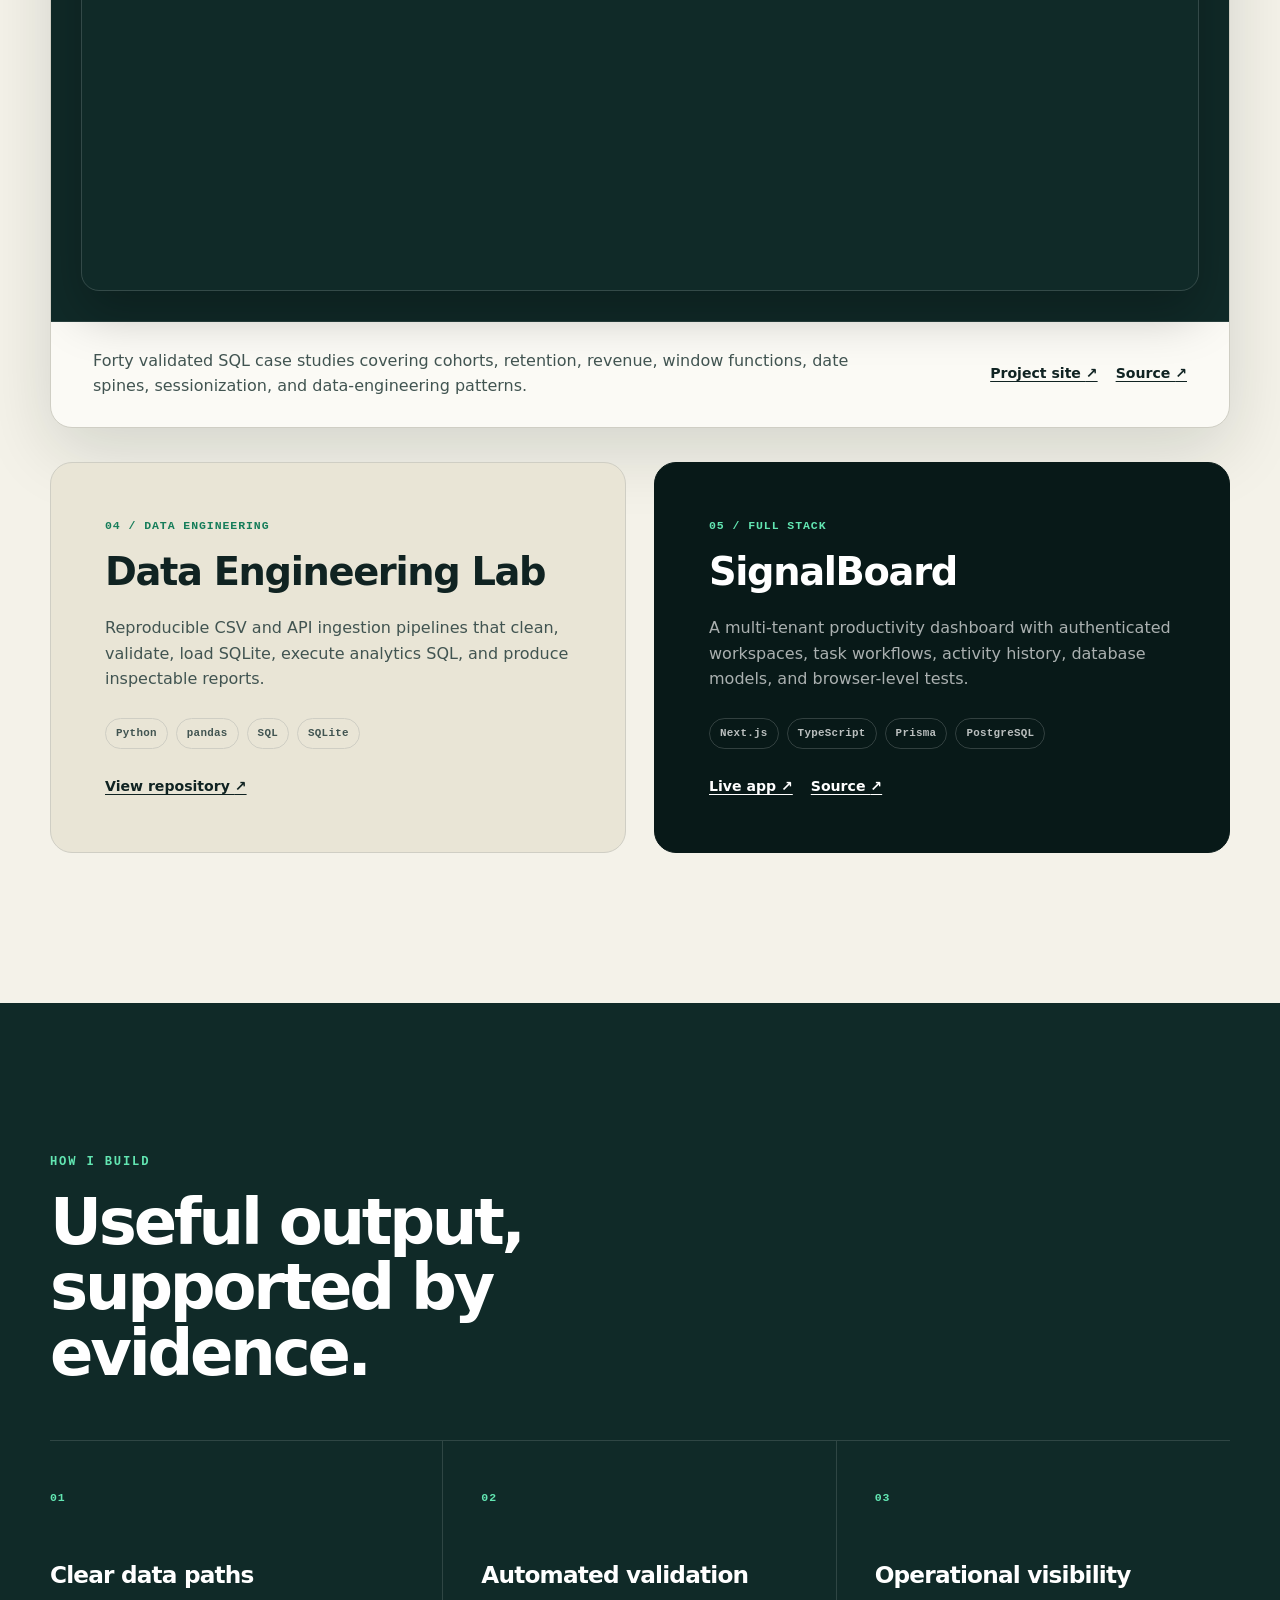
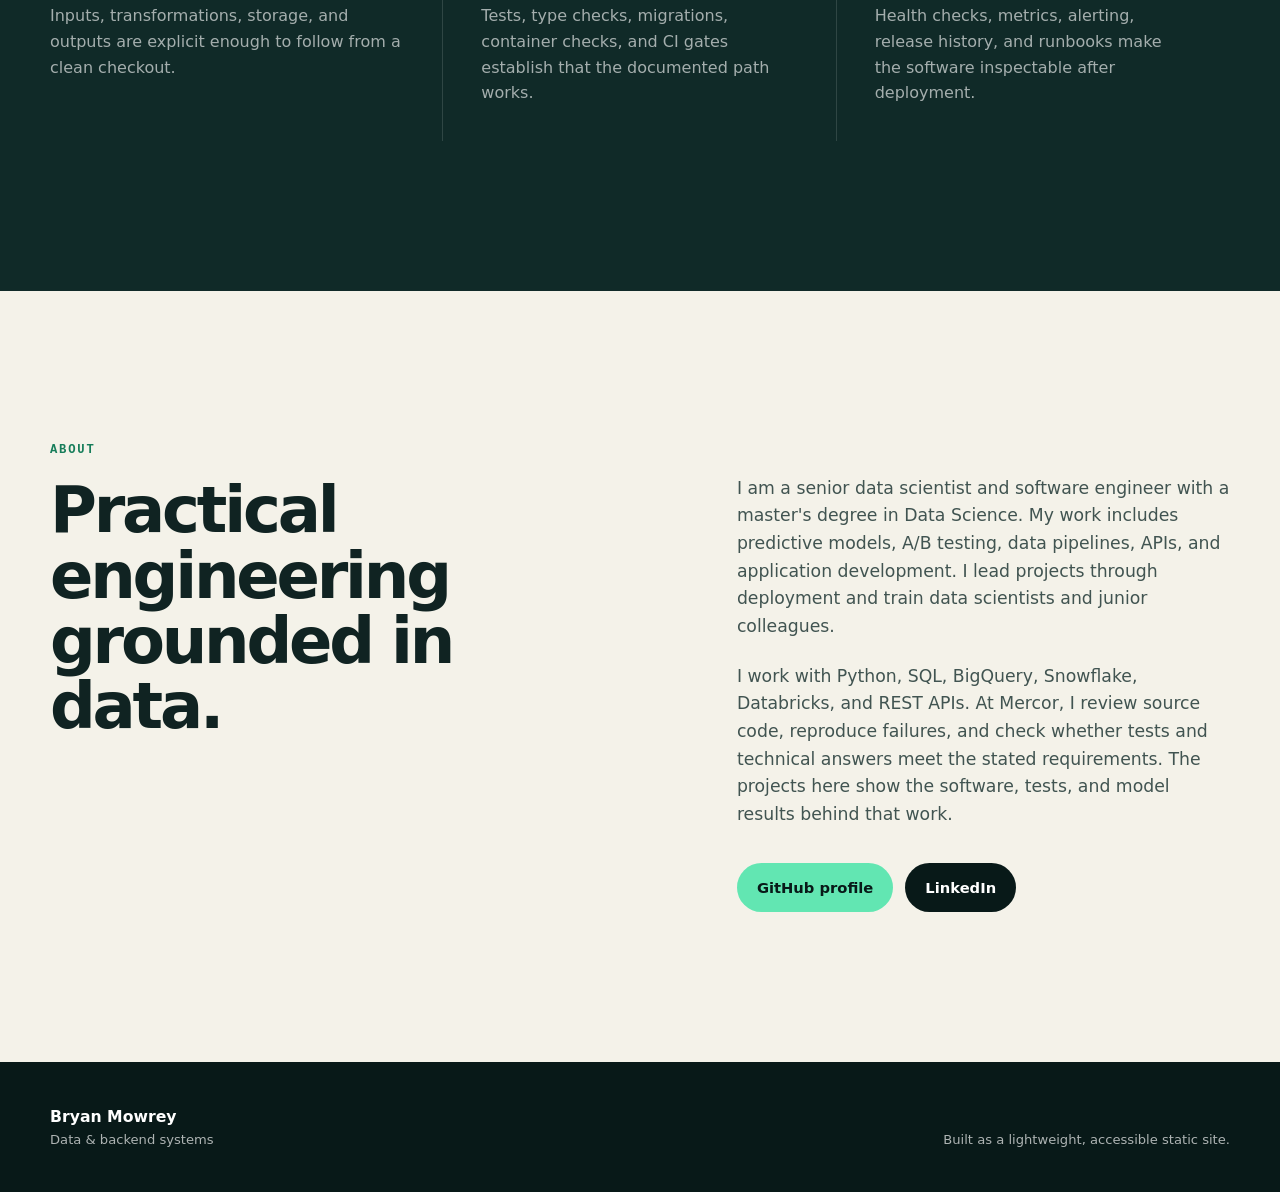
==== commit 50e218cc: "Update professional introduction and experience" ====
--- a/index.html
+++ b/index.html
@@ -3,14 +3,14 @@
   <head>
     <meta charset="utf-8">
     <meta name="viewport" content="width=device-width, initial-scale=1">
-    <meta name="description" content="Bryan Mowrey builds practical machine-learning, data, analytics, and backend systems with Python, SQL, FastAPI, and modern delivery workflows.">
+    <meta name="description" content="Bryan Mowrey is a senior data scientist and software engineer building predictive software, data pipelines, and applications with Python and SQL.">
     <meta name="theme-color" content="#081918">
-    <meta property="og:title" content="Bryan Mowrey | Data & Backend Systems">
+    <meta property="og:title" content="Bryan Mowrey | Senior Data Scientist & Software Engineer">
     <meta property="og:description" content="Selected work in machine learning, data engineering, SQL analytics, Python APIs, observability, and full-stack development.">
     <meta property="og:type" content="website">
     <meta property="og:url" content="https://bmowville.github.io/">
     <meta property="og:image" content="https://raw.githubusercontent.com/Bmowville/Bmowville/main/assets/civicops-ml-showcase.svg">
-    <title>Bryan Mowrey | Data & Backend Systems</title>
+    <title>Bryan Mowrey | Senior Data Scientist & Software Engineer</title>
     <link rel="icon" href="favicon.svg" type="image/svg+xml">
     <link rel="manifest" href="site.webmanifest">
     <link rel="stylesheet" href="styles.css">
@@ -59,11 +59,11 @@
         <div class="hero-grid" aria-hidden="true"></div>
         <div class="shell hero-layout">
           <div class="hero-copy">
-            <p class="eyebrow">Data science · backend systems · analytics</p>
+            <p class="eyebrow">Senior data scientist · software engineer</p>
             <h1>Data systems built for real use.</h1>
             <p class="hero-lead">
-              I hold a degree in Data Science and build practical systems that are designed to be run,
-              inspected, and evaluated—from SQL analytics to containerized Python APIs.
+              I build predictive software, data pipelines, and applications. I lead projects through testing
+              and deployment, train data scientists, and review code and technical work.
             </p>
             <div class="hero-actions">
               <a class="button button-primary" href="#work">Explore selected work</a>
@@ -76,10 +76,10 @@
               <img src="https://avatars.githubusercontent.com/u/177347643?v=4" alt="Bryan Mowrey" width="72" height="72">
               <div>
                 <p class="profile-name">Bryan Mowrey</p>
-                <p class="profile-role">Data science & backend systems</p>
+                <p class="profile-role">Senior data scientist & software engineer</p>
               </div>
             </div>
-            <div class="signal-line"><span></span> Building production-minded projects</div>
+            <div class="signal-line"><span></span> Building and deploying working software</div>
             <ul class="focus-list">
               <li><span>01</span> Machine-learning systems</li>
               <li><span>02</span> SQL analytics</li>
@@ -204,12 +204,14 @@
         </div>
         <div class="about-copy">
           <p>
-            My background in Data Science shapes how I approach software: define the question, make the data path visible,
-            test the result, and leave behind something another person can run and evaluate.
+            I am a senior data scientist and software engineer with a master's degree in Data Science.
+            My work includes predictive models, A/B testing, data pipelines, APIs, and application development.
+            I lead projects through deployment and train data scientists and junior colleagues.
           </p>
           <p>
-            I work across machine-learning systems, SQL analytics, Python services, data pipelines, and full-stack
-            applications, with an emphasis on reproducibility and production readiness.
+            I work with Python, SQL, BigQuery, Snowflake, Databricks, and REST APIs. At Mercor, I review source code,
+            reproduce failures, and check whether tests and technical answers meet the stated requirements.
+            The projects here show the software, tests, and model results behind that work.
           </p>
           <div class="about-links">
             <a class="button button-primary" href="https://github.com/Bmowville" target="_blank" rel="noreferrer">GitHub profile</a>
